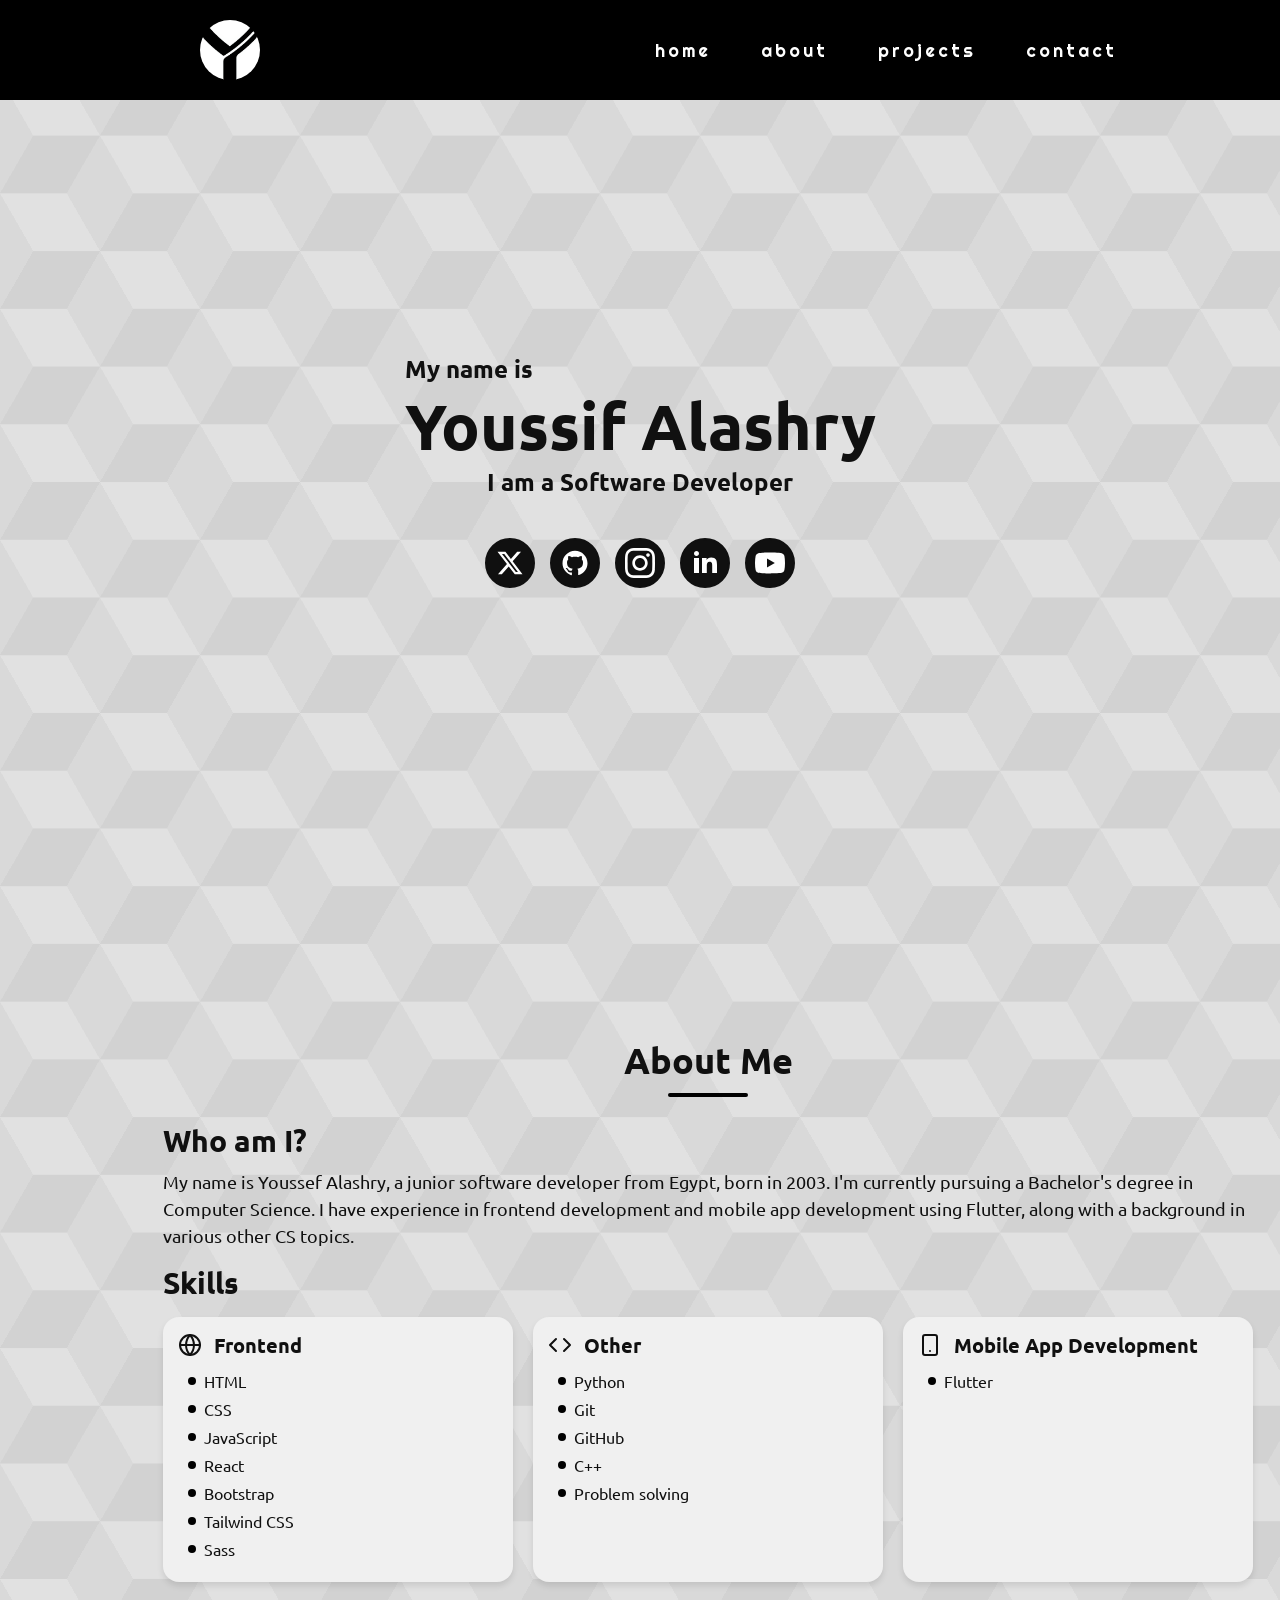
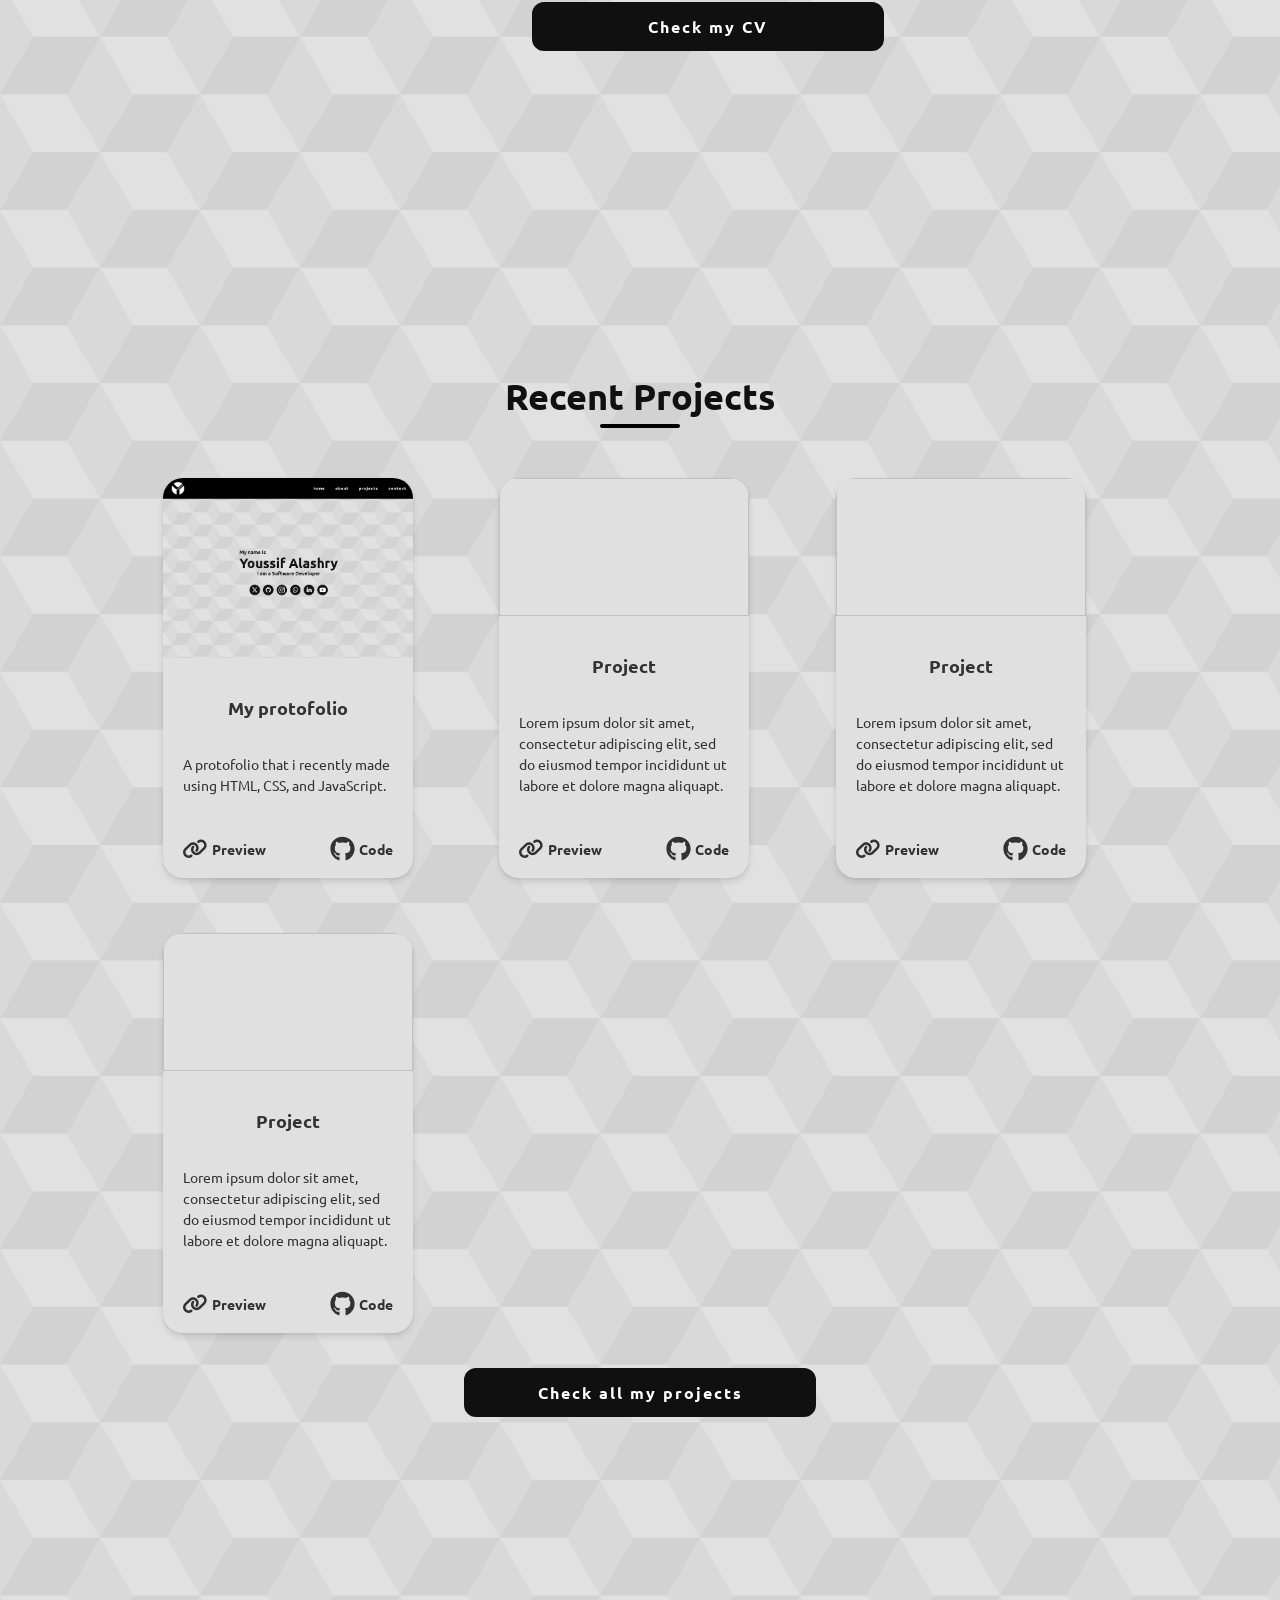
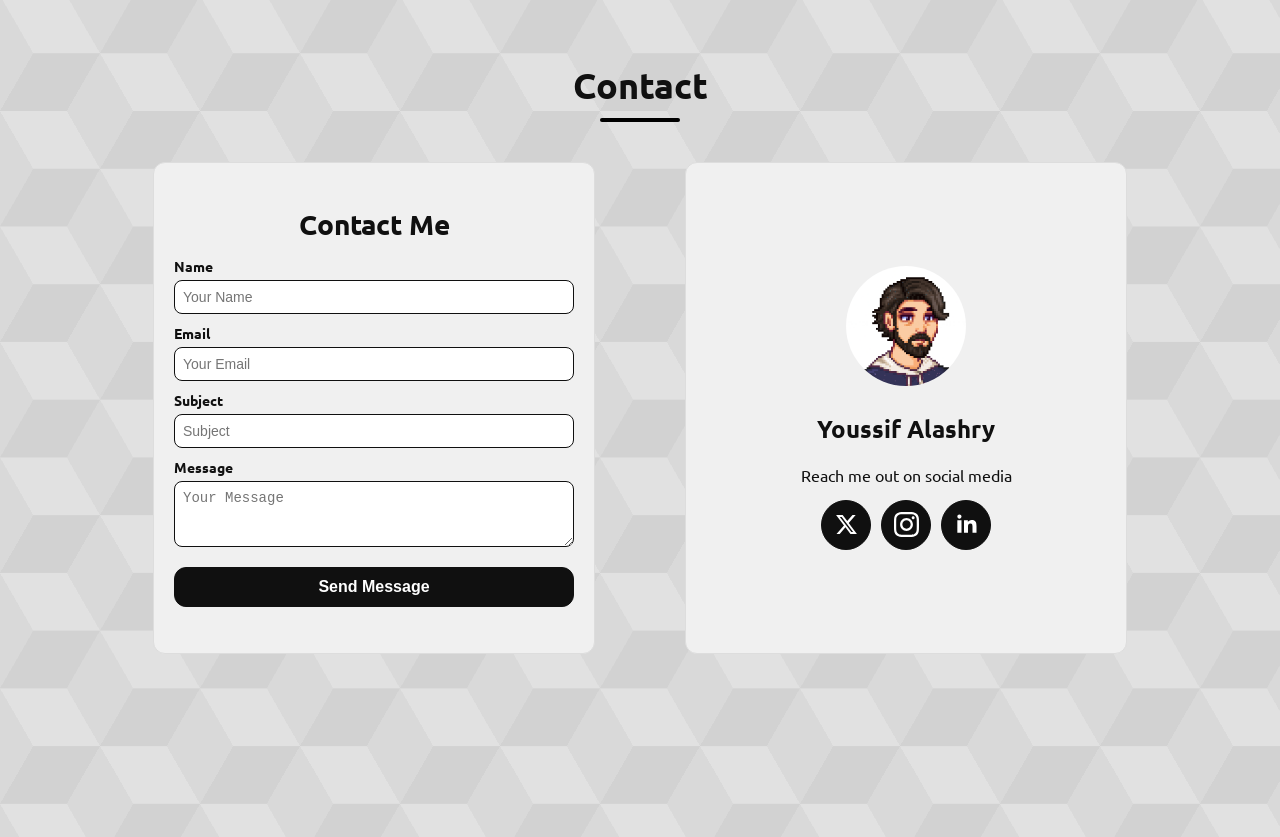
==== index.html @ c042414f "first test" ====
<!DOCTYPE html>
<html lang="en">
<head>

    <meta charset="UTF-8">
    <meta name="viewport" content="width=device-width, initial-scale=1.0">
    <link rel="stylesheet" href="styles.css">
    <link href="https://fonts.googleapis.com/css2?family=Righteous&display=swap" rel="stylesheet">
    <link href="https://fonts.googleapis.com/css2?family=Ubuntu:wght@300;400;500;700&display=swap" rel="stylesheet">
    <title>Youssef Alashry's Portfolio</title>
    <link rel="icon" href="images\myLogoCircle.png" type="image/x-icon" style="border-radius: 50%;">


    <script src="script.js"></script>
    
</head>

<body >
  <nav id="navbar">
    <div id="logo-container" onclick="toggleColorScheme()">
      <img src="images\myLogo.png" alt="logo">
    </div>

    <button id="mobile-menu-button">
      <div class="hamburger">
        <span></span>
        <span></span>
        <span></span>
      </div>
    </button>
      

    <ul id="nav-list">
        <li class="nav-button"><a href="#home">Home</a></li>
        <li class="nav-button"><a href="#about">About</a></li>
        <li class="nav-button"><a href="#projects">Projects</a></li>
        <li class="nav-button"><a href="#contact">Contact</a></li>
    </ul>
</nav>

  <section id="home">

  <div id="intro-box">
    <div id="self-intro">

      <p>My name is</p>

      <h1>Youssif Alashry</h1>

      <h2>I am a Software Developer</h2>

    </div>
      
    <div class="button-container">
      <!-- Social Buttons with provided URLs -->
      <button class="socialButton" id="twitter" onclick="window.open('https://x.com/Youssif_Alashry', '_blank')">
        <svg xmlns="http://www.w3.org/2000/svg" fill="currentColor" viewBox="0 0 24 24">
          <path d="M17.7512 2.96094H20.818L14.1179 10.6187L22 21.0391H15.8284L10.9946 14.7191L5.4636 21.0391H2.39492L9.56132 12.8483L2 2.96094H8.32824L12.6976 8.73762L17.7512 2.96094ZM16.6748 19.2035H18.3742L7.40492 4.70014H5.58132L16.6748 19.2035Z" />
        </svg>
      </button>

      <button class="socialButton" id="github" onclick="window.open('https://github.com/Youssif-Alashry', '_blank')">
        <svg xmlns="http://www.w3.org/2000/svg" fill="currentColor" viewBox="0 0 24 24">
          <path d="M12 2.24902C6.51613 2.24902 2 6.70064 2 12.249C2 16.6361 4.87097 20.3781 8.87097 21.7329C9.3871 21.8297 9.54839 21.5071 9.54839 21.2813C9.54839 21.0555 9.54839 20.4103 9.51613 19.5393C6.74194 20.1845 6.16129 18.1845 6.16129 18.1845C5.70968 17.0555 5.03226 16.7329 5.03226 16.7329C4.12903 16.0877 5.06452 16.0877 5.06452 16.0877C6.06452 16.12 6.6129 17.12 6.6129 17.12C7.48387 18.6684 8.96774 18.2168 9.51613 17.9264C9.6129 17.2813 9.87097 16.8297 10.1613 16.5716C7.96774 16.3458 5.6129 15.4748 5.6129 11.6684C5.6129 10.5716 6.03226 9.70064 6.64516 9.02322C6.54839 8.79741 6.19355 7.76515 6.74194 6.37806C6.74194 6.37806 7.6129 6.11999 9.51613 7.41031C10.3226 7.18451 11.1613 7.05548 12.0323 7.05548C12.9032 7.05548 13.7742 7.15225 14.5484 7.41031C16.4516 6.15225 17.2903 6.37806 17.2903 6.37806C17.8387 7.73289 17.5161 8.79741 17.3871 9.02322C18.0323 9.70064 18.4194 10.6039 18.4194 11.6684C18.4194 15.4748 16.0645 16.3458 13.871 16.5716C14.2258 16.8942 14.5484 17.5393 14.5484 18.4426C14.5484 19.7974 14.5161 20.8619 14.5161 21.1845C14.5161 21.4426 14.7097 21.7329 15.1935 21.6361C19.129 20.3135 22 16.6039 22 12.1845C21.9677 6.70064 17.4839 2.24902 12 2.24902Z"/>
        </svg>
      </button>

      <button class="socialButton" id="instagram" onclick="window.open('https://www.instagram.com/youssif.alashry/', '_blank')">
        <svg xmlns="http://www.w3.org/2000/svg" fill="currentColor" viewBox="0 0 24 24">
          <path d="M12 0C8.74 0 8.333.015 7.053.072 5.775.132 4.905.333 4.14.63c-.789.306-1.459.717-2.126 1.384S.935 3.35.63 4.14C.333 4.905.131 5.775.072 7.053.012 8.333 0 8.74 0 12s.015 3.667.072 4.947c.06 1.277.261 2.148.558 2.913.306.788.717 1.459 1.384 2.126.667.666 1.336 1.079 2.126 1.384.766.296 1.636.499 2.913.558C8.333 23.988 8.74 24 12 24s3.667-.015 4.947-.072c1.277-.06 2.148-.262 2.913-.558.788-.306 1.459-.718 2.126-1.384.666-.667 1.079-1.335 1.384-2.126.296-.765.499-1.636.558-2.913.06-1.28.072-1.687.072-4.947s-.015-3.667-.072-4.947c-.06-1.277-.262-2.149-.558-2.913-.306-.789-.718-1.459-1.384-2.126C21.319 1.347 20.651.935 19.86.63c-.765-.297-1.636-.499-2.913-.558C15.667.012 15.26 0 12 0zm0 2.16c3.203 0 3.585.016 4.85.071 1.17.055 1.805.249 2.227.415.562.217.96.477 1.382.896.419.42.679.819.896 1.381.164.422.36 1.057.413 2.227.057 1.266.07 1.646.07 4.85s-.015 3.585-.074 4.85c-.061 1.17-.256 1.805-.421 2.227-.224.562-.479.96-.899 1.382-.419.419-.824.679-1.38.896-.42.164-1.065.36-2.235.413-1.274.057-1.649.07-4.859.07-3.211 0-3.586-.015-4.859-.074-1.171-.061-1.816-.256-2.236-.421-.569-.224-.96-.479-1.379-.899-.421-.419-.69-.824-.9-1.38-.165-.42-.359-1.065-.42-2.235-.045-1.26-.061-1.649-.061-4.844 0-3.196.016-3.586.061-4.861.061-1.17.255-1.814.42-2.234.21-.57.479-.96.9-1.381.419-.419.81-.689 1.379-.898.42-.166 1.051-.361 2.221-.421 1.275-.045 1.65-.06 4.859-.06l.045.03zm0 3.678c-3.405 0-6.162 2.76-6.162 6.162 0 3.405 2.76 6.162 6.162 6.162 3.405 0 6.162-2.76 6.162-6.162 0-3.405-2.76-6.162-6.162-6.162zM12 16c-2.21 0-4-1.79-4-4s1.79-4 4-4 4 1.79 4 4-1.79 4-4 4zm7.846-10.405c0 .795-.646 1.44-1.44 1.44-.795 0-1.44-.646-1.44-1.44 0-.794.646-1.439 1.44-1.439.793-.001 1.44.645 1.44 1.439z"/>
        </svg>
      </button>

      <button class="socialButton" id="linkedin" onclick="window.open('https://www.linkedin.com/in/youssif-alashry/', '_blank')">
        <svg xmlns="http://www.w3.org/2000/svg" fill="currentColor" viewBox="0 0 30 30">
          <path d="M9,25H4V10h5V25z M6.501,8C5.118,8,4,6.879,4,5.499S5.12,3,6.501,3C7.879,3,9,4.121,9,5.499C9,6.879,7.879,8,6.501,8z M27,25h-4.807v-7.3c0-1.741-0.033-3.98-2.499-3.98c-2.503,0-2.888,1.896-2.888,3.854V25H12V9.989h4.614v2.051h0.065 c0.642-1.18,2.211-2.424,4.551-2.424c4.87,0,5.77,3.109,5.77,7.151C27,16.767,27,25,27,25z"/>
        </svg>
      </button>

      <button class="socialButton" id="youtube">
        <svg xmlns="http://www.w3.org/2000/svg" fill="currentColor" viewBox="0 0 24 24">
          <path d="M23.495 6.205a3.007 3.007 0 0 0-2.088-2.088c-1.87-.501-9.396-.501-9.396-.501s-7.507-.01-9.396.501A3.007 3.007 0 0 0 .527 6.205a31.247 31.247 0 0 0-.522 5.805 31.247 31.247 0 0 0 .522 5.783 3.007 3.007 0 0 0 2.088 2.088c1.868.502 9.396.502 9.396.502s7.506 0 9.396-.502a3.007 3.007 0 0 0 2.088-2.088 31.247 31.247 0 0 0 .5-5.783 31.247 31.247 0 0 0-.5-5.805zM9.609 15.601V8.408l6.264 3.602z"/>
        </svg>
      </button>
    </div>

  </div>
    <button class="scroll-down" address="true"></button>

  </section>

  
  
  <section id="about">
    <div class="container">
        <div class="title-section">
            <h1 class="main-title">About Me</h1>
            <div class="title-underline"></div>
        </div>

        <div class="about-content">
            <h2 class="title">Who am I?</h2>
            <p>
                My name is Youssef Alashry, a junior software developer from Egypt, born in 2003.
                I'm currently pursuing a Bachelor's degree in Computer Science.
                I have experience in frontend development and mobile app development using Flutter,
                along with a background in various other CS topics.
            </p>
        </div>

        <div class="skills-section">
            <h2 class="title">Skills</h2>
            <div class="skills-grid">
                <!-- Frontend Skills -->
                <div class="skill-card">
                    <div class="skill-header">
                        <svg class="icon" viewBox="0 0 24 24" fill="none" stroke="currentColor" stroke-width="2" stroke-linecap="round" stroke-linejoin="round">
                            <circle cx="12" cy="12" r="10"/>
                            <line x1="2" y1="12" x2="22" y2="12"/>
                            <path d="M12 2a15.3 15.3 0 0 1 4 10 15.3 15.3 0 0 1-4 10 15.3 15.3 0 0 1-4-10 15.3 15.3 0 0 1 4-10z"/>
                        </svg>
                        <h3>Frontend</h3>
                    </div>
                    <ul class="skill-list">
                        <li>HTML</li>
                        <li>CSS</li>
                        <li>JavaScript</li>
                        <li>React</li>
                        <li>Bootstrap</li>
                        <li>Tailwind CSS</li>
                        <li>Sass</li>
                    </ul>
                </div>

                <!-- Other Skills -->
                <div class="skill-card">
                    <div class="skill-header">
                        <svg class="icon" viewBox="0 0 24 24" fill="none" stroke="currentColor" stroke-width="2" stroke-linecap="round" stroke-linejoin="round">
                            <polyline points="16 18 22 12 16 6"/>
                            <polyline points="8 6 2 12 8 18"/>
                        </svg>
                        <h3>Other</h3>
                    </div>
                    <ul class="skill-list">
                        <li>Python</li>
                        <li>Git</li>
                        <li>GitHub</li>
                        <li>C++</li>
                        <li>Problem solving</li>
                    </ul>
                </div>

                <!-- Mobile Development Skills -->
                <div class="skill-card">
                    <div class="skill-header">
                        <svg class="icon" viewBox="0 0 24 24" fill="none" stroke="currentColor" stroke-width="2" stroke-linecap="round" stroke-linejoin="round">
                            <rect x="5" y="2" width="14" height="20" rx="2" ry="2"/>
                            <line x1="12" y1="18" x2="12" y2="18"/>
                        </svg>
                        <h3>Mobile App Development</h3>
                    </div>
                    <ul class="skill-list">
                        <li>Flutter</li>
                    </ul>
                </div>
            </div>
            <a href="cv.pdf" class="cv-button">Check my CV</a>
        </div>
    </div>
</section>



  <section id="projects">

    <div class="title-section">
      <h1 class="main-title">Recent Projects</h1>
      <div class="title-underline"></div>
  </div>

  <div class="projects-container">
    <div class="card">
      <div class="card__img"> <img src="images\project1.png" alt=""></div>
      <div class="card__descr-wrapper">
        <p class="card__title">
        My protofolio
      </p>
      <p class="card__descr">
        A protofolio that i recently made using HTML, CSS, and JavaScript.
      </p>
      <div class="card__links">
        <div>
          <svg xmlns="http://www.w3.org/2000/svg" viewBox="0 0 640 512" class="svg">&lt;<path d="M562.8 267.7c56.5-56.5 56.5-148 0-204.5c-50-50-128.8-56.5-186.3-15.4l-1.6 1.1c-14.4 10.3-17.7 30.3-7.4 44.6s30.3 17.7 44.6 7.4l1.6-1.1c32.1-22.9 76-19.3 103.8 8.6c31.5 31.5 31.5 82.5 0 114L405.3 334.8c-31.5 31.5-82.5 31.5-114 0c-27.9-27.9-31.5-71.8-8.6-103.8l1.1-1.6c10.3-14.4 6.9-34.4-7.4-44.6s-34.4-6.9-44.6 7.4l-1.1 1.6C189.5 251.2 196 330 246 380c56.5 56.5 148 56.5 204.5 0L562.8 267.7zM43.2 244.3c-56.5 56.5-56.5 148 0 204.5c50 50 128.8 56.5 186.3 15.4l1.6-1.1c14.4-10.3 17.7-30.3 7.4-44.6s-30.3-17.7-44.6-7.4l-1.6 1.1c-32.1 22.9-76 19.3-103.8-8.6C57 372 57 321 88.5 289.5L200.7 177.2c31.5-31.5 82.5-31.5 114 0c27.9 27.9 31.5 71.8 8.6 103.9l-1.1 1.6c-10.3 14.4-6.9 34.4 7.4 44.6s34.4 6.9 44.6-7.4l1.1-1.6C416.5 260.8 410 182 360 132c-56.5-56.5-148-56.5-204.5 0L43.2 244.3z"></path></svg>
          <a class="link" href="#home">Preview</a>
        </div>
        <div>
          <svg xmlns="http://www.w3.org/2000/svg" viewBox="0 0 496 512" class="svg"><path d="M165.9 397.4c0 2-2.3 3.6-5.2 3.6-3.3.3-5.6-1.3-5.6-3.6 0-2 2.3-3.6 5.2-3.6 3-.3 5.6 1.3 5.6 3.6zm-31.1-4.5c-.7 2 1.3 4.3 4.3 4.9 2.6 1 5.6 0 6.2-2s-1.3-4.3-4.3-5.2c-2.6-.7-5.5.3-6.2 2.3zm44.2-1.7c-2.9.7-4.9 2.6-4.6 4.9.3 2 2.9 3.3 5.9 2.6 2.9-.7 4.9-2.6 4.6-4.6-.3-1.9-3-3.2-5.9-2.9zM244.8 8C106.1 8 0 113.3 0 252c0 110.9 69.8 205.8 169.5 239.2 12.8 2.3 17.3-5.6 17.3-12.1 0-6.2-.3-40.4-.3-61.4 0 0-70 15-84.7-29.8 0 0-11.4-29.1-27.8-36.6 0 0-22.9-15.7 1.6-15.4 0 0 24.9 2 38.6 25.8 21.9 38.6 58.6 27.5 72.9 20.9 2.3-16 8.8-27.1 16-33.7-55.9-6.2-112.3-14.3-112.3-110.5 0-27.5 7.6-41.3 23.6-58.9-2.6-6.5-11.1-33.3 2.6-67.9 20.9-6.5 69 27 69 27 20-5.6 41.5-8.5 62.8-8.5s42.8 2.9 62.8 8.5c0 0 48.1-33.6 69-27 13.7 34.7 5.2 61.4 2.6 67.9 16 17.7 25.8 31.5 25.8 58.9 0 96.5-58.9 104.2-114.8 110.5 9.2 7.9 17 22.9 17 46.4 0 33.7-.3 75.4-.3 83.6 0 6.5 4.6 14.4 17.3 12.1C428.2 457.8 496 362.9 496 252 496 113.3 383.5 8 244.8 8zM97.2 352.9c-1.3 1-1 3.3.7 5.2 1.6 1.6 3.9 2.3 5.2 1 1.3-1 1-3.3-.7-5.2-1.6-1.6-3.9-2.3-5.2-1zm-10.8-8.1c-.7 1.3.3 2.9 2.3 3.9 1.6 1 3.6.7 4.3-.7.7-1.3-.3-2.9-2.3-3.9-2-.6-3.6-.3-4.3.7zm32.4 35.6c-1.6 1.3-1 4.3 1.3 6.2 2.3 2.3 5.2 2.6 6.5 1 1.3-1.3.7-4.3-1.3-6.2-2.2-2.3-5.2-2.6-6.5-1zm-11.4-14.7c-1.6 1-1.6 3.6 0 5.9 1.6 2.3 4.3 3.3 5.6 2.3 1.6-1.3 1.6-3.9 0-6.2-1.4-2.3-4-3.3-5.6-2z"></path></svg>
          <a class="link" href="https://github.com/Youssif-Alashry">Code</a>
        </div>
      </div>
      </div>
    </div>

    <div class="card">
      <div class="card__img"><img></div>
      <div class="card__descr-wrapper">
        <p class="card__title">
        Project
      </p>
      <p class="card__descr">
        Lorem ipsum dolor sit amet, consectetur adipiscing elit, sed do eiusmod tempor incididunt ut labore et dolore magna aliquapt.
      </p>
      <div class="card__links">
        <div>
          <svg xmlns="http://www.w3.org/2000/svg" viewBox="0 0 640 512" class="svg">&lt;<path d="M562.8 267.7c56.5-56.5 56.5-148 0-204.5c-50-50-128.8-56.5-186.3-15.4l-1.6 1.1c-14.4 10.3-17.7 30.3-7.4 44.6s30.3 17.7 44.6 7.4l1.6-1.1c32.1-22.9 76-19.3 103.8 8.6c31.5 31.5 31.5 82.5 0 114L405.3 334.8c-31.5 31.5-82.5 31.5-114 0c-27.9-27.9-31.5-71.8-8.6-103.8l1.1-1.6c10.3-14.4 6.9-34.4-7.4-44.6s-34.4-6.9-44.6 7.4l-1.1 1.6C189.5 251.2 196 330 246 380c56.5 56.5 148 56.5 204.5 0L562.8 267.7zM43.2 244.3c-56.5 56.5-56.5 148 0 204.5c50 50 128.8 56.5 186.3 15.4l1.6-1.1c14.4-10.3 17.7-30.3 7.4-44.6s-30.3-17.7-44.6-7.4l-1.6 1.1c-32.1 22.9-76 19.3-103.8-8.6C57 372 57 321 88.5 289.5L200.7 177.2c31.5-31.5 82.5-31.5 114 0c27.9 27.9 31.5 71.8 8.6 103.9l-1.1 1.6c-10.3 14.4-6.9 34.4 7.4 44.6s34.4 6.9 44.6-7.4l1.1-1.6C416.5 260.8 410 182 360 132c-56.5-56.5-148-56.5-204.5 0L43.2 244.3z"></path></svg>
          <a class="link" href="#">Preview</a>
        </div>
        <div>
          <svg xmlns="http://www.w3.org/2000/svg" viewBox="0 0 496 512" class="svg"><path d="M165.9 397.4c0 2-2.3 3.6-5.2 3.6-3.3.3-5.6-1.3-5.6-3.6 0-2 2.3-3.6 5.2-3.6 3-.3 5.6 1.3 5.6 3.6zm-31.1-4.5c-.7 2 1.3 4.3 4.3 4.9 2.6 1 5.6 0 6.2-2s-1.3-4.3-4.3-5.2c-2.6-.7-5.5.3-6.2 2.3zm44.2-1.7c-2.9.7-4.9 2.6-4.6 4.9.3 2 2.9 3.3 5.9 2.6 2.9-.7 4.9-2.6 4.6-4.6-.3-1.9-3-3.2-5.9-2.9zM244.8 8C106.1 8 0 113.3 0 252c0 110.9 69.8 205.8 169.5 239.2 12.8 2.3 17.3-5.6 17.3-12.1 0-6.2-.3-40.4-.3-61.4 0 0-70 15-84.7-29.8 0 0-11.4-29.1-27.8-36.6 0 0-22.9-15.7 1.6-15.4 0 0 24.9 2 38.6 25.8 21.9 38.6 58.6 27.5 72.9 20.9 2.3-16 8.8-27.1 16-33.7-55.9-6.2-112.3-14.3-112.3-110.5 0-27.5 7.6-41.3 23.6-58.9-2.6-6.5-11.1-33.3 2.6-67.9 20.9-6.5 69 27 69 27 20-5.6 41.5-8.5 62.8-8.5s42.8 2.9 62.8 8.5c0 0 48.1-33.6 69-27 13.7 34.7 5.2 61.4 2.6 67.9 16 17.7 25.8 31.5 25.8 58.9 0 96.5-58.9 104.2-114.8 110.5 9.2 7.9 17 22.9 17 46.4 0 33.7-.3 75.4-.3 83.6 0 6.5 4.6 14.4 17.3 12.1C428.2 457.8 496 362.9 496 252 496 113.3 383.5 8 244.8 8zM97.2 352.9c-1.3 1-1 3.3.7 5.2 1.6 1.6 3.9 2.3 5.2 1 1.3-1 1-3.3-.7-5.2-1.6-1.6-3.9-2.3-5.2-1zm-10.8-8.1c-.7 1.3.3 2.9 2.3 3.9 1.6 1 3.6.7 4.3-.7.7-1.3-.3-2.9-2.3-3.9-2-.6-3.6-.3-4.3.7zm32.4 35.6c-1.6 1.3-1 4.3 1.3 6.2 2.3 2.3 5.2 2.6 6.5 1 1.3-1.3.7-4.3-1.3-6.2-2.2-2.3-5.2-2.6-6.5-1zm-11.4-14.7c-1.6 1-1.6 3.6 0 5.9 1.6 2.3 4.3 3.3 5.6 2.3 1.6-1.3 1.6-3.9 0-6.2-1.4-2.3-4-3.3-5.6-2z"></path></svg>
          <a class="link" href="#">Code</a>
        </div>
      </div>
      </div>
    </div>

    <div class="card">
      <div class="card__img"><img></div>
      <div class="card__descr-wrapper">
        <p class="card__title">
        Project
      </p>
      <p class="card__descr">
        Lorem ipsum dolor sit amet, consectetur adipiscing elit, sed do eiusmod tempor incididunt ut labore et dolore magna aliquapt.
      </p>
      <div class="card__links">
        <div>
          <svg xmlns="http://www.w3.org/2000/svg" viewBox="0 0 640 512" class="svg">&lt;<path d="M562.8 267.7c56.5-56.5 56.5-148 0-204.5c-50-50-128.8-56.5-186.3-15.4l-1.6 1.1c-14.4 10.3-17.7 30.3-7.4 44.6s30.3 17.7 44.6 7.4l1.6-1.1c32.1-22.9 76-19.3 103.8 8.6c31.5 31.5 31.5 82.5 0 114L405.3 334.8c-31.5 31.5-82.5 31.5-114 0c-27.9-27.9-31.5-71.8-8.6-103.8l1.1-1.6c10.3-14.4 6.9-34.4-7.4-44.6s-34.4-6.9-44.6 7.4l-1.1 1.6C189.5 251.2 196 330 246 380c56.5 56.5 148 56.5 204.5 0L562.8 267.7zM43.2 244.3c-56.5 56.5-56.5 148 0 204.5c50 50 128.8 56.5 186.3 15.4l1.6-1.1c14.4-10.3 17.7-30.3 7.4-44.6s-30.3-17.7-44.6-7.4l-1.6 1.1c-32.1 22.9-76 19.3-103.8-8.6C57 372 57 321 88.5 289.5L200.7 177.2c31.5-31.5 82.5-31.5 114 0c27.9 27.9 31.5 71.8 8.6 103.9l-1.1 1.6c-10.3 14.4-6.9 34.4 7.4 44.6s34.4 6.9 44.6-7.4l1.1-1.6C416.5 260.8 410 182 360 132c-56.5-56.5-148-56.5-204.5 0L43.2 244.3z"></path></svg>
          <a class="link" href="#">Preview</a>
        </div>
        <div>
          <svg xmlns="http://www.w3.org/2000/svg" viewBox="0 0 496 512" class="svg"><path d="M165.9 397.4c0 2-2.3 3.6-5.2 3.6-3.3.3-5.6-1.3-5.6-3.6 0-2 2.3-3.6 5.2-3.6 3-.3 5.6 1.3 5.6 3.6zm-31.1-4.5c-.7 2 1.3 4.3 4.3 4.9 2.6 1 5.6 0 6.2-2s-1.3-4.3-4.3-5.2c-2.6-.7-5.5.3-6.2 2.3zm44.2-1.7c-2.9.7-4.9 2.6-4.6 4.9.3 2 2.9 3.3 5.9 2.6 2.9-.7 4.9-2.6 4.6-4.6-.3-1.9-3-3.2-5.9-2.9zM244.8 8C106.1 8 0 113.3 0 252c0 110.9 69.8 205.8 169.5 239.2 12.8 2.3 17.3-5.6 17.3-12.1 0-6.2-.3-40.4-.3-61.4 0 0-70 15-84.7-29.8 0 0-11.4-29.1-27.8-36.6 0 0-22.9-15.7 1.6-15.4 0 0 24.9 2 38.6 25.8 21.9 38.6 58.6 27.5 72.9 20.9 2.3-16 8.8-27.1 16-33.7-55.9-6.2-112.3-14.3-112.3-110.5 0-27.5 7.6-41.3 23.6-58.9-2.6-6.5-11.1-33.3 2.6-67.9 20.9-6.5 69 27 69 27 20-5.6 41.5-8.5 62.8-8.5s42.8 2.9 62.8 8.5c0 0 48.1-33.6 69-27 13.7 34.7 5.2 61.4 2.6 67.9 16 17.7 25.8 31.5 25.8 58.9 0 96.5-58.9 104.2-114.8 110.5 9.2 7.9 17 22.9 17 46.4 0 33.7-.3 75.4-.3 83.6 0 6.5 4.6 14.4 17.3 12.1C428.2 457.8 496 362.9 496 252 496 113.3 383.5 8 244.8 8zM97.2 352.9c-1.3 1-1 3.3.7 5.2 1.6 1.6 3.9 2.3 5.2 1 1.3-1 1-3.3-.7-5.2-1.6-1.6-3.9-2.3-5.2-1zm-10.8-8.1c-.7 1.3.3 2.9 2.3 3.9 1.6 1 3.6.7 4.3-.7.7-1.3-.3-2.9-2.3-3.9-2-.6-3.6-.3-4.3.7zm32.4 35.6c-1.6 1.3-1 4.3 1.3 6.2 2.3 2.3 5.2 2.6 6.5 1 1.3-1.3.7-4.3-1.3-6.2-2.2-2.3-5.2-2.6-6.5-1zm-11.4-14.7c-1.6 1-1.6 3.6 0 5.9 1.6 2.3 4.3 3.3 5.6 2.3 1.6-1.3 1.6-3.9 0-6.2-1.4-2.3-4-3.3-5.6-2z"></path></svg>
          <a class="link" href="#">Code</a>
        </div>
      </div>
      </div>
    </div>

    <div class="card">
      <div class="card__img"><img></div>
      <div class="card__descr-wrapper">
        <p class="card__title">
        Project
      </p>
      <p class="card__descr">
        Lorem ipsum dolor sit amet, consectetur adipiscing elit, sed do eiusmod tempor incididunt ut labore et dolore magna aliquapt.
      </p>
      <div class="card__links">
        <div>
          <svg xmlns="http://www.w3.org/2000/svg" viewBox="0 0 640 512" class="svg">&lt;<path d="M562.8 267.7c56.5-56.5 56.5-148 0-204.5c-50-50-128.8-56.5-186.3-15.4l-1.6 1.1c-14.4 10.3-17.7 30.3-7.4 44.6s30.3 17.7 44.6 7.4l1.6-1.1c32.1-22.9 76-19.3 103.8 8.6c31.5 31.5 31.5 82.5 0 114L405.3 334.8c-31.5 31.5-82.5 31.5-114 0c-27.9-27.9-31.5-71.8-8.6-103.8l1.1-1.6c10.3-14.4 6.9-34.4-7.4-44.6s-34.4-6.9-44.6 7.4l-1.1 1.6C189.5 251.2 196 330 246 380c56.5 56.5 148 56.5 204.5 0L562.8 267.7zM43.2 244.3c-56.5 56.5-56.5 148 0 204.5c50 50 128.8 56.5 186.3 15.4l1.6-1.1c14.4-10.3 17.7-30.3 7.4-44.6s-30.3-17.7-44.6-7.4l-1.6 1.1c-32.1 22.9-76 19.3-103.8-8.6C57 372 57 321 88.5 289.5L200.7 177.2c31.5-31.5 82.5-31.5 114 0c27.9 27.9 31.5 71.8 8.6 103.9l-1.1 1.6c-10.3 14.4-6.9 34.4 7.4 44.6s34.4 6.9 44.6-7.4l1.1-1.6C416.5 260.8 410 182 360 132c-56.5-56.5-148-56.5-204.5 0L43.2 244.3z"></path></svg>
          <a class="link" href="#">Preview</a>
        </div>
        <div>
          <svg xmlns="http://www.w3.org/2000/svg" viewBox="0 0 496 512" class="svg"><path d="M165.9 397.4c0 2-2.3 3.6-5.2 3.6-3.3.3-5.6-1.3-5.6-3.6 0-2 2.3-3.6 5.2-3.6 3-.3 5.6 1.3 5.6 3.6zm-31.1-4.5c-.7 2 1.3 4.3 4.3 4.9 2.6 1 5.6 0 6.2-2s-1.3-4.3-4.3-5.2c-2.6-.7-5.5.3-6.2 2.3zm44.2-1.7c-2.9.7-4.9 2.6-4.6 4.9.3 2 2.9 3.3 5.9 2.6 2.9-.7 4.9-2.6 4.6-4.6-.3-1.9-3-3.2-5.9-2.9zM244.8 8C106.1 8 0 113.3 0 252c0 110.9 69.8 205.8 169.5 239.2 12.8 2.3 17.3-5.6 17.3-12.1 0-6.2-.3-40.4-.3-61.4 0 0-70 15-84.7-29.8 0 0-11.4-29.1-27.8-36.6 0 0-22.9-15.7 1.6-15.4 0 0 24.9 2 38.6 25.8 21.9 38.6 58.6 27.5 72.9 20.9 2.3-16 8.8-27.1 16-33.7-55.9-6.2-112.3-14.3-112.3-110.5 0-27.5 7.6-41.3 23.6-58.9-2.6-6.5-11.1-33.3 2.6-67.9 20.9-6.5 69 27 69 27 20-5.6 41.5-8.5 62.8-8.5s42.8 2.9 62.8 8.5c0 0 48.1-33.6 69-27 13.7 34.7 5.2 61.4 2.6 67.9 16 17.7 25.8 31.5 25.8 58.9 0 96.5-58.9 104.2-114.8 110.5 9.2 7.9 17 22.9 17 46.4 0 33.7-.3 75.4-.3 83.6 0 6.5 4.6 14.4 17.3 12.1C428.2 457.8 496 362.9 496 252 496 113.3 383.5 8 244.8 8zM97.2 352.9c-1.3 1-1 3.3.7 5.2 1.6 1.6 3.9 2.3 5.2 1 1.3-1 1-3.3-.7-5.2-1.6-1.6-3.9-2.3-5.2-1zm-10.8-8.1c-.7 1.3.3 2.9 2.3 3.9 1.6 1 3.6.7 4.3-.7.7-1.3-.3-2.9-2.3-3.9-2-.6-3.6-.3-4.3.7zm32.4 35.6c-1.6 1.3-1 4.3 1.3 6.2 2.3 2.3 5.2 2.6 6.5 1 1.3-1.3.7-4.3-1.3-6.2-2.2-2.3-5.2-2.6-6.5-1zm-11.4-14.7c-1.6 1-1.6 3.6 0 5.9 1.6 2.3 4.3 3.3 5.6 2.3 1.6-1.3 1.6-3.9 0-6.2-1.4-2.3-4-3.3-5.6-2z"></path></svg>
          <a class="link" href="#">Code</a>
        </div>
      </div>
      </div>
    </div>



    

  </div>
  <a href="https://github.com/Youssif-Alashry" target="_blank" class="projects-button">Check all my projects</a>

  
  </section>
<!-- Contact Section -->
<section id="contact">
  <div class="title-section">
    <h2 class="main-title">Contact</h2>
    <div class="title-underline"></div>
  </div>
  <div class="contact-container">
    <!-- Contact Form (Left) -->
    <div class="contact-form-container">
      <h2>Contact Me</h2>
      <form action="https://formspree.io/f/mbldadgg" method="POST">
        <div class="form-group">
          <label for="contact-name">Name</label>
          <input type="text" id="contact-name" name="name" placeholder="Your Name" required>
        </div>
        <div class="form-group">
          <label for="contact-email">Email</label>
          <input type="email" id="contact-email" name="email" placeholder="Your Email" required>
        </div>
        <div class="form-group">
          <label for="contact-subject">Subject</label>
          <input type="text" id="contact-subject" name="subject" placeholder="Subject" required>
        </div>
        <div class="form-group">
          <label for="contact-message">Message</label>
          <textarea id="contact-message" name="message" rows="3" placeholder="Your Message" required></textarea>
        </div>
        <button type="submit" class="contact-submit">Send Message</button>
      </form>
    </div>
    

    <!-- Contact Card (Right) -->
    <div class="contact-card">
      <div class="contact-card-img">
        <img src="images\portrait.png" alt="Profile Image">
      </div>
      <div class="contact-card-info">
        <h3>Youssif Alashry</h3>
        <p>Reach me out on social media</p>
      </div>
      <div class="contact-card-social">
        <div class="contact-card-social">
          <!-- Social buttons in Contact Section -->
          <button class="socialButton" id="twitter" onclick="window.open('https://x.com/Youssif_Alashry', '_blank')">
            <svg xmlns="http://www.w3.org/2000/svg" fill="currentColor" viewBox="0 0 24 24">
              <path d="M17.7512 2.96094H20.818L14.1179 10.6187L22 21.0391H15.8284L10.9946 14.7191L5.4636 21.0391H2.39492L9.56132 12.8483L2 2.96094H8.32824L12.6976 8.73762L17.7512 2.96094ZM16.6748 19.2035H18.3742L7.40492 4.70014H5.58132L16.6748 19.2035Z" />
            </svg>
          </button>
          <button class="socialButton" id="instagram" onclick="window.open('https://www.instagram.com/youssif.alashry/', '_blank')">
            <svg xmlns="http://www.w3.org/2000/svg" fill="currentColor" viewBox="0 0 24 24">
              <path d="M12 0C8.74 0 8.333.015 7.053.072 5.775.132 4.905.333 4.14.63c-.789.306-1.459.717-2.126 1.384S.935 3.35.63 4.14C.333 4.905.131 5.775.072 7.053.012 8.333 0 8.74 0 12s.015 3.667.072 4.947c.06 1.277.261 2.148.558 2.913.306.788.717 1.459 1.384 2.126.667.666 1.336 1.079 2.126 1.384.766.296 1.636.499 2.913.558C8.333 23.988 8.74 24 12 24s3.667-.015 4.947-.072c1.277-.06 2.148-.262 2.913-.558.788-.306 1.459-.718 2.126-1.384.666-.667 1.079-1.335 1.384-2.126.296-.765.499-1.636.558-2.913.06-1.28.072-1.687.072-4.947s-.015-3.667-.072-4.947c-.06-1.277-.262-2.149-.558-2.913-.306-.789-.718-1.459-1.384-2.126C21.319 1.347 20.651.935 19.86.63c-.765-.297-1.636-.499-2.913-.558C15.667.012 15.26 0 12 0zm0 2.16c3.203 0 3.585.016 4.85.071 1.17.055 1.805.249 2.227.415.562.217.96.477 1.382.896.419.42.679.819.896 1.381.164.422.36 1.057.413 2.227.057 1.266.07 1.646.07 4.85s-.015 3.585-.074 4.85c-.061 1.17-.256 1.805-.421 2.227-.224.562-.479.96-.899 1.382-.419.419-.824.679-1.38.896-.42.164-1.065.36-2.235.413-1.274.057-1.649.07-4.859.07-3.211 0-3.586-.015-4.859-.074-1.171-.061-1.816-.256-2.236-.421-.569-.224-.96-.479-1.379-.899-.421-.419-.69-.824-.9-1.38-.165-.42-.359-1.065-.42-2.235-.045-1.26-.061-1.649-.061-4.844 0-3.196.016-3.586.061-4.861.061-1.17.255-1.814.42-2.234.21-.57.479-.96.9-1.381.419-.419.81-.689 1.379-.898.42-.166 1.051-.361 2.221-.421 1.275-.045 1.65-.06 4.859-.06l.045.03zm0 3.678c-3.405 0-6.162 2.76-6.162 6.162 0 3.405 2.76 6.162 6.162 6.162 3.405 0 6.162-2.76 6.162-6.162 0-3.405-2.76-6.162-6.162-6.162zM12 16c-2.21 0-4-1.79-4-4s1.79-4 4-4 4 1.79 4 4-1.79 4-4 4zm7.846-10.405c0 .795-.646 1.44-1.44 1.44-.795 0-1.44-.646-1.44-1.44 0-.794.646-1.439 1.44-1.439.793-.001 1.44.645 1.44 1.439z"/>
            </svg>
          </button>
          <button class="socialButton" id="linkedin" onclick="window.open('https://www.linkedin.com/in/youssif-alashry/', '_blank')">
            <svg xmlns="http://www.w3.org/2000/svg" fill="currentColor" viewBox="0 0 30 30">
              <path d="M9,25H4V10h5V25z M6.501,8C5.118,8,4,6.879,4,5.499S5.12,3,6.501,3C7.879,3,9,4.121,9,5.499C9,6.879,7.879,8,6.501,8z M27,25h-4.807v-7.3c0-1.741-0.033-3.98-2.499-3.98c-2.503,0-2.888,1.896-2.888,3.854V25H12V9.989h4.614v2.051h0.065 c0.642-1.18,2.211-2.424,4.551-2.424c4.87,0,5.77,3.109,5.77,7.151C27,16.767,27,25,27,25z"/>
            </svg>
          </button>
      </div>
    </div>
  </div>
</section>


  
</body>
</html>
---- styles.css ----
html {
  min-height: 100%;
  scroll-behavior: smooth;
  position: relative;
  display: flex;
  justify-content: center;
  align-items: center;
}
html::before {
  content: "";
  position: absolute;
  top: -10%;
  left: 0;
  width: 100%;
  height: 115%;
  opacity: 0.29;
  z-index: -1;
  --s: 200px;
  --c1: #666;
  --c2: #999;
  --c3: #808080;
  background: repeating-conic-gradient(
      from 30deg,
      transparent 0 120deg,
      var(--c3) 0 50%
    )
    calc(var(--s) / 2) calc(var(--s) * tan(30deg) / 2),
    repeating-conic-gradient(
      from 30deg,
      var(--c1) 0 60deg,
      var(--c2) 0 120deg,
      var(--c3) 0 50%
    );
  background-size: var(--s) calc(var(--s) * tan(30deg));
}
body {
  font-family: "Ubuntu", sans-serif;
  background-color: #ffffff;
  color: #101010;
  margin: 0;
  padding: 0;
  transition: background-color 1s ease, color 1s ease;
  align-items: center;
}
#navbar {
  display: flex;
  justify-content: space-between;
  align-items: center;
  background-color: #000;
  color: #fff;
  position: fixed;
  top: 0;
  left: 0;
  width: 100%;
  z-index: 1000;
  transition: background-color 1s ease, color 1s ease;
}
#logo-container {
  padding: 20px 200px;
  display: flex;
  align-items: center;
}
#logo-container img {
  border-radius: 50%;
  width: 60px;
  height: 60px;
  transition: filter 0.5s ease-in-out;
}
#logo-container img:hover {
  filter: invert(1);
}
#nav-list {
  padding: 20px 195px;
  display: flex;
  list-style-type: none;
  margin: 0;
  gap: 50px;
  font-family: "Righteous", sans-serif;
}
.nav-button a {
  text-decoration: none;
  color: #fff;
  text-transform: lowercase;
  letter-spacing: 3px;
  font-size: 1.1rem;
}
.nav-button a:hover {
  color: #7a7878;
}
.button-container {
  display: flex;
  justify-content: center;
  gap: 15px;
  transform: translateY(80%);
}
.socialButton {
  cursor: pointer;
  color: #fff;
  width: 50px;
  height: 50px;
  background-color: #101010;
  border: 2px solid #101010;
  border-radius: 50%;
  transition: all 0.6s ease;
  display: flex;
  align-items: center;
  justify-content: center;
}
.socialButton:hover {
  background-color: #fff;
  color: #101010;
}
.socialButton svg {
  width: 30px;
  height: 30px;
}
body.dark-mode {
  background-color: #101010;
  color: #fff;
}
body.dark-mode #navbar {
  background-color: #fff;
  color: #101010;
}
body.dark-mode #logo-container img {
  filter: invert(1);
}
body.dark-mode #logo-container img:hover {
  filter: invert(0);
}
body.dark-mode #nav-list .nav-button a {
  color: #101010;
}
body.dark-mode #nav-list .nav-button a:hover {
  color: #7a7878;
}
body.dark-mode .socialButton {
  background-color: #fff;
  color: #101010;
  border: 2px solid #fff;
}
body.dark-mode .socialButton:hover {
  background-color: #101010;
  color: #fff;
}
body.dark-mode #about .cv-button {
  background-color: #fff;
  color: #101010;
  border: 2px solid #fff;
}
body.dark-mode #about .cv-button:hover {
  background-color: #101010;
  color: #fff;
}
body.dark-mode #projects .projects-button {
  background-color: #fff;
  color: #101010;
  border: 2px solid #fff;
}
body.dark-mode #projects .projects-button:hover {
  background-color: #101010;
  color: #fff;
}
body.dark-mode #contact .title-section .main-title {
  color: #fff;
}
body.dark-mode #contact .title-section .title-underline {
  background-color: #fff;
}
.title-underline {
  width: 80px;
  height: 4px;
  background: #000;
  margin: 0 auto;
  border-radius: 2px;
  transition: background-color 0.6s ease;
}
body.dark-mode .title-underline {
  background-color: #fff;
}
body.dark-mode #projects .title-underline {
  background-color: #fff;
}
#home {
  height: 100vh;
  align-items: center;
  justify-content: center;
}
#intro-box {
  display: flex;
  flex-direction: column;
  justify-content: center;
  align-items: center;
  box-sizing: border-box;
  width: 100%;
  height: 100vh;
  position: absolute;
  top: 0;
  left: 0;
  z-index: 100;
}
#self-intro {
  box-sizing: border-box;
}
#self-intro h1 {
  display: flex;
  font-size: 4rem;
  margin: 0;
  justify-content: center;
}
#self-intro p {
  font-size: 1.5rem;
  font-weight: 600;
  margin: 0;
  padding: 0;
}
#self-intro h2 {
  display: flex;
  margin: 0;
  padding: 0;
  align-items: center;
  justify-content: center;
}
#about {
  padding: 12vh;
  width: 100%;
  max-width: 1200px;
  height: 80vh;
}
.container {
  padding: 0 55px;
  box-sizing: border-box;
  transition: transform 0.2s, box-shadow 0.2s;
}
.title-section {
  transition: transform 0.2s, box-shadow 0.2s;
}
.main-title {
  font-size: 36px;
  margin-bottom: 10px;
  text-align: center;
}
.about-content {
  margin-bottom: 0;
  transition: transform 0.2s, box-shadow 0.2s;
}
.about-content h2 {
  font-size: 30px;
  margin-bottom: -10px;
}
.about-content p {
  font-size: 18px;
  line-height: 1.5;
  margin-bottom: -10px;
}
#about .cv-button {
  cursor: pointer;
  width: 300px;
  display: block;
  margin: 20px auto 0;
  padding: 12px 24px;
  background-color: #101010;
  color: #fff;
  text-decoration: none;
  letter-spacing: 2px;
  font-weight: bold;
  border-radius: 12px;
  border: 2px solid #101010;
  transition: all 0.6s ease;
  text-align: center;
}
#about .cv-button:hover {
  background-color: #fff;
  color: #101010;
}
.skills-section {
  width: 100%;
}
.skills-section h2 {
  font-size: 30px;
  margin-bottom: 15px;
}
.skills-grid {
  display: grid;
  grid-template-columns: repeat(auto-fit, minmax(200px, 1fr));
  gap: 20px;
}
.skill-card {
  background: #f0f0f0;
  color: #101010;
  padding: 15px;
  border-radius: 16px;
  box-shadow: 0 4px 6px rgba(0, 0, 0, 0.1);
  transition: transform 0.2s, box-shadow 0.2s;
  flex-grow: 1;
}
.skill-card:hover {
  transform: translateY(-4px);
  box-shadow: 0 8px 12px rgba(0, 0, 0, 0.2);
}
.skill-card * {
  color: inherit;
}
.skill-header {
  display: flex;
  align-items: center;
  margin-bottom: 12px;
}
.icon {
  width: 24px;
  height: 24px;
  margin-right: 12px;
}
.skill-header h3 {
  font-size: 20px;
  margin: 0;
}
.skill-list {
  list-style: none;
  padding: 0;
  margin: 0;
}
.skill-list li {
  font-size: 16px;
  margin-bottom: 8px;
  display: flex;
  align-items: center;
  margin-left: 10px;
}
.skill-list li::before {
  content: "";
  width: 8px;
  height: 8px;
  background: #000;
  border-radius: 50%;
  margin-right: 8px;
}
#projects {
  min-height: 80vh;
  display: flex;
  flex-direction: column;
  align-items: center;
  padding: 12vh;
  box-sizing: border-box;
}
#projects .main-title {
  font-size: 36px;
  margin-bottom: 5px;
  text-align: center;
}
#projects .title-underline {
  width: 80px;
  height: 4px;
  background: #000;
  margin: 0 auto 10px auto;
  border-radius: 2px;
  margin-bottom: 50px;
  transition: background-color 0.6s ease;
}
#projects .projects-button {
  cursor: pointer;
  width: 300px;
  display: block;
  margin: 35px auto 0;
  padding: 12px 24px;
  background-color: #101010;
  color: #fff;
  text-decoration: none;
  letter-spacing: 2px;
  font-weight: bold;
  border-radius: 12px;
  border: 2px solid #101010;
  transition: all 0.6s ease;
  text-align: center;
}
#projects .projects-button:hover {
  background-color: #fff;
  color: #101010;
}
.projects-container {
  padding: 0 55px;
  display: grid;
  grid-template-columns: repeat(auto-fit, minmax(200px, 1fr));
  width: 100%;
  box-sizing: border-box;
  justify-items: start;
  gap: 55px;
}
.card {
  --font-color: #323232;
  --bg-color: #e0e0e0;
  width: 250px;
  height: 400px;
  border-radius: 20px;
  background: var(--bg-color);
  color: var(--font-color);
  box-shadow: 0 4px 6px rgba(0, 0, 0, 0.1), 0 1px 3px rgba(0, 0, 0, 0.06);
  display: flex;
  flex-direction: column;
  transition: transform 0.2s ease-in-out, box-shadow 0.2s ease-in-out;
  position: relative;
}
.card:hover {
  transform: translateY(-4px);
  box-shadow: 0 8px 16px rgba(0, 0, 0, 0.2), 0 2px 4px rgba(0, 0, 0, 0.1);
}
.card__img {
  width: 100%;
  height: 100%;
  object-fit: cover;
  border-radius: 20px 20px 0 0;
}
.card__descr-wrapper {
  padding: 20px;
  display: grid;
  gap: 10px;
}
.card__title {
  color: var(--font-color);
  text-align: center;
  margin-bottom: 10px;
  font-weight: 900;
  font-size: 18px;
}
.card__descr {
  color: var(--font-color);
  font-size: 14px;
  line-height: 1.5;
}
.svg {
  width: 25px;
  height: 25px;
  transform: translateY(25%);
  fill: var(--font-color);
}
.card__links {
  margin-top: 10px;
  display: flex;
  justify-content: space-between;
  align-self: flex-end;
}
.card__links .link {
  color: var(--font-color);
  font-weight: 600;
  font-size: 14px;
  text-decoration: none;
  transition: color 0.2s, text-decoration 0.2s;
}
.card__links .link:hover {
  color: #000;
  text-decoration: underline;
}
.card__img img {
  width: 100%;
  height: 100%;
  object-fit: cover;
  display: block;
  border-radius: 20px 20px 0 0;
}
#contact {
  height: 80vh;
  box-sizing: border-box;
  display: flex;
  flex-direction: column;
  align-items: center;
  padding: 12vh;
}
#contact .title-section {
  width: 100%;
  max-width: 800px;
  text-align: center;
  margin-bottom: 40px;
}
#contact .title-section .main-title {
  font-size: 36px;
  margin-bottom: 10px;
  color: #101010;
}
#contact .title-section .title-underline {
  width: 80px;
  height: 4px;
  background: #000;
  margin: 0 auto;
  border-radius: 2px;
  transition: background-color 0.6s ease;
}
#contact .contact-container {
  width: 100%;
  max-width: 1200px;
  display: flex;
  gap: 90px;
  justify-content: center;
  align-items: center;
}
#contact .contact-form-container,
#contact .contact-card {
  width: 400px;
  height: 450px;
}
#contact .contact-form-container {
  background: #f0f0f0;
  padding: 20px;
  border-radius: 12px;
  border: 1px solid #ddd;
  color: #101010;
  display: flex;
  flex-direction: column;
  justify-content: space-between;
}
#contact .contact-form-container h2 {
  text-align: center;
  font-size: 28px;
  margin-bottom: 15px;
}
#contact .contact-form-container form {
  display: flex;
  flex-direction: column;
  gap: 10px;
  flex-grow: 1;
}
#contact .contact-form-container .form-group {
  display: flex;
  flex-direction: column;
}
#contact .contact-form-container label {
  font-weight: bold;
  font-size: 14px;
  margin-bottom: 5px;
  color: #101010;
}
#contact .contact-form-container input,
#contact .contact-form-container textarea {
  padding: 8px;
  font-size: 14px;
  border: 1px solid #101010;
  border-radius: 8px;
  background: #fff;
  color: #101010;
}
#contact .contact-form-container input:focus,
#contact .contact-form-container textarea:focus {
  border-color: #7a7878;
  outline: none;
}
#contact .contact-submit {
  padding: 10px;
  background-color: #101010;
  color: #fff;
  border: 1px solid #101010;
  border-radius: 12px;
  font-size: 16px;
  font-weight: bold;
  cursor: pointer;
  transition: all 0.6s ease;
  text-align: center;
  margin-top: 10px;
}
#contact .contact-submit:hover {
  background-color: #fff;
  color: #101010;
}
#contact .contact-card {
  background: #f0f0f0;
  padding: 20px;
  border-radius: 12px;
  border: 1px solid #ddd;
  color: #101010;
  display: flex;
  flex-direction: column;
  align-items: center;
  text-align: center;
  justify-content: center;
  transition: transform 0.3s ease, box-shadow 0.3s ease;
}
#contact .contact-card:hover {
  transform: translateY(-3px);
  box-shadow: 0 6px 10px rgba(0, 0, 0, 0.15);
}
#contact .contact-card-img img {
  width: 120px;
  height: 120px;
  border-radius: 50%;
  object-fit: cover;
}
#contact .contact-card-info h3 {
  font-size: 24px;
  margin-bottom: 20px;
  color: #101010;
  text-align: center;
}
#contact .contact-card-info p {
  font-size: 16px;
  margin-bottom: 15px;
  color: #101010;
  text-align: center;
}
#contact .contact-card-social {
  display: flex;
  gap: 10px;
}
#contact .socialButton {
  cursor: pointer;
  color: #fff;
  width: 50px;
  height: 50px;
  background-color: #101010;
  border: 1px solid #101010;
  border-radius: 50%;
  transition: all 0.6s ease;
  display: flex;
  align-items: center;
  justify-content: center;
}
#contact .socialButton:hover {
  background-color: #fff;
  color: #101010;
}
#contact .socialButton svg {
  width: 25px;
  height: 25px;
}
#mobile-menu-button {
  display: none;
  background: none;
  border: none;
  cursor: pointer;
  padding: 1rem;
  margin-right: 1rem;
}
.hamburger {
  display: flex;
  flex-direction: column;
  justify-content: space-between;
  width: 25px;
  height: 20px;
}
.hamburger span {
  display: block;
  width: 100%;
  height: 3px;
  background: #fff;
}
body.dark-mode .hamburger span {
  background: #101010;
}
@media (max-width: 768px) {
  #navbar {
    left: 0;
    right: 0;
    width: 100%;
    box-sizing: border-box;
  }
  body {
    overflow-x: hidden;
  }
  #mobile-menu-button {
    display: block;
  }
  html::before {
    height: 120%;
  }
  #nav-list {
    position: absolute;
    top: 100%;
    left: 0;
    width: 100%;
    background: #000;
    display: flex;
    flex-direction: column;
    padding: 0;
    max-height: 0;
    overflow: hidden;
    transition: max-height 0.3s ease-out;
    gap: 10px;
  }
  #nav-list.active {
    max-height: 300px;
  }
  .nav-button {
    display: flex;
    align-items: center;
    justify-content: center;
    padding: 0.5em;
    text-align: center;
    width: 100%;
    background-color: #000;
  }
  .nav-button a {
    font-size: 0.8rem;
    display: block;
    text-align: center;
    padding: 0;
    margin: 0;
    color: #fff;
    text-decoration: none;
  }
  body.dark-mode #nav-list {
    background: #fff;
  }
  body.dark-mode .nav-button {
    background-color: #fff;
  }
  body.dark-mode .nav-button a {
    color: #101010;
  }
  body.dark-mode .nav-button a:hover {
    color: #7a7878;
  }
  #logo-container {
    padding: 10px 2rem;
  }
  #logo-container img {
    width: 40px;
    height: 40px;
  }
  #self-intro {
    display: flex;
    flex-direction: column;
    align-items: center;
  }
  #self-intro p {
    font-size: 1.3rem;
  }
  #self-intro h1 {
    font-size: 2.5rem;
  }
  #about {
    margin: 0 auto;
    padding: 6vh 1rem;
    height: auto;
    max-width: 60vh;
  }
  .skills-section {
    padding: 1vh;
    height: auto;
    max-width: 60vh;
  }
  .main-title {
    font-size: 1.8rem;
  }
  .skills-grid {
    grid-template-columns: 1fr;
    justify-items: center;
  }
  .skill-card {
    width: 90%;
    max-width: 250px;
    margin: 0 auto;
    transform: translateX(-19px);
  }
  .projects-container {
    grid-template-columns: 1fr;
    padding: 0 1rem;
    gap: 2rem;
    justify-items: center;
    max-width: 40vh;
  }
  .card {
    width: 100%;
    min-width: 200px;
    margin: 0 auto;
  }
  #about .cv-button {
    width: 200px;
    padding: 10px 20px;
    font-size: 0.9rem;
    transform: translateX(-22px);
  }
  #projects {
    margin: 0 auto;
    padding: 6vh 1rem;
    height: auto;
    max-width: 60vh;
    text-align: center;
  }
  .projects-container {
    margin: 0 auto;
  }
  #projects .projects-button {
    width: 200px;
    padding: 10px 20px;
    font-size: 0.9rem;
    transform: none;
  }
  #contact {
    padding: 6vh 1rem;
  }
  #contact .contact-container {
    flex-direction: column-reverse;
    gap: 1rem;
    align-items: center;
  }
  #contact .contact-form-container,
  #contact .contact-card {
    width: 90%;
    max-width: 280px;
    height: auto;
    margin: 0 auto;
  }
}
@media (max-width: 480px) {
  #self-intro h1 {
    font-size: 2.5rem;
  }
  .button-container {
    gap: 10px;
  }
  .socialButton {
    width: 40px;
    height: 40px;
  }
  .socialButton svg {
    width: 20px;
    height: 20px;
  }
}
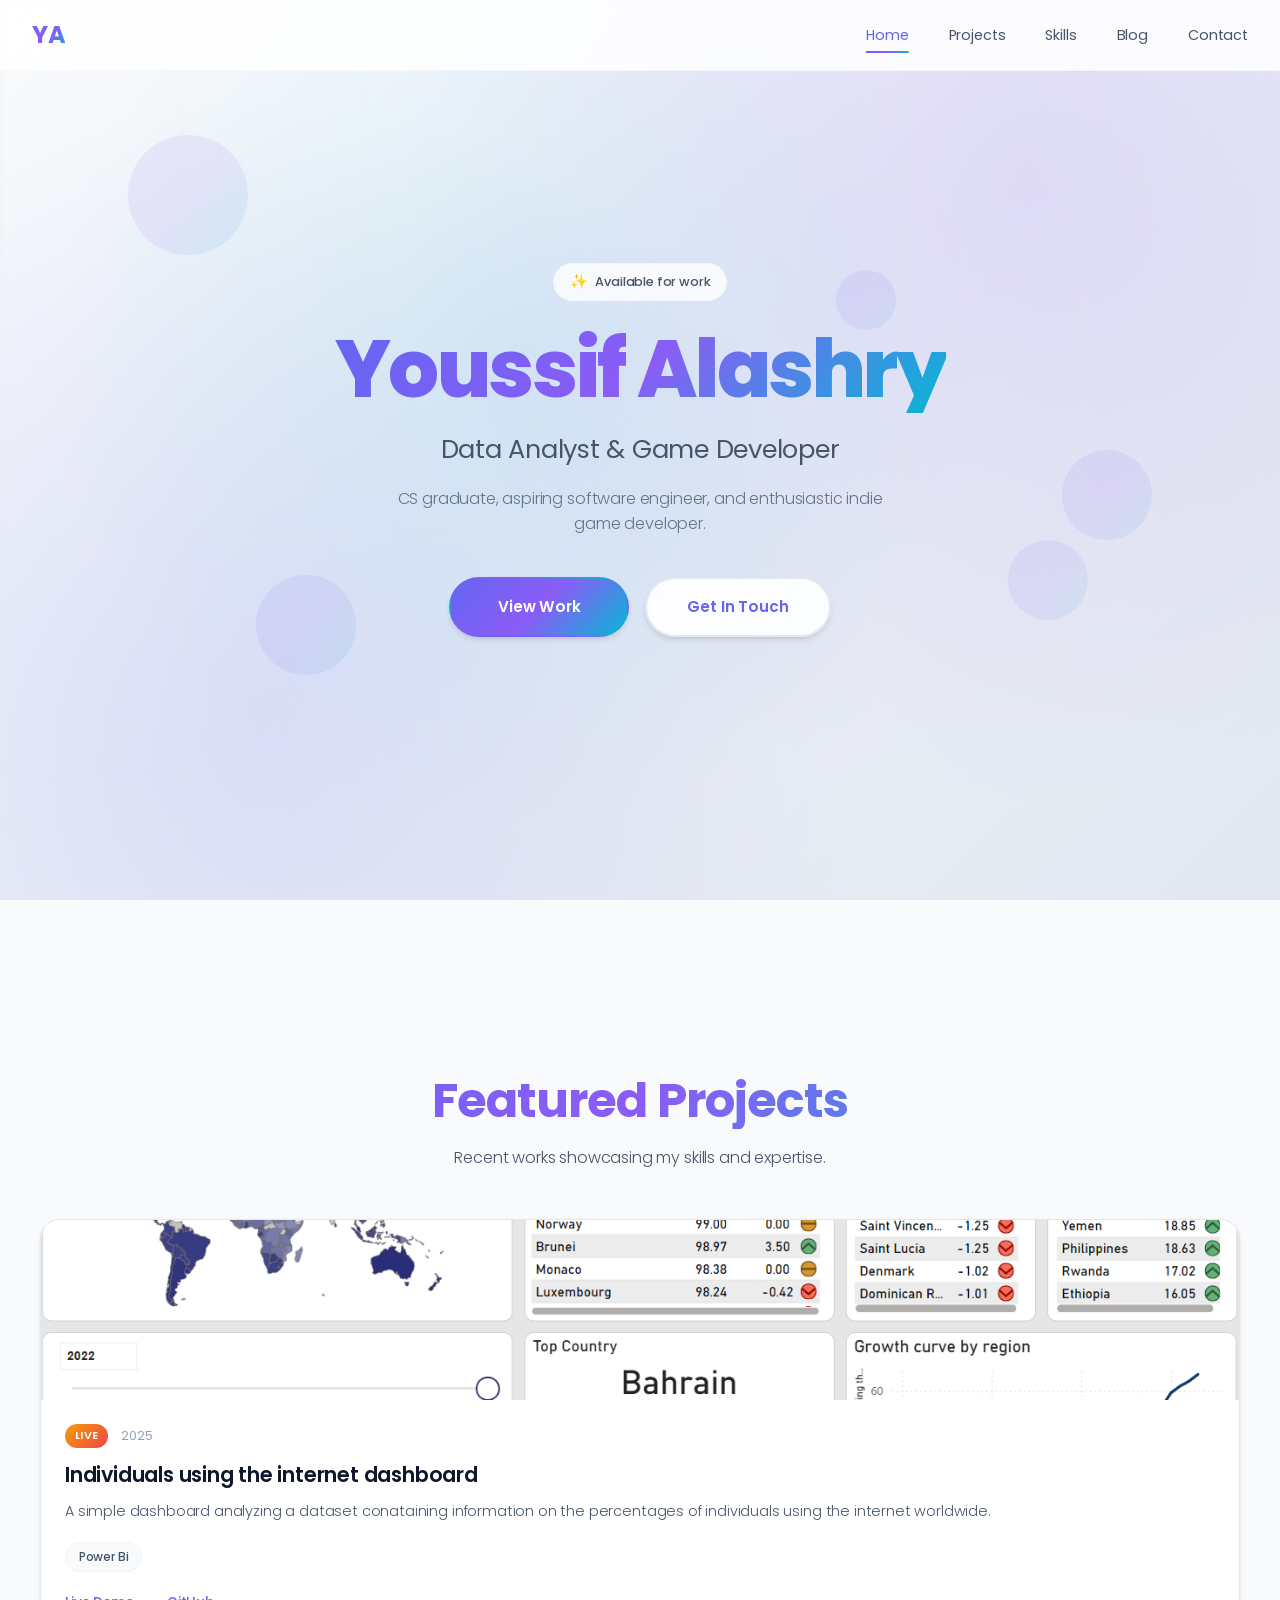
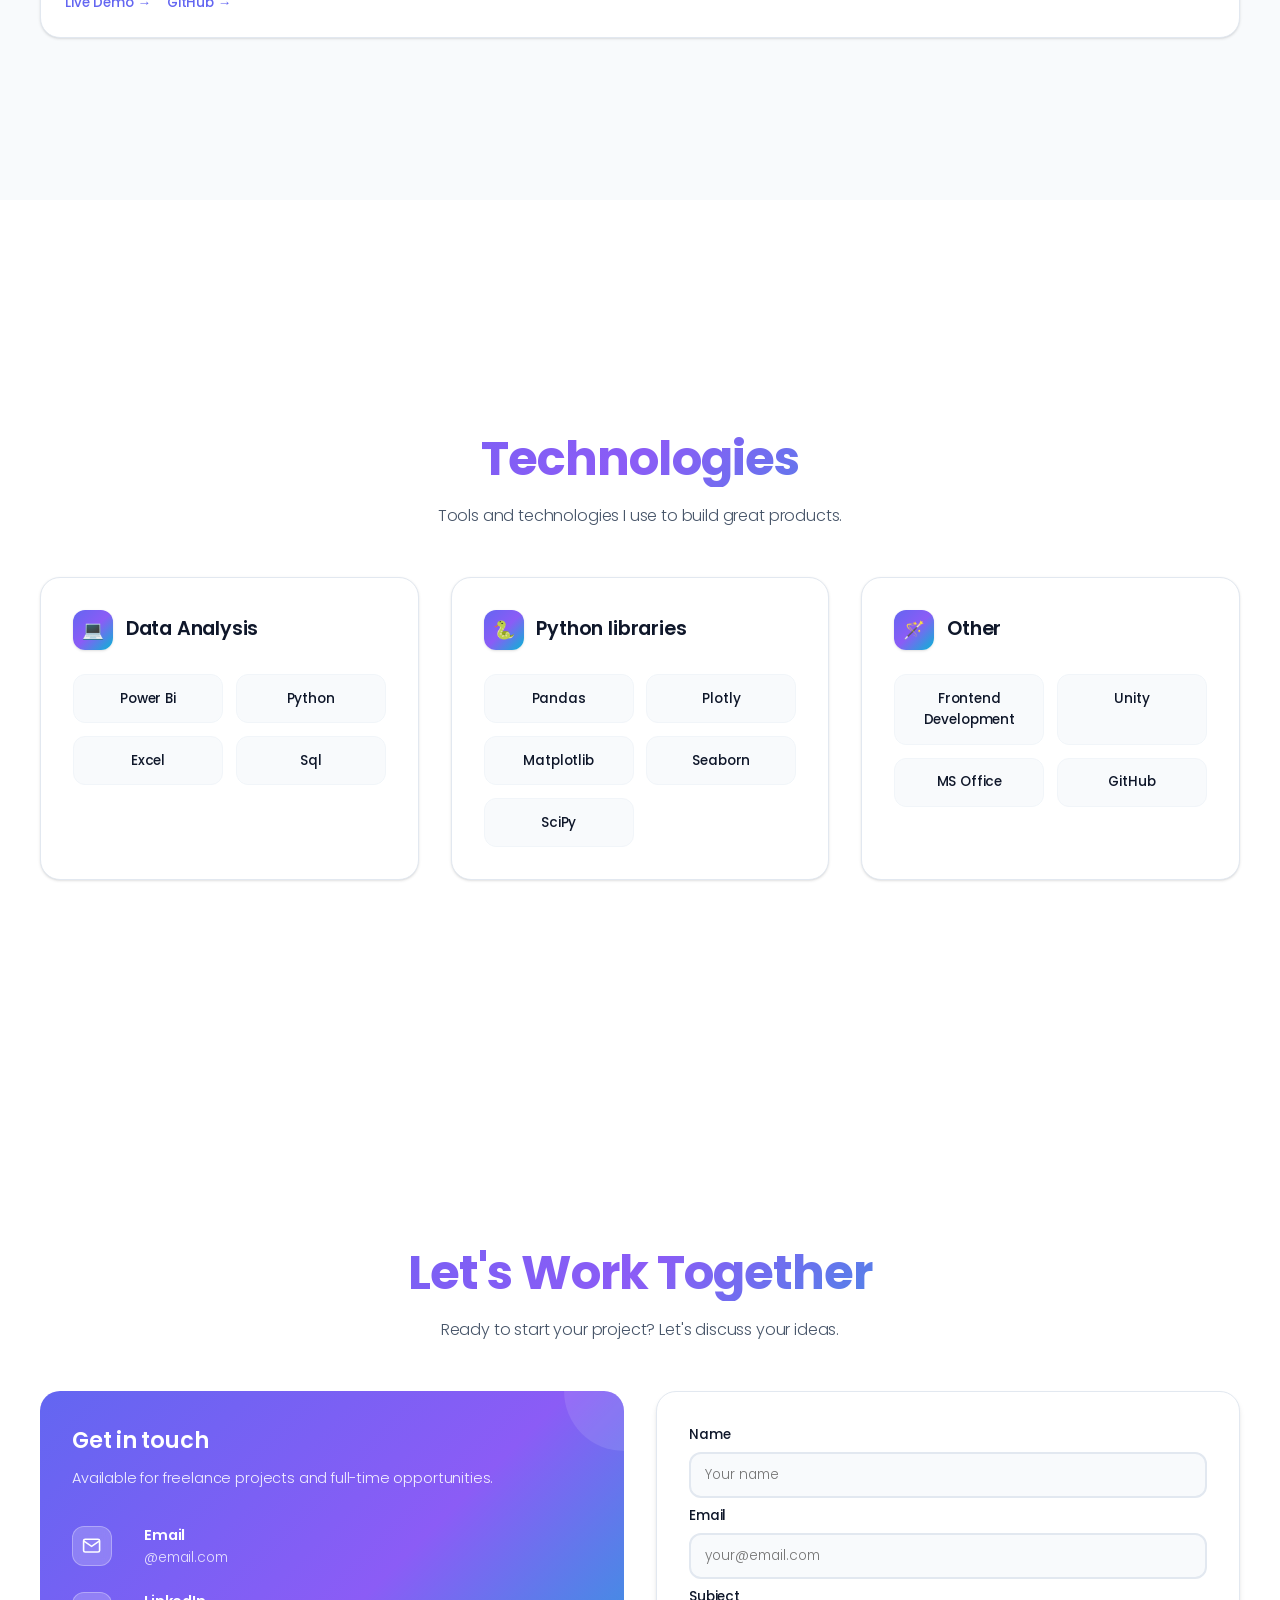
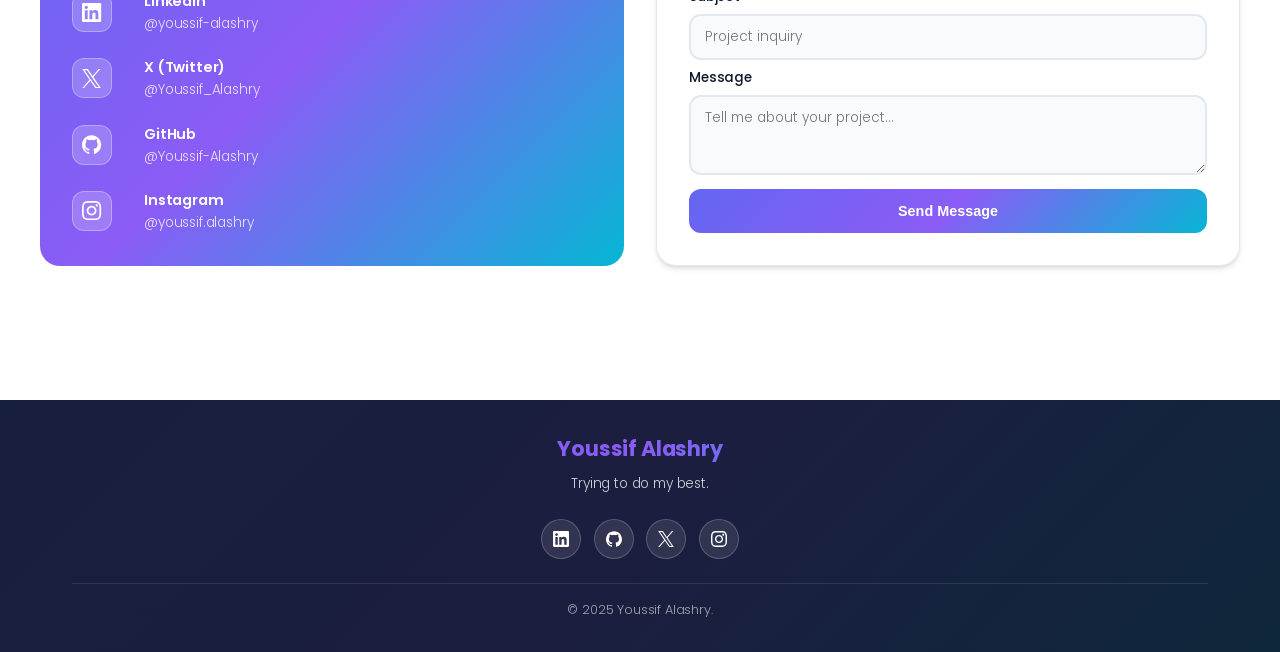
==== commit 4697dfcf: "Third upload" ====
--- a/index.html
+++ b/index.html
@@ -1,353 +1,1749 @@
 <!DOCTYPE html>
 <html lang="en">
 <head>
-
-    <meta charset="UTF-8">
-    <meta name="viewport" content="width=device-width, initial-scale=1.0">
-    <link rel="stylesheet" href="styles.css">
-    <link href="https://fonts.googleapis.com/css2?family=Righteous&display=swap" rel="stylesheet">
-    <link href="https://fonts.googleapis.com/css2?family=Ubuntu:wght@300;400;500;700&display=swap" rel="stylesheet">
-    <title>Youssef Alashry's Portfolio</title>
-    <link rel="icon" href="images\myLogoCircle.png" type="image/x-icon" style="border-radius: 50%;">
-
-
-    <script src="script.js"></script>
-    
+<meta charset="UTF-8">
+<meta name="viewport" content="width=device-width, initial-scale=1.0">
+<title>Alex Johnson - Portfolio</title>
+<link href="https://fonts.googleapis.com/css2?family=Poppins:wght@100;200;300;400;500;600;700;800;900&family=JetBrains+Mono:wght@100;200;300;400;500;600;700;800&display=swap" rel="stylesheet">
+<style>
+:root {
+    --primary-color: #6366f1;
+    --secondary-color: #8b5cf6;
+    --accent-color: #06b6d4;
+    --accent-secondary: #f59e0b;
+    --text-primary: #0f172a;
+    --text-secondary: #475569;
+    --text-light: #64748b;
+    --text-muted: #94a3b8;
+    --background: #ffffff;
+    --surface: #f8fafc;
+    --surface-hover: #f1f5f9;
+    --border: #e2e8f0;
+    --border-light: #f1f5f9;
+    --gradient-primary: linear-gradient(135deg, #6366f1 0%, #8b5cf6 50%, #06b6d4 100%);
+    --gradient-secondary: linear-gradient(135deg, #f59e0b 0%, #ef4444 100%);
+    --gradient-surface: linear-gradient(135deg, #f8fafc 0%, #e2e8f0 100%);
+    --shadow-xs: 0 1px 2px 0 rgb(0 0 0 / 0.05);
+    --shadow-sm: 0 1px 3px 0 rgb(0 0 0 / 0.1), 0 1px 2px -1px rgb(0 0 0 / 0.1);
+    --shadow-md: 0 4px 6px -1px rgb(0 0 0 / 0.1), 0 2px 4px -2px rgb(0 0 0 / 0.1);
+    --shadow-lg: 0 10px 15px -3px rgb(0 0 0 / 0.1), 0 4px 6px -4px rgb(0 0 0 / 0.1);
+    --shadow-xl: 0 20px 25px -5px rgb(0 0 0 / 0.1), 0 8px 10px -6px rgb(0 0 0 / 0.1);
+    --shadow-2xl: 0 25px 50px -12px rgb(0 0 0 / 0.25);
+    --blur-sm: blur(4px);
+    --blur-md: blur(8px);
+    --blur-lg: blur(16px);
+}
+
+* {
+    margin: 0;
+    padding: 0;
+    box-sizing: border-box;
+}
+
+html {
+  scroll-behavior: smooth;
+}
+body {
+    font-family: 'Poppins', -apple-system, BlinkMacSystemFont, 'Segoe UI', sans-serif;
+    line-height: 1.6;
+    color: var(--text-primary);
+    background-color: var(--background);
+    overflow-x: hidden;
+    font-weight: 300;
+    letter-spacing: -0.01em;
+}
+
+/* Custom Scrollbar */
+::-webkit-scrollbar {
+    width: 6px;
+}
+
+::-webkit-scrollbar-track {
+    background: var(--surface);
+}
+
+::-webkit-scrollbar-thumb {
+    background: var(--gradient-primary);
+    border-radius: 3px;
+}
+
+::-webkit-scrollbar-thumb:hover {
+    background: var(--primary-color);
+}
+
+/* Navigation */
+.navbar {
+    position: fixed;
+    top: 0;
+    width: 100%;
+    background: rgba(255, 255, 255, 0.85);
+    backdrop-filter: var(--blur-lg);
+    -webkit-backdrop-filter: var(--blur-lg);
+    border-bottom: 1px solid rgba(226, 232, 240, 0.3);
+    z-index: 1000;
+    transition: all 0.4s cubic-bezier(0.4, 0, 0.2, 1);
+    transform: translateY(0);
+}
+
+.navbar.scrolled {
+    background: rgba(255, 255, 255, 0.95);
+    box-shadow: var(--shadow-lg);
+    border-bottom: 1px solid var(--border);
+}
+
+.navbar.hidden {
+    transform: translateY(-100%);
+}
+
+.nav-container {
+    max-width: 1400px;
+    margin: 0 auto;
+    padding: 0 2rem;
+    display: flex;
+    justify-content: space-between;
+    align-items: center;
+    height: 70px;
+}
+
+.logo {
+    font-size: 1.5rem;
+    font-weight: 700;
+    background: var(--gradient-primary);
+    -webkit-background-clip: text;
+    -webkit-text-fill-color: transparent;
+    background-clip: text;
+    letter-spacing: -0.02em;
+    transition: all 0.3s ease;
+    cursor: pointer;
+}
+
+.logo:hover {
+    transform: scale(1.05);
+}
+
+.nav-links {
+    display: flex;
+    list-style: none;
+    gap: 2.5rem;
+}
+
+.nav-links a {
+    text-decoration: none;
+    color: var(--text-secondary);
+    font-weight: 400;
+    font-size: 0.9rem;
+    transition: all 0.3s cubic-bezier(0.4, 0, 0.2, 1);
+    position: relative;
+    letter-spacing: -0.01em;
+}
+
+.nav-links a:hover,
+.nav-links a.active {
+    color: var(--primary-color);
+    transform: translateY(-1px);
+}
+
+.nav-links a::after {
+    content: '';
+    position: absolute;
+    width: 0;
+    height: 2px;
+    bottom: -8px;
+    left: 50%;
+    background: var(--gradient-primary);
+    transition: all 0.4s cubic-bezier(0.4, 0, 0.2, 1);
+    transform: translateX(-50%);
+    border-radius: 1px;
+}
+
+.nav-links a:hover::after,
+.nav-links a.active::after {
+    width: 100%;
+}
+
+.mobile-menu-btn {
+    display: none;
+    background: none;
+    border: none;
+    font-size: 1.5rem;
+    cursor: pointer;
+    color: var(--text-primary);
+    transition: all 0.3s ease;
+}
+
+.mobile-menu-btn:hover {
+    transform: scale(1.1);
+}
+
+/* Hero Section */
+.hero {
+    height: 100vh;
+    display: flex;
+    align-items: center;
+    justify-content: center;
+    background: var(--gradient-surface);
+    position: relative;
+    overflow: hidden;
+}
+
+.hero::before {
+    content: '';
+    position: absolute;
+    top: 0;
+    left: 0;
+    right: 0;
+    bottom: 0;
+    background: 
+        radial-gradient(circle at 20% 80%, rgba(99, 102, 241, 0.15) 0%, transparent 50%),
+        radial-gradient(circle at 80% 20%, rgba(139, 92, 246, 0.15) 0%, transparent 50%),
+        radial-gradient(circle at 40% 40%, rgba(6, 182, 212, 0.1) 0%, transparent 50%);
+    animation: float 20s ease-in-out infinite;
+}
+
+.hero::after {
+    content: '';
+    position: absolute;
+    top: 0;
+    left: 0;
+    right: 0;
+    bottom: 0;
+    background: url('data:image/svg+xml,<svg xmlns="http://www.w3.org/2000/svg" viewBox="0 0 100 100"><defs><pattern id="grid" width="20" height="20" patternUnits="userSpaceOnUse"><path d="M 20 0 L 0 0 0 20" fill="none" stroke="%23e2e8f0" stroke-width="0.5" opacity="0.3"/></pattern></defs><rect width="100" height="100" fill="url(%23grid)"/></svg>');
+    opacity: 0.4;
+}
+
+/* Floating Elements */
+.floating-elements {
+    position: absolute;
+    top: 0;
+    left: 0;
+    width: 100%;
+    height: 100%;
+    pointer-events: none;
+    z-index: 0;
+}
+
+.floating-element {
+    position: absolute;
+    background: var(--gradient-primary);
+    border-radius: 50%;
+    opacity: 0.1;
+    animation: float 15s ease-in-out infinite;
+}
+
+.floating-element:nth-child(1) {
+    width: 120px;
+    height: 120px;
+    top: 15%;
+    left: 10%;
+    animation-delay: 0s;
+}
+
+.floating-element:nth-child(2) {
+    width: 80px;
+    height: 80px;
+    top: 60%;
+    right: 15%;
+    animation-delay: 5s;
+}
+
+.floating-element:nth-child(3) {
+    width: 100px;
+    height: 100px;
+    bottom: 25%;
+    left: 20%;
+    animation-delay: 10s;
+}
+
+.floating-element:nth-child(4) {
+    width: 60px;
+    height: 60px;
+    top: 30%;
+    right: 30%;
+    animation-delay: 3s;
+}
+
+.floating-element:nth-child(5) {
+    width: 90px;
+    height: 90px;
+    bottom: 40%;
+    right: 10%;
+    animation-delay: 8s;
+}
+
+.hero-content {
+    text-align: center;
+    max-width: 700px;
+    padding: 0 2rem;
+    position: relative;
+    z-index: 1;
+}
+
+.hero-badge {
+    display: inline-flex;
+    align-items: center;
+    gap: 0.5rem;
+    background: rgba(255, 255, 255, 0.8);
+    backdrop-filter: var(--blur-sm);
+    border: 1px solid var(--border-light);
+    border-radius: 50px;
+    padding: 0.4rem 1rem;
+    font-size: 0.8rem;
+    font-weight: 500;
+    color: var(--text-secondary);
+    margin-bottom: 1.5rem;
+    animation: fadeInUp 1s ease-out 0.2s both;
+}
+
+.hero-badge::before {
+    content: '✨';
+    font-size: 0.9rem;
+}
+
+.hero-title {
+    font-size: clamp(3rem, 8vw, 5rem);
+    font-weight: 800;
+    margin-bottom: 1rem;
+    background: var(--gradient-primary);
+    -webkit-background-clip: text;
+    -webkit-text-fill-color: transparent;
+    background-clip: text;
+    line-height: 1.1;
+    letter-spacing: -0.03em;
+    animation: fadeInUp 1s ease-out 0.4s both;
+}
+
+.hero-subtitle {
+    font-size: clamp(1.2rem, 3vw, 1.6rem);
+    color: var(--text-secondary);
+    margin-bottom: 1rem;
+    font-weight: 400;
+    letter-spacing: -0.01em;
+    animation: fadeInUp 1s ease-out 0.6s both;
+}
+
+.hero-description {
+    font-size: 1rem;
+    color: var(--text-light);
+    margin-bottom: 2.5rem;
+    max-width: 500px;
+    margin-left: auto;
+    margin-right: auto;
+    line-height: 1.6;
+    font-weight: 300;
+    animation: fadeInUp 1s ease-out 0.8s both;
+}
+
+.cta-buttons {
+    display: flex;
+    gap: 1rem;
+    justify-content: center;
+    flex-wrap: wrap;
+    animation: fadeInUp 1s ease-out 1s both;
+}
+
+.btn {
+    padding: 1rem 2.5rem;
+    border: none;
+    border-radius: 50px;
+    font-weight: 600;
+    text-decoration: none;
+    display: inline-flex;
+    align-items: center;
+    justify-content: center;
+    gap: 0.5rem;
+    transition: all 0.4s cubic-bezier(0.4, 0, 0.2, 1);
+    cursor: pointer;
+    font-size: 0.95rem;
+    font-family: inherit;
+    letter-spacing: -0.01em;
+    position: relative;
+    overflow: hidden;
+    min-width: 180px;
+    text-align: center;
+    box-shadow: var(--shadow-md);
+}
+
+.btn::before {
+    content: '';
+    position: absolute;
+    top: 0;
+    left: -100%;
+    width: 100%;
+    height: 100%;
+    background: linear-gradient(90deg, transparent, rgba(255, 255, 255, 0.3), transparent);
+    transition: left 0.6s;
+}
+
+.btn:hover::before {
+    left: 100%;
+}
+
+.btn::after {
+    content: '';
+    position: absolute;
+    top: 50%;
+    left: 50%;
+    width: 0;
+    height: 0;
+    background: rgba(255, 255, 255, 0.2);
+    border-radius: 50%;
+    transform: translate(-50%, -50%);
+    transition: all 0.6s ease;
+}
+
+.btn:hover::after {
+    width: 300px;
+    height: 300px;
+}
+
+.btn-primary {
+    background: var(--gradient-primary);
+    color: white;
+    border: 2px solid transparent;
+    position: relative;
+    z-index: 1;
+}
+
+.btn-primary:hover {
+    transform: translateY(-3px) scale(1.02);
+    box-shadow: 
+        var(--shadow-xl),
+        0 0 30px rgba(99, 102, 241, 0.4);
+}
+
+.btn-primary:active {
+    transform: translateY(-1px) scale(1.01);
+}
+
+.btn-secondary {
+    background: rgba(255, 255, 255, 0.9);
+    color: var(--primary-color);
+    border: 2px solid var(--border);
+    backdrop-filter: var(--blur-sm);
+    position: relative;
+    z-index: 1;
+}
+
+.btn-secondary:hover {
+    background: var(--primary-color);
+    color: white;
+    border-color: var(--primary-color);
+    transform: translateY(-3px) scale(1.02);
+    box-shadow: 
+        var(--shadow-xl),
+        0 0 25px rgba(99, 102, 241, 0.5),
+        0 0 50px rgba(139, 92, 246, 0.3),
+        0 0 75px rgba(6, 182, 212, 0.2);
+    animation: glow 2s ease-in-out infinite alternate;
+}
+
+.btn-secondary:active {
+    transform: translateY(-1px) scale(1.01);
+}
+
+@keyframes glow {
+    from {
+        box-shadow: 
+            var(--shadow-xl),
+            0 0 25px rgba(99, 102, 241, 0.5),
+            0 0 50px rgba(139, 92, 246, 0.3),
+            0 0 75px rgba(6, 182, 212, 0.2);
+    }
+    to {
+        box-shadow: 
+            var(--shadow-2xl),
+            0 0 35px rgba(99, 102, 241, 0.7),
+            0 0 70px rgba(139, 92, 246, 0.4),
+            0 0 105px rgba(6, 182, 212, 0.3);
+    }
+}
+
+/* Section Styles */
+.section {
+    min-height: 100vh;
+    display: flex;
+    align-items: center;
+    padding: 4rem 0;
+    position: relative;
+}
+
+.section.contact {
+    min-height: 100vh;
+    padding: 4rem 0;
+}
+
+.container {
+    max-width: 1200px;
+    margin: 0 auto;
+    width: 100%;
+    padding-top: 10px;
+}
+
+.section-title {
+    font-size: clamp(2rem, 4vw, 3rem);
+    font-weight: 700;
+    margin-bottom: 1rem;
+    background: var(--gradient-primary);
+    -webkit-background-clip: text;
+    -webkit-text-fill-color: transparent;
+    background-clip: text;
+    line-height: 1.2;
+    letter-spacing: -0.02em;
+    text-align: center;
+}
+
+.section-subtitle {
+    font-size: 1rem;
+    color: var(--text-secondary);
+    max-width: 500px;
+    margin: 0 auto 3rem auto;
+    line-height: 1.6;
+    font-weight: 300;
+    text-align: center;
+}
+
+/* Projects Section */
+.projects {
+    background: var(--surface);
+}
+
+.projects-grid {
+    display: grid;
+    grid-template-columns: repeat(auto-fit, minmax(320px, 1fr));
+    gap: 2rem;
+}
+
+.project-card {
+    background: var(--background);
+    border-radius: 20px;
+    overflow: hidden;
+    box-shadow: var(--shadow-sm);
+    transition: all 0.6s cubic-bezier(0.4, 0, 0.2, 1);
+    border: 1px solid var(--border);
+    position: relative;
+}
+
+.project-card:hover {
+    transform: translateY(-8px);
+    box-shadow: var(--shadow-xl);
+}
+
+.project-image-container {
+    position: relative;
+    overflow: hidden;
+    height: 180px;
+    background: var(--gradient-surface);
+}
+
+.project-image {
+    width: 100%;
+    height: 100%;
+    object-fit: cover;
+    transition: transform 0.8s cubic-bezier(0.4, 0, 0.2, 1);
+}
+
+.project-card:hover .project-image {
+    transform: scale(1.05);
+}
+
+.project-overlay {
+    position: absolute;
+    top: 0;
+    left: 0;
+    right: 0;
+    bottom: 0;
+    background: linear-gradient(135deg, rgba(99, 102, 241, 0.8), rgba(139, 92, 246, 0.8));
+    opacity: 0;
+    display: flex;
+    align-items: center;
+    justify-content: center;
+    gap: 0.8rem;
+    transition: opacity 0.4s ease;
+}
+
+.project-card:hover .project-overlay {
+    opacity: 1;
+}
+
+.overlay-btn {
+    background: rgba(255, 255, 255, 0.2);
+    backdrop-filter: var(--blur-sm);
+    border: 1px solid rgba(255, 255, 255, 0.3);
+    color: white;
+    padding: 0.6rem 1.2rem;
+    border-radius: 50px;
+    text-decoration: none;
+    font-weight: 500;
+    transition: all 0.3s ease;
+    font-size: 0.8rem;
+}
+
+.overlay-btn:hover {
+    background: rgba(255, 255, 255, 0.3);
+    transform: translateY(-2px);
+}
+
+.project-content {
+    padding: 1.5rem;
+}
+
+.project-meta {
+    display: flex;
+    align-items: center;
+    gap: 0.8rem;
+    margin-bottom: 0.8rem;
+}
+
+.project-status {
+    background: var(--gradient-secondary);
+    color: white;
+    padding: 0.2rem 0.6rem;
+    border-radius: 15px;
+    font-size: 0.7rem;
+    font-weight: 600;
+    text-transform: uppercase;
+    letter-spacing: 0.05em;
+}
+
+.project-date {
+    color: var(--text-muted);
+    font-size: 0.8rem;
+    font-weight: 400;
+}
+
+.project-title {
+    font-size: 1.3rem;
+    font-weight: 600;
+    margin-bottom: 0.8rem;
+    color: var(--text-primary);
+    line-height: 1.3;
+    letter-spacing: -0.01em;
+}
+
+.project-description {
+    color: var(--text-secondary);
+    margin-bottom: 1.2rem;
+    line-height: 1.5;
+    font-weight: 300;
+    font-size: 0.9rem;
+}
+
+.project-tags {
+    display: flex;
+    flex-wrap: wrap;
+    gap: 0.5rem;
+    margin-bottom: 1.2rem;
+}
+
+.tag {
+    background: var(--surface);
+    color: var(--text-secondary);
+    padding: 0.3rem 0.8rem;
+    border-radius: 20px;
+    font-size: 0.75rem;
+    font-weight: 500;
+    border: 1px solid var(--border-light);
+    transition: all 0.3s ease;
+}
+
+.tag:hover {
+    background: var(--primary-color);
+    color: white;
+    transform: translateY(-1px);
+}
+
+.project-links {
+    display: flex;
+    gap: 1rem;
+}
+
+.project-link {
+    color: var(--primary-color);
+    text-decoration: none;
+    font-weight: 500;
+    display: flex;
+    align-items: center;
+    gap: 0.3rem;
+    transition: all 0.3s ease;
+    font-size: 0.85rem;
+}
+
+.project-link:hover {
+    color: var(--secondary-color);
+    transform: translateX(3px);
+}
+
+/* Skills Section */
+.skills-grid {
+    display: grid;
+    grid-template-columns: repeat(auto-fit, minmax(280px, 1fr));
+    gap: 2rem;
+}
+
+.skill-category {
+    background: var(--background);
+    padding: 2rem;
+    border-radius: 20px;
+    box-shadow: var(--shadow-sm);
+    border: 1px solid var(--border);
+    transition: all 0.4s cubic-bezier(0.4, 0, 0.2, 1);
+    position: relative;
+    overflow: hidden;
+}
+
+.skill-category::before {
+    content: '';
+    position: absolute;
+    top: 0;
+    left: 0;
+    right: 0;
+    height: 3px;
+    background: var(--gradient-primary);
+    transform: scaleX(0);
+    transition: transform 0.6s ease;
+}
+
+.skill-category:hover::before {
+    transform: scaleX(1);
+}
+
+.skill-category:hover {
+    transform: translateY(-6px);
+    box-shadow: var(--shadow-lg);
+}
+
+.skill-category-header {
+    display: flex;
+    align-items: center;
+    gap: 0.8rem;
+    margin-bottom: 1.5rem;
+}
+
+.skill-category-icon {
+    width: 2.5rem;
+    height: 2.5rem;
+    background: var(--gradient-primary);
+    border-radius: 12px;
+    display: flex;
+    align-items: center;
+    justify-content: center;
+    color: white;
+    font-size: 1.1rem;
+    box-shadow: var(--shadow-sm);
+}
+
+.skill-category-title {
+    font-size: 1.2rem;
+    font-weight: 600;
+    color: var(--text-primary);
+    letter-spacing: -0.01em;
+}
+
+.skills-list {
+    display: grid;
+    grid-template-columns: repeat(auto-fit, minmax(100px, 1fr));
+    gap: 0.8rem;
+}
+
+.skill-item {
+    background: var(--surface);
+    color: var(--text-primary);
+    padding: 0.8rem;
+    border-radius: 12px;
+    font-weight: 500;
+    transition: all 0.4s cubic-bezier(0.4, 0, 0.2, 1);
+    border: 1px solid var(--border-light);
+    text-align: center;
+    position: relative;
+    overflow: hidden;
+    font-size: 0.85rem;
+}
+
+.skill-item::before {
+    content: '';
+    position: absolute;
+    top: 0;
+    left: -100%;
+    width: 100%;
+    height: 100%;
+    background: var(--gradient-primary);
+    transition: left 0.6s ease;
+    z-index: -1;
+}
+
+.skill-item:hover::before {
+    left: 0;
+}
+
+.skill-item:hover {
+    color: white;
+    transform: translateY(-3px);
+    box-shadow: var(--shadow-md);
+}
+
+/* Contact Section */
+.contact-content {
+    display: grid;
+    grid-template-columns: 1fr 1fr;
+    gap: 2rem;
+    align-items: stretch;
+}
+
+.contact-info {
+    padding: 2rem;
+    background: var(--gradient-primary);
+    border-radius: 20px;
+    color: white;
+    position: relative;
+    overflow: hidden;
+    display: flex;
+    flex-direction: column;
+    justify-content: space-between;
+}
+
+.contact-info::before {
+    content: '';
+    position: absolute;
+    top: 0;
+    right: 0;
+    width: 120px;
+    height: 120px;
+    background: rgba(255, 255, 255, 0.1);
+    border-radius: 50%;
+    transform: translate(50%, -50%);
+}
+
+.contact-info-content {
+    position: relative;
+    z-index: 1;
+}
+
+.contact-info h3 {
+    font-size: 1.4rem;
+    font-weight: 600;
+    margin-bottom: 0.5rem;
+    letter-spacing: -0.01em;
+}
+
+.contact-info p {
+    color: rgba(255, 255, 255, 0.9);
+    margin-bottom: 1.5rem;
+    line-height: 1.6;
+    font-weight: 300;
+    font-size: 0.9rem;
+}
+
+.contact-items {
+    display: flex;
+    flex-direction: column;
+    gap: 1.2rem;
+}
+
+.contact-item {
+    display: flex;
+    align-items: center;
+    gap: 2rem;
+    position: relative;
+    z-index: 1;
+    transition: all 0.3s ease;
+    padding: 0.3 rem;
+    border-radius: 12px;
+    text-decoration: none;
+    color: inherit;
+}
+
+.contact-item:hover {
+    background: rgba(255, 255, 255, 0.1);
+    transform: translateX(5px);
+}
+
+.contact-icon {
+    width: 2.5rem;
+    height: 2.5rem;
+    background: rgba(255, 255, 255, 0.2);
+    backdrop-filter: var(--blur-sm);
+    border-radius: 12px;
+    display: flex;
+    align-items: center;
+    justify-content: center;
+    border: 1px solid rgba(255, 255, 255, 0.3);
+    flex-shrink: 0;
+    transition: all 0.4s cubic-bezier(0.4, 0, 0.2, 1);
+}
+
+.contact-item:hover .contact-icon {
+    background: rgba(255, 255, 255, 0.3);
+    transform: scale(1.1) rotate(5deg);
+    box-shadow: 0 8px 25px rgba(0, 0, 0, 0.15);
+}
+
+.contact-icon svg {
+    width: 1.2rem;
+    height: 1.2rem;
+    fill: currentColor;
+}
+
+.contact-details {
+    flex: 1;
+}
+
+.contact-details strong {
+    display: block;
+    font-weight: 600;
+    padding-top: 0.1rem;
+    margin-bottom: -0.2rem;
+    font-size: 0.9rem;
+}
+
+.contact-details span {
+    color: rgba(255, 255, 255, 0.8);
+    font-weight: 300;
+    font-size: 0.85rem;
+    transition: color 0.3s ease;
+}
+
+.contact-item:hover .contact-details span {
+    color: white;
+}
+
+.contact-form {
+    background: var(--background);
+    padding: 2rem;
+    border-radius: 20px;
+    box-shadow: var(--shadow-md);
+    border: 1px solid var(--border);
+    display: flex;
+    flex-direction: column;
+}
+
+.form-group {
+    margin-bottom: 0.4rem;
+}
+
+.form-label {
+    display: block;
+    margin-bottom: 0.4rem;
+    font-weight: 500;
+    color: var(--text-primary);
+    font-size: 0.85rem;
+}
+
+.form-input,
+.form-textarea {
+    width: 100%;
+    padding: 0.7rem 0.9rem;
+    border: 2px solid var(--border);
+    border-radius: 12px;
+    font-size: 0.85rem;
+    transition: all 0.3s cubic-bezier(0.4, 0, 0.2, 1);
+    background: var(--surface);
+    font-family: inherit;
+    font-weight: 300;
+}
+
+.form-input:focus,
+.form-textarea:focus {
+    outline: none;
+    border-color: var(--primary-color);
+    background: var(--background);
+    box-shadow: 0 0 0 3px rgba(99, 102, 241, 0.1);
+    transform: translateY(-1px);
+}
+
+.form-textarea {
+    resize: vertical;
+    min-height: 80px;
+    line-height: 1.5;
+    flex: 1;
+}
+
+.form-submit {
+    width: 100%;
+    background: var(--gradient-primary);
+    color: white;
+    border: none;
+    padding: 0.9rem 2rem;
+    border-radius: 12px;
+    font-size: 0.9rem;
+    font-weight: 600;
+    cursor: pointer;
+    transition: all 0.4s cubic-bezier(0.4, 0, 0.2, 1);
+    position: relative;
+    overflow: hidden;
+    margin-top: auto;
+}
+
+.form-submit::before {
+    content: '';
+    position: absolute;
+    top: 0;
+    left: -100%;
+    width: 100%;
+    height: 100%;
+    background: linear-gradient(90deg, transparent, rgba(255, 255, 255, 0.2), transparent);
+    transition: left 0.6s;
+}
+
+.form-submit:hover::before {
+    left: 100%;
+}
+
+.form-submit:hover {
+    transform: translateY(-2px);
+    box-shadow: var(--shadow-lg);
+}
+
+.form-submit:disabled {
+    opacity: 0.7;
+    cursor: not-allowed;
+    transform: none;
+}
+
+/* Footer */
+.footer {
+    background: var(--text-primary);
+    color: white;
+    text-align: center;
+    padding: 2rem 0;
+    position: relative;
+    overflow: hidden;
+}
+
+.footer::before {
+    content: '';
+    position: absolute;
+    top: 0;
+    left: 0;
+    right: 0;
+    bottom: 0;
+    background: var(--gradient-primary);
+    opacity: 0.1;
+}
+
+.footer-content {
+    max-width: 1200px;
+    margin: 0 auto;
+    padding: 0 2rem;
+    position: relative;
+    z-index: 1;
+}
+
+.footer-logo {
+    font-size: 1.3rem;
+    font-weight: 700;
+    margin-bottom: 0.5rem;
+    background: var(--gradient-primary);
+    -webkit-background-clip: text;
+    -webkit-text-fill-color: transparent;
+    background-clip: text;
+}
+
+.footer-description {
+    color: rgba(255, 255, 255, 0.8);
+    margin-bottom: 1.5rem;
+    max-width: 350px;
+    margin-left: auto;
+    margin-right: auto;
+    font-weight: 300;
+    line-height: 1.6;
+    font-size: 0.85rem;
+}
+
+.social-links {
+    display: flex;
+    justify-content: center;
+    gap: 0.8rem;
+    margin-bottom: 1.5rem;
+}
+
+.social-link {
+    width: 2.5rem;
+    height: 2.5rem;
+    background: rgba(255, 255, 255, 0.1);
+    backdrop-filter: var(--blur-sm);
+    border: 1px solid rgba(255, 255, 255, 0.2);
+    border-radius: 50%;
+    display: flex;
+    align-items: center;
+    justify-content: center;
+    color: white;
+    text-decoration: none;
+    transition: all 0.4s cubic-bezier(0.4, 0, 0.2, 1);
+    font-size: 1rem;
+}
+
+.social-link:hover {
+    background: var(--primary-color);
+    transform: translateY(-2px) scale(1.05);
+    box-shadow: var(--shadow-md);
+}
+
+.social-link svg {
+    width: 16px;
+    height: 16px;
+    fill: currentColor;
+}
+
+.footer-bottom {
+    border-top: 1px solid rgba(255, 255, 255, 0.1);
+    padding-top: 1rem;
+    color: rgba(255, 255, 255, 0.6);
+    font-weight: 300;
+    font-size: 0.8rem;
+}
+
+/* Animations */
+@keyframes fadeInUp {
+    from {
+        opacity: 0;
+        transform: translateY(30px);
+    }
+    to {
+        opacity: 1;
+        transform: translateY(0);
+    }
+}
+
+@keyframes float {
+    0%, 100% {
+        transform: translateY(0px) rotate(0deg);
+    }
+    33% {
+        transform: translateY(-20px) rotate(120deg);
+    }
+    66% {
+        transform: translateY(10px) rotate(240deg);
+    }
+}
+
+.fade-in-up {
+    animation: fadeInUp 0.6s ease-out;
+}
+
+.stagger-1 { animation-delay: 0.1s; }
+.stagger-2 { animation-delay: 0.2s; }
+.stagger-3 { animation-delay: 0.3s; }
+
+/* Responsive Design */
+@media (max-width: 1200px) {
+    .nav-container,
+    .container {
+        max-width: 1000px;
+    }
+}
+
+@media (max-width: 968px) {
+    .nav-links {
+        display: none;
+    }
+
+    .mobile-menu-btn {
+        display: block;
+    }
+
+    .hero-content {
+        padding: 0 1.5rem;
+    }
+
+    .cta-buttons {
+        flex-direction: column;
+        align-items: center;
+        gap: 0.8rem;
+    }
+
+    .projects-grid {
+        grid-template-columns: 1fr;
+        gap: 1.5rem;
+    }
+
+    .skills-grid {
+        grid-template-columns: 1fr;
+        gap: 1.5rem;
+    }
+
+    .contact-content {
+        grid-template-columns: 1fr;
+        gap: 1.5rem;
+    }
+
+    .section {
+        min-height: auto;
+        padding: 3rem 0;
+    }
+
+    .section.contact {
+        min-height: auto;
+        padding: 3rem 0;
+    }
+}
+
+@media (max-width: 640px) {
+    .nav-container {
+        padding: 0 1rem;
+        height: 60px;
+    }
+
+    .container {
+        padding: 0 1rem;
+    }
+
+    .hero-title {
+        font-size: clamp(2.5rem, 8vw, 4rem);
+    }
+
+    .project-card,
+    .skill-category,
+    .contact-form,
+    .contact-info {
+        padding: 1.5rem;
+    }
+
+    .skills-list {
+        grid-template-columns: repeat(auto-fit, minmax(80px, 1fr));
+    }
+
+    .social-links {
+        gap: 0.6rem;
+    }
+
+    .social-link {
+        width: 2.2rem;
+        height: 2.2rem;
+        font-size: 0.9rem;
+    }
+}
+
+@media (max-width: 480px) {
+    .projects-grid {
+        grid-template-columns: 1fr;
+        gap: 1rem;
+    }
+
+    .project-card {
+        margin: 0;
+        border-radius: 16px;
+    }
+
+    .btn {
+        padding: 0.8rem 2rem;
+        font-size: 0.9rem;
+        min-width: 160px;
+    }
+
+    .section {
+        padding: 2.5rem 0;
+    }
+
+    .section.contact {
+        padding: 2.5rem 0;
+    }
+}
+
+/* Reduced motion */
+@media (prefers-reduced-motion: reduce) {
+    *,
+    *::before,
+    *::after {
+        animation-duration: 0.01ms !important;
+        animation-iteration-count: 1 !important;
+        transition-duration: 0.01ms !important;
+    }
+}
+</style>
 </head>
-
-<body >
-  <nav id="navbar">
-    <div id="logo-container" onclick="toggleColorScheme()">
-      <img src="images\myLogo.png" alt="logo">
+<body>
+<!-- Navigation -->
+<nav class="navbar" id="navbar">
+<div class="nav-container">
+    <div class="logo">YA</div>
+    <ul class="nav-links">
+        <li><a href="#home" class="nav-link active">Home</a></li>
+        <li><a href="#projects" class="nav-link">Projects</a></li>
+        <li><a href="#skills" class="nav-link">Skills</a></li>
+        <li><a href="#blog" class="nav-link">Blog</a></li>
+        <li><a href="#contact" class="nav-link">Contact</a></li>
+    </ul>
+    <button class="mobile-menu-btn" id="mobileMenuBtn">☰</button>
+</div>
+</nav>
+
+<!-- Hero Section -->
+<section class="hero" id="home">
+<div class="floating-elements">
+    <div class="floating-element"></div>
+    <div class="floating-element"></div>
+    <div class="floating-element"></div>
+    <div class="floating-element"></div>
+    <div class="floating-element"></div>
+</div>
+<div class="hero-content">
+    <div class="hero-badge">Available for work</div>
+    <h1 class="hero-title">Youssif Alashry</h1>
+    <h2 class="hero-subtitle">Data Analyst & Game Developer</h2>
+    <p class="hero-description">
+        CS graduate, aspiring software engineer, and enthusiastic indie game developer.
+    </p>
+    <div class="cta-buttons">
+        <a href="#projects" class="btn btn-primary">View Work</a>
+        <a href="#contact" class="btn btn-secondary">Get In Touch</a>
     </div>
-
-    <button id="mobile-menu-button">
-      <div class="hamburger">
-        <span></span>
-        <span></span>
-        <span></span>
-      </div>
-    </button>
-      
-
-    <ul id="nav-list">
-        <li class="nav-button"><a href="#home">Home</a></li>
-        <li class="nav-button"><a href="#about">About</a></li>
-        <li class="nav-button"><a href="#projects">Projects</a></li>
-        <li class="nav-button"><a href="#contact">Contact</a></li>
-    </ul>
-</nav>
-
-  <section id="home">
-
-  <div id="intro-box">
-    <div id="self-intro">
-
-      <p>My name is</p>
-
-      <h1>Youssif Alashry</h1>
-
-      <h2>I am a Software Developer</h2>
-
-    </div>
-      
-    <div class="button-container">
-      <!-- Social Buttons with provided URLs -->
-      <button class="socialButton" id="twitter" onclick="window.open('https://x.com/Youssif_Alashry', '_blank')">
-        <svg xmlns="http://www.w3.org/2000/svg" fill="currentColor" viewBox="0 0 24 24">
-          <path d="M17.7512 2.96094H20.818L14.1179 10.6187L22 21.0391H15.8284L10.9946 14.7191L5.4636 21.0391H2.39492L9.56132 12.8483L2 2.96094H8.32824L12.6976 8.73762L17.7512 2.96094ZM16.6748 19.2035H18.3742L7.40492 4.70014H5.58132L16.6748 19.2035Z" />
-        </svg>
-      </button>
-
-      <button class="socialButton" id="github" onclick="window.open('https://github.com/Youssif-Alashry', '_blank')">
-        <svg xmlns="http://www.w3.org/2000/svg" fill="currentColor" viewBox="0 0 24 24">
-          <path d="M12 2.24902C6.51613 2.24902 2 6.70064 2 12.249C2 16.6361 4.87097 20.3781 8.87097 21.7329C9.3871 21.8297 9.54839 21.5071 9.54839 21.2813C9.54839 21.0555 9.54839 20.4103 9.51613 19.5393C6.74194 20.1845 6.16129 18.1845 6.16129 18.1845C5.70968 17.0555 5.03226 16.7329 5.03226 16.7329C4.12903 16.0877 5.06452 16.0877 5.06452 16.0877C6.06452 16.12 6.6129 17.12 6.6129 17.12C7.48387 18.6684 8.96774 18.2168 9.51613 17.9264C9.6129 17.2813 9.87097 16.8297 10.1613 16.5716C7.96774 16.3458 5.6129 15.4748 5.6129 11.6684C5.6129 10.5716 6.03226 9.70064 6.64516 9.02322C6.54839 8.79741 6.19355 7.76515 6.74194 6.37806C6.74194 6.37806 7.6129 6.11999 9.51613 7.41031C10.3226 7.18451 11.1613 7.05548 12.0323 7.05548C12.9032 7.05548 13.7742 7.15225 14.5484 7.41031C16.4516 6.15225 17.2903 6.37806 17.2903 6.37806C17.8387 7.73289 17.5161 8.79741 17.3871 9.02322C18.0323 9.70064 18.4194 10.6039 18.4194 11.6684C18.4194 15.4748 16.0645 16.3458 13.871 16.5716C14.2258 16.8942 14.5484 17.5393 14.5484 18.4426C14.5484 19.7974 14.5161 20.8619 14.5161 21.1845C14.5161 21.4426 14.7097 21.7329 15.1935 21.6361C19.129 20.3135 22 16.6039 22 12.1845C21.9677 6.70064 17.4839 2.24902 12 2.24902Z"/>
-        </svg>
-      </button>
-
-      <button class="socialButton" id="instagram" onclick="window.open('https://www.instagram.com/youssif.alashry/', '_blank')">
-        <svg xmlns="http://www.w3.org/2000/svg" fill="currentColor" viewBox="0 0 24 24">
-          <path d="M12 0C8.74 0 8.333.015 7.053.072 5.775.132 4.905.333 4.14.63c-.789.306-1.459.717-2.126 1.384S.935 3.35.63 4.14C.333 4.905.131 5.775.072 7.053.012 8.333 0 8.74 0 12s.015 3.667.072 4.947c.06 1.277.261 2.148.558 2.913.306.788.717 1.459 1.384 2.126.667.666 1.336 1.079 2.126 1.384.766.296 1.636.499 2.913.558C8.333 23.988 8.74 24 12 24s3.667-.015 4.947-.072c1.277-.06 2.148-.262 2.913-.558.788-.306 1.459-.718 2.126-1.384.666-.667 1.079-1.335 1.384-2.126.296-.765.499-1.636.558-2.913.06-1.28.072-1.687.072-4.947s-.015-3.667-.072-4.947c-.06-1.277-.262-2.149-.558-2.913-.306-.789-.718-1.459-1.384-2.126C21.319 1.347 20.651.935 19.86.63c-.765-.297-1.636-.499-2.913-.558C15.667.012 15.26 0 12 0zm0 2.16c3.203 0 3.585.016 4.85.071 1.17.055 1.805.249 2.227.415.562.217.96.477 1.382.896.419.42.679.819.896 1.381.164.422.36 1.057.413 2.227.057 1.266.07 1.646.07 4.85s-.015 3.585-.074 4.85c-.061 1.17-.256 1.805-.421 2.227-.224.562-.479.96-.899 1.382-.419.419-.824.679-1.38.896-.42.164-1.065.36-2.235.413-1.274.057-1.649.07-4.859.07-3.211 0-3.586-.015-4.859-.074-1.171-.061-1.816-.256-2.236-.421-.569-.224-.96-.479-1.379-.899-.421-.419-.69-.824-.9-1.38-.165-.42-.359-1.065-.42-2.235-.045-1.26-.061-1.649-.061-4.844 0-3.196.016-3.586.061-4.861.061-1.17.255-1.814.42-2.234.21-.57.479-.96.9-1.381.419-.419.81-.689 1.379-.898.42-.166 1.051-.361 2.221-.421 1.275-.045 1.65-.06 4.859-.06l.045.03zm0 3.678c-3.405 0-6.162 2.76-6.162 6.162 0 3.405 2.76 6.162 6.162 6.162 3.405 0 6.162-2.76 6.162-6.162 0-3.405-2.76-6.162-6.162-6.162zM12 16c-2.21 0-4-1.79-4-4s1.79-4 4-4 4 1.79 4 4-1.79 4-4 4zm7.846-10.405c0 .795-.646 1.44-1.44 1.44-.795 0-1.44-.646-1.44-1.44 0-.794.646-1.439 1.44-1.439.793-.001 1.44.645 1.44 1.439z"/>
-        </svg>
-      </button>
-
-      <button class="socialButton" id="linkedin" onclick="window.open('https://www.linkedin.com/in/youssif-alashry/', '_blank')">
-        <svg xmlns="http://www.w3.org/2000/svg" fill="currentColor" viewBox="0 0 30 30">
-          <path d="M9,25H4V10h5V25z M6.501,8C5.118,8,4,6.879,4,5.499S5.12,3,6.501,3C7.879,3,9,4.121,9,5.499C9,6.879,7.879,8,6.501,8z M27,25h-4.807v-7.3c0-1.741-0.033-3.98-2.499-3.98c-2.503,0-2.888,1.896-2.888,3.854V25H12V9.989h4.614v2.051h0.065 c0.642-1.18,2.211-2.424,4.551-2.424c4.87,0,5.77,3.109,5.77,7.151C27,16.767,27,25,27,25z"/>
-        </svg>
-      </button>
-
-      <button class="socialButton" id="youtube">
-        <svg xmlns="http://www.w3.org/2000/svg" fill="currentColor" viewBox="0 0 24 24">
-          <path d="M23.495 6.205a3.007 3.007 0 0 0-2.088-2.088c-1.87-.501-9.396-.501-9.396-.501s-7.507-.01-9.396.501A3.007 3.007 0 0 0 .527 6.205a31.247 31.247 0 0 0-.522 5.805 31.247 31.247 0 0 0 .522 5.783 3.007 3.007 0 0 0 2.088 2.088c1.868.502 9.396.502 9.396.502s7.506 0 9.396-.502a3.007 3.007 0 0 0 2.088-2.088 31.247 31.247 0 0 0 .5-5.783 31.247 31.247 0 0 0-.5-5.805zM9.609 15.601V8.408l6.264 3.602z"/>
-        </svg>
-      </button>
-    </div>
-
-  </div>
-    <button class="scroll-down" address="true"></button>
-
-  </section>
-
-  
-  
-  <section id="about">
-    <div class="container">
-        <div class="title-section">
-            <h1 class="main-title">About Me</h1>
-            <div class="title-underline"></div>
-        </div>
-
-        <div class="about-content">
-            <h2 class="title">Who am I?</h2>
-            <p>
-                My name is Youssef Alashry, a junior software developer from Egypt, born in 2003.
-                I'm currently pursuing a Bachelor's degree in Computer Science.
-                I have experience in frontend development and mobile app development using Flutter,
-                along with a background in various other CS topics.
-            </p>
-        </div>
-
-        <div class="skills-section">
-            <h2 class="title">Skills</h2>
-            <div class="skills-grid">
-                <!-- Frontend Skills -->
-                <div class="skill-card">
-                    <div class="skill-header">
-                        <svg class="icon" viewBox="0 0 24 24" fill="none" stroke="currentColor" stroke-width="2" stroke-linecap="round" stroke-linejoin="round">
-                            <circle cx="12" cy="12" r="10"/>
-                            <line x1="2" y1="12" x2="22" y2="12"/>
-                            <path d="M12 2a15.3 15.3 0 0 1 4 10 15.3 15.3 0 0 1-4 10 15.3 15.3 0 0 1-4-10 15.3 15.3 0 0 1 4-10z"/>
-                        </svg>
-                        <h3>Frontend</h3>
-                    </div>
-                    <ul class="skill-list">
-                        <li>HTML</li>
-                        <li>CSS</li>
-                        <li>JavaScript</li>
-                        <li>React</li>
-                        <li>Bootstrap</li>
-                        <li>Tailwind CSS</li>
-                        <li>Sass</li>
-                    </ul>
-                </div>
-
-                <!-- Other Skills -->
-                <div class="skill-card">
-                    <div class="skill-header">
-                        <svg class="icon" viewBox="0 0 24 24" fill="none" stroke="currentColor" stroke-width="2" stroke-linecap="round" stroke-linejoin="round">
-                            <polyline points="16 18 22 12 16 6"/>
-                            <polyline points="8 6 2 12 8 18"/>
-                        </svg>
-                        <h3>Other</h3>
-                    </div>
-                    <ul class="skill-list">
-                        <li>Python</li>
-                        <li>Git</li>
-                        <li>GitHub</li>
-                        <li>C++</li>
-                        <li>Problem solving</li>
-                    </ul>
-                </div>
-
-                <!-- Mobile Development Skills -->
-                <div class="skill-card">
-                    <div class="skill-header">
-                        <svg class="icon" viewBox="0 0 24 24" fill="none" stroke="currentColor" stroke-width="2" stroke-linecap="round" stroke-linejoin="round">
-                            <rect x="5" y="2" width="14" height="20" rx="2" ry="2"/>
-                            <line x1="12" y1="18" x2="12" y2="18"/>
-                        </svg>
-                        <h3>Mobile App Development</h3>
-                    </div>
-                    <ul class="skill-list">
-                        <li>Flutter</li>
-                    </ul>
+</div>
+</section>
+
+<!-- Projects Section -->
+<section class="section projects" id="projects">
+<div class="container">
+    <h2 class="section-title">Featured Projects</h2>
+    <p class="section-subtitle">
+        Recent works showcasing my skills and expertise.
+    </p>
+    <div class="projects-grid">
+        <div class="project-card">
+            <div class="project-image-container">
+                <img src="Images\Dashboard1.png?height=180&width=400" alt="individuals using the internet" class="project-image">
+                <div class="project-overlay">
+                    <a href="https://app.powerbi.com/view?r=eyJrIjoiZDY5MzFhNmEtNDgyZC00MGRiLTg4OTgtOGE3OTQ2OWUxMDUwIiwidCI6ImIwZmViNWNiLWNhM2ItNGMxZC1hOWYzLTBmOWZjOTkxZTY4YiJ9&pageName=0b70bd0183d571d85ed9" target="_blank" class="overlay-btn">Demo</a>
+                    <a href="#" class="overlay-btn">Report</a>
                 </div>
             </div>
-            <a href="cv.pdf" class="cv-button">Check my CV</a>
+            <div class="project-content">
+                <div class="project-meta">
+                    <span class="project-status">Live</span>
+                    <span class="project-date">2025</span>
+                </div>
+                <h3 class="project-title">Individuals using the internet dashboard</h3>
+                <p class="project-description">
+                    A simple dashboard analyzing a dataset conataining information on the percentages of individuals using the internet worldwide.
+                </p>
+                <div class="project-tags">
+                    <span class="tag">Power Bi</span>
+                </div>
+                <div class="project-links">
+                    <a href="https://app.powerbi.com/view?r=eyJrIjoiZDY5MzFhNmEtNDgyZC00MGRiLTg4OTgtOGE3OTQ2OWUxMDUwIiwidCI6ImIwZmViNWNiLWNhM2ItNGMxZC1hOWYzLTBmOWZjOTkxZTY4YiJ9&pageName=0b70bd0183d571d85ed9" target="_blank" class="project-link">Live Demo →</a>
+                    <a href="#" class="project-link">GitHub →</a>
+                </div>
+            </div>
         </div>
+<!-- 
+        <div class="project-card">
+            <div class="project-image-container">
+                <img src="/placeholder.svg?height=180&width=400" alt="Task Management App" class="project-image">
+                <div class="project-overlay">
+                    <a href="#" class="overlay-btn">Demo</a>
+                    <a href="#" class="overlay-btn">Code</a>
+                </div>
+            </div>
+            <div class="project-content">
+                <div class="project-meta">
+                    <span class="project-status">Beta</span>
+                    <span class="project-date">2024</span>
+                </div>
+                <h3 class="project-title">Task Manager</h3>
+                <p class="project-description">
+                    Collaborative workspace with real-time updates and team features.
+                </p>
+                <div class="project-tags">
+                    <span class="tag">Vue.js</span>
+                    <span class="tag">Firebase</span>
+                    <span class="tag">PWA</span>
+                    <span class="tag">WebSocket</span>
+                </div>
+                <div class="project-links">
+                    <a href="#" class="project-link">Live Demo →</a>
+                    <a href="#" class="project-link">GitHub →</a>
+                </div>
+            </div>
+        </div>
+
+        <div class="project-card">
+            <div class="project-image-container">
+                <img src="/placeholder.svg?height=180&width=400" alt="Analytics Dashboard" class="project-image">
+                <div class="project-overlay">
+                    <a href="#" class="overlay-btn">Demo</a>
+                    <a href="#" class="overlay-btn">Code</a>
+                </div>
+            </div>
+            <div class="project-content">
+                <div class="project-meta">
+                    <span class="project-status">New</span>
+                    <span class="project-date">2023</span>
+                </div>
+                <h3 class="project-title">Analytics Suite</h3>
+                <p class="project-description">
+                    Data visualization platform with interactive charts and insights.
+                </p>
+                <div class="project-tags">
+                    <span class="tag">D3.js</span>
+                    <span class="tag">Python</span>
+                    <span class="tag">FastAPI</span>
+                    <span class="tag">PostgreSQL</span>
+                </div>
+                <div class="project-links">
+                    <a href="#" class="project-link">Live Demo →</a>
+                    <a href="#" class="project-link">GitHub →</a>
+                </div>
+            </div>
+        </div> -->
     </div>
+</div>
 </section>
 
-
-
-  <section id="projects">
-
-    <div class="title-section">
-      <h1 class="main-title">Recent Projects</h1>
-      <div class="title-underline"></div>
-  </div>
-
-  <div class="projects-container">
-    <div class="card">
-      <div class="card__img"> <img src="images\project1.png" alt=""></div>
-      <div class="card__descr-wrapper">
-        <p class="card__title">
-        My protofolio
-      </p>
-      <p class="card__descr">
-        A protofolio that i recently made using HTML, CSS, and JavaScript.
-      </p>
-      <div class="card__links">
-        <div>
-          <svg xmlns="http://www.w3.org/2000/svg" viewBox="0 0 640 512" class="svg">&lt;<path d="M562.8 267.7c56.5-56.5 56.5-148 0-204.5c-50-50-128.8-56.5-186.3-15.4l-1.6 1.1c-14.4 10.3-17.7 30.3-7.4 44.6s30.3 17.7 44.6 7.4l1.6-1.1c32.1-22.9 76-19.3 103.8 8.6c31.5 31.5 31.5 82.5 0 114L405.3 334.8c-31.5 31.5-82.5 31.5-114 0c-27.9-27.9-31.5-71.8-8.6-103.8l1.1-1.6c10.3-14.4 6.9-34.4-7.4-44.6s-34.4-6.9-44.6 7.4l-1.1 1.6C189.5 251.2 196 330 246 380c56.5 56.5 148 56.5 204.5 0L562.8 267.7zM43.2 244.3c-56.5 56.5-56.5 148 0 204.5c50 50 128.8 56.5 186.3 15.4l1.6-1.1c14.4-10.3 17.7-30.3 7.4-44.6s-30.3-17.7-44.6-7.4l-1.6 1.1c-32.1 22.9-76 19.3-103.8-8.6C57 372 57 321 88.5 289.5L200.7 177.2c31.5-31.5 82.5-31.5 114 0c27.9 27.9 31.5 71.8 8.6 103.9l-1.1 1.6c-10.3 14.4-6.9 34.4 7.4 44.6s34.4 6.9 44.6-7.4l1.1-1.6C416.5 260.8 410 182 360 132c-56.5-56.5-148-56.5-204.5 0L43.2 244.3z"></path></svg>
-          <a class="link" href="#home">Preview</a>
+<!-- Skills Section -->
+<section class="section" id="skills">
+<div class="container">
+    <h2 class="section-title">Technologies</h2>
+    <p class="section-subtitle">
+        Tools and technologies I use to build great products.
+    </p>
+    <div class="skills-grid">
+        <div class="skill-category">
+            <div class="skill-category-header">
+                <div class="skill-category-icon">💻</div>
+                <h3 class="skill-category-title">Data Analysis</h3>
+            </div>
+            <div class="skills-list">
+                <div class="skill-item">Power Bi</div>
+                <div class="skill-item">Python</div>
+                <div class="skill-item">Excel</div>
+                <div class="skill-item">Sql</div>
+
+            </div>
         </div>
-        <div>
-          <svg xmlns="http://www.w3.org/2000/svg" viewBox="0 0 496 512" class="svg"><path d="M165.9 397.4c0 2-2.3 3.6-5.2 3.6-3.3.3-5.6-1.3-5.6-3.6 0-2 2.3-3.6 5.2-3.6 3-.3 5.6 1.3 5.6 3.6zm-31.1-4.5c-.7 2 1.3 4.3 4.3 4.9 2.6 1 5.6 0 6.2-2s-1.3-4.3-4.3-5.2c-2.6-.7-5.5.3-6.2 2.3zm44.2-1.7c-2.9.7-4.9 2.6-4.6 4.9.3 2 2.9 3.3 5.9 2.6 2.9-.7 4.9-2.6 4.6-4.6-.3-1.9-3-3.2-5.9-2.9zM244.8 8C106.1 8 0 113.3 0 252c0 110.9 69.8 205.8 169.5 239.2 12.8 2.3 17.3-5.6 17.3-12.1 0-6.2-.3-40.4-.3-61.4 0 0-70 15-84.7-29.8 0 0-11.4-29.1-27.8-36.6 0 0-22.9-15.7 1.6-15.4 0 0 24.9 2 38.6 25.8 21.9 38.6 58.6 27.5 72.9 20.9 2.3-16 8.8-27.1 16-33.7-55.9-6.2-112.3-14.3-112.3-110.5 0-27.5 7.6-41.3 23.6-58.9-2.6-6.5-11.1-33.3 2.6-67.9 20.9-6.5 69 27 69 27 20-5.6 41.5-8.5 62.8-8.5s42.8 2.9 62.8 8.5c0 0 48.1-33.6 69-27 13.7 34.7 5.2 61.4 2.6 67.9 16 17.7 25.8 31.5 25.8 58.9 0 96.5-58.9 104.2-114.8 110.5 9.2 7.9 17 22.9 17 46.4 0 33.7-.3 75.4-.3 83.6 0 6.5 4.6 14.4 17.3 12.1C428.2 457.8 496 362.9 496 252 496 113.3 383.5 8 244.8 8zM97.2 352.9c-1.3 1-1 3.3.7 5.2 1.6 1.6 3.9 2.3 5.2 1 1.3-1 1-3.3-.7-5.2-1.6-1.6-3.9-2.3-5.2-1zm-10.8-8.1c-.7 1.3.3 2.9 2.3 3.9 1.6 1 3.6.7 4.3-.7.7-1.3-.3-2.9-2.3-3.9-2-.6-3.6-.3-4.3.7zm32.4 35.6c-1.6 1.3-1 4.3 1.3 6.2 2.3 2.3 5.2 2.6 6.5 1 1.3-1.3.7-4.3-1.3-6.2-2.2-2.3-5.2-2.6-6.5-1zm-11.4-14.7c-1.6 1-1.6 3.6 0 5.9 1.6 2.3 4.3 3.3 5.6 2.3 1.6-1.3 1.6-3.9 0-6.2-1.4-2.3-4-3.3-5.6-2z"></path></svg>
-          <a class="link" href="https://github.com/Youssif-Alashry">Code</a>
+
+        <div class="skill-category">
+            <div class="skill-category-header">
+                <div class="skill-category-icon">🐍</div>
+                <h3 class="skill-category-title">Python libraries</h3>
+            </div>
+            <div class="skills-list">
+                <div class="skill-item">Pandas</div>
+                <div class="skill-item">Plotly</div>
+                <div class="skill-item">Matplotlib</div>
+                <div class="skill-item">Seaborn</div>
+                <div class="skill-item">SciPy</div>
+            </div>
         </div>
-      </div>
-      </div>
+
+        <div class="skill-category">
+            <div class="skill-category-header">
+                <div class="skill-category-icon">🪄</div>
+                <h3 class="skill-category-title">Other</h3>
+            </div>
+            <div class="skills-list">
+                <div class="skill-item">Frontend Development</div>
+                <div class="skill-item">Unity</div>
+                <div class="skill-item">MS Office</div>
+                <div class="skill-item">GitHub</div>
+            </div>
+        </div>
+
     </div>
-
-    <div class="card">
-      <div class="card__img"><img></div>
-      <div class="card__descr-wrapper">
-        <p class="card__title">
-        Project
-      </p>
-      <p class="card__descr">
-        Lorem ipsum dolor sit amet, consectetur adipiscing elit, sed do eiusmod tempor incididunt ut labore et dolore magna aliquapt.
-      </p>
-      <div class="card__links">
-        <div>
-          <svg xmlns="http://www.w3.org/2000/svg" viewBox="0 0 640 512" class="svg">&lt;<path d="M562.8 267.7c56.5-56.5 56.5-148 0-204.5c-50-50-128.8-56.5-186.3-15.4l-1.6 1.1c-14.4 10.3-17.7 30.3-7.4 44.6s30.3 17.7 44.6 7.4l1.6-1.1c32.1-22.9 76-19.3 103.8 8.6c31.5 31.5 31.5 82.5 0 114L405.3 334.8c-31.5 31.5-82.5 31.5-114 0c-27.9-27.9-31.5-71.8-8.6-103.8l1.1-1.6c10.3-14.4 6.9-34.4-7.4-44.6s-34.4-6.9-44.6 7.4l-1.1 1.6C189.5 251.2 196 330 246 380c56.5 56.5 148 56.5 204.5 0L562.8 267.7zM43.2 244.3c-56.5 56.5-56.5 148 0 204.5c50 50 128.8 56.5 186.3 15.4l1.6-1.1c14.4-10.3 17.7-30.3 7.4-44.6s-30.3-17.7-44.6-7.4l-1.6 1.1c-32.1 22.9-76 19.3-103.8-8.6C57 372 57 321 88.5 289.5L200.7 177.2c31.5-31.5 82.5-31.5 114 0c27.9 27.9 31.5 71.8 8.6 103.9l-1.1 1.6c-10.3 14.4-6.9 34.4 7.4 44.6s34.4 6.9 44.6-7.4l1.1-1.6C416.5 260.8 410 182 360 132c-56.5-56.5-148-56.5-204.5 0L43.2 244.3z"></path></svg>
-          <a class="link" href="#">Preview</a>
+</div>
+</section>
+
+<!-- Contact Section -->
+<section class="section contact" id="contact">
+<div class="container">
+    <h2 class="section-title">Let's Work Together</h2>
+    <p class="section-subtitle">
+        Ready to start your project? Let's discuss your ideas.
+    </p> 
+    <div class="contact-content">
+        <div class="contact-info">
+            <div class="contact-info-content">
+                <h3>Get in touch</h3>
+                <p>
+                    Available for freelance projects and full-time opportunities.
+                </p>
+            </div>
+            <div class="contact-items">
+                <a href="mailto:alex.johnson@email.com" class="contact-item">
+                    <div class="contact-icon">
+                        <svg viewBox="0 0 24 24" fill="currentColor">
+                            <path d="M4 4H20C21.1 4 22 4.9 22 6V18C22 19.1 21.1 20 20 20H4C2.9 20 2 19.1 2 18V6C2 4.9 2.9 4 4 4Z" stroke="currentColor" stroke-width="2" fill="none"/>
+                            <polyline points="22,6 12,13 2,6" stroke="currentColor" stroke-width="2" fill="none"/>
+                        </svg>
+                    </div>
+                    <div class="contact-details">
+                        <strong>Email</strong>
+                        <span>@email.com</span>
+                    </div>
+                </a>
+
+                <a href="https://www.linkedin.com/in/youssif-alashry/" target="_blank" rel="noopener noreferrer" class="contact-item">
+                    <div class="contact-icon">
+                        <svg viewBox="0 0 24 24" fill="currentColor">
+                            <path d="M20.447 20.452H16.893V14.883C16.893 13.555 16.866 11.846 15.041 11.846C13.188 11.846 12.905 13.291 12.905 14.785V20.452H9.351V9H12.765V10.561H12.811C13.288 9.661 14.448 8.711 16.181 8.711C19.782 8.711 20.448 11.081 20.448 14.166V20.452H20.447ZM5.337 7.433C4.193 7.433 3.274 6.507 3.274 5.368C3.274 4.23 4.194 3.305 5.337 3.305C6.477 3.305 7.401 4.23 7.401 5.368C7.401 6.507 6.476 7.433 5.337 7.433ZM7.119 20.452H3.555V9H7.119V20.452ZM22.225 0H1.771C0.792 0 0 0.774 0 1.729V22.271C0 23.227 0.792 24 1.771 24H22.222C23.2 24 24 23.227 24 22.271V1.729C24 0.774 23.2 0 22.222 0H22.225Z"/>
+                        </svg>
+                    </div>
+                    <div class="contact-details">
+                        <strong>LinkedIn</strong>
+                        <span>@youssif-alashry</span>
+                    </div>
+                </a>
+
+                <a href="https://x.com/Youssif_Alashry" target="_blank" rel="noopener noreferrer" class="contact-item">
+                    <div class="contact-icon">
+                        <svg width="1200" height="1227" viewBox="0 0 1200 1227" fill="none" xmlns="http://www.w3.org/2000/svg">
+                            <path d="M714.163 519.284L1160.89 0H1055.03L667.137 450.887L357.328 0H0L468.492 681.821L0 1226.37H105.866L515.491 750.218L842.672 1226.37H1200L714.137 519.284H714.163ZM569.165 687.828L521.697 619.934L144.011 79.6944H306.615L611.412 515.685L658.88 583.579L1055.08 1150.3H892.476L569.165 687.854V687.828Z" fill="white"/>
+                        </svg>
+                    </div>
+                    <div class="contact-details">
+                        <strong>X (Twitter)</strong>
+                        <span>@Youssif_Alashry</span>
+                    </div>
+                </a>
+
+                <a href="https://github.com/Youssif-Alashry" target="_blank" rel="noopener noreferrer" class="contact-item">
+                    <div class="contact-icon">
+                        <svg viewBox="0 0 24 24" fill="currentColor">
+                            <path d="M12 0.297C5.37 0.297 0 5.67 0 12.297C0 17.6 3.438 22.097 8.205 23.682C8.805 23.795 9.025 23.424 9.025 23.105C9.025 22.82 9.015 22.065 9.01 21.065C5.672 21.789 4.968 19.455 4.968 19.455C4.422 18.07 3.633 17.7 3.633 17.7C2.546 16.956 3.717 16.971 3.717 16.971C4.922 17.055 5.555 18.207 5.555 18.207C6.625 20.042 8.364 19.512 9.05 19.205C9.158 18.429 9.467 17.9 9.81 17.6C7.145 17.3 4.344 16.268 4.344 11.67C4.344 10.36 4.809 9.29 5.579 8.45C5.444 8.147 5.039 6.927 5.684 5.274C5.684 5.274 6.689 4.952 8.984 6.504C9.944 6.237 10.964 6.105 11.984 6.099C13.004 6.105 14.024 6.237 14.984 6.504C17.264 4.952 18.269 5.274 18.269 5.274C18.914 6.927 18.509 8.147 18.389 8.45C19.154 9.29 19.619 10.36 19.619 11.67C19.619 16.28 16.814 17.295 14.144 17.59C14.564 17.950 14.954 18.686 14.954 19.81C14.954 21.416 14.939 22.706 14.939 23.096C14.939 23.411 15.149 23.786 15.764 23.666C20.565 22.092 24 17.592 24 12.297C24 5.67 18.627 0.297 12 0.297Z"/>
+                        </svg>
+                    </div>
+                    <div class="contact-details">
+                        <strong>GitHub</strong>
+                        <span>@Youssif-Alashry</span>
+                    </div>
+                </a>
+
+                <a href="https://www.instagram.com/youssif.alashry/" target="_blank" rel="noopener noreferrer" class="contact-item">
+                    <div class="contact-icon">
+                        <svg viewBox="0 0 24 24" fill="currentColor">
+                            <path d="M12 2.163C15.204 2.163 15.584 2.175 16.85 2.233C20.102 2.381 21.621 3.924 21.769 7.152C21.827 8.417 21.838 8.797 21.838 12.001C21.838 15.206 21.826 15.585 21.769 16.85C21.62 20.075 20.105 21.621 16.85 21.769C15.584 21.827 15.206 21.839 12 21.839C8.796 21.839 8.416 21.827 7.151 21.769C3.891 21.62 2.38 20.07 2.232 16.849C2.174 15.584 2.162 15.205 2.162 12C2.162 8.796 2.175 8.417 2.232 7.151C2.381 3.924 3.896 2.38 7.151 2.232C8.417 2.175 8.796 2.163 12 2.163ZM12 0C8.741 0 8.333 0.014 7.053 0.072C2.695 0.272 0.273 2.69 0.073 7.052C0.014 8.333 0 8.741 0 12C0 15.259 0.014 15.667 0.072 16.947C0.272 21.305 2.69 23.727 7.052 23.927C8.333 23.986 8.741 24 12 24C15.259 24 15.667 23.986 16.947 23.928C21.302 23.728 23.73 21.31 23.927 16.948C23.986 15.668 24 15.259 24 12.001C24 8.741 23.986 8.333 23.928 7.053C23.728 2.698 21.31 0.27 16.948 0.073C15.668 0.014 15.259 0 12.001 0H12ZM12 5.838C8.597 5.838 5.838 8.597 5.838 12S8.597 18.163 12 18.163S18.162 15.404 18.162 12S15.403 5.838 12 5.838ZM12 16C9.791 16 8 14.21 8 12C8 9.791 9.791 8 12 8C14.209 8 16 9.791 16 12C16 14.21 14.209 16 12 16ZM19.846 5.595C19.846 6.39 19.201 7.035 18.406 7.035C17.611 7.035 16.966 6.39 16.966 5.595C16.966 4.801 17.611 4.156 18.406 4.156C19.201 4.156 19.846 4.801 19.846 5.595Z"/>
+                        </svg>
+                    </div>
+                    <div class="contact-details">
+                        <strong>Instagram</strong>
+                        <span>@youssif.alashry</span>
+                    </div>
+                </a>
+            </div>
         </div>
-        <div>
-          <svg xmlns="http://www.w3.org/2000/svg" viewBox="0 0 496 512" class="svg"><path d="M165.9 397.4c0 2-2.3 3.6-5.2 3.6-3.3.3-5.6-1.3-5.6-3.6 0-2 2.3-3.6 5.2-3.6 3-.3 5.6 1.3 5.6 3.6zm-31.1-4.5c-.7 2 1.3 4.3 4.3 4.9 2.6 1 5.6 0 6.2-2s-1.3-4.3-4.3-5.2c-2.6-.7-5.5.3-6.2 2.3zm44.2-1.7c-2.9.7-4.9 2.6-4.6 4.9.3 2 2.9 3.3 5.9 2.6 2.9-.7 4.9-2.6 4.6-4.6-.3-1.9-3-3.2-5.9-2.9zM244.8 8C106.1 8 0 113.3 0 252c0 110.9 69.8 205.8 169.5 239.2 12.8 2.3 17.3-5.6 17.3-12.1 0-6.2-.3-40.4-.3-61.4 0 0-70 15-84.7-29.8 0 0-11.4-29.1-27.8-36.6 0 0-22.9-15.7 1.6-15.4 0 0 24.9 2 38.6 25.8 21.9 38.6 58.6 27.5 72.9 20.9 2.3-16 8.8-27.1 16-33.7-55.9-6.2-112.3-14.3-112.3-110.5 0-27.5 7.6-41.3 23.6-58.9-2.6-6.5-11.1-33.3 2.6-67.9 20.9-6.5 69 27 69 27 20-5.6 41.5-8.5 62.8-8.5s42.8 2.9 62.8 8.5c0 0 48.1-33.6 69-27 13.7 34.7 5.2 61.4 2.6 67.9 16 17.7 25.8 31.5 25.8 58.9 0 96.5-58.9 104.2-114.8 110.5 9.2 7.9 17 22.9 17 46.4 0 33.7-.3 75.4-.3 83.6 0 6.5 4.6 14.4 17.3 12.1C428.2 457.8 496 362.9 496 252 496 113.3 383.5 8 244.8 8zM97.2 352.9c-1.3 1-1 3.3.7 5.2 1.6 1.6 3.9 2.3 5.2 1 1.3-1 1-3.3-.7-5.2-1.6-1.6-3.9-2.3-5.2-1zm-10.8-8.1c-.7 1.3.3 2.9 2.3 3.9 1.6 1 3.6.7 4.3-.7.7-1.3-.3-2.9-2.3-3.9-2-.6-3.6-.3-4.3.7zm32.4 35.6c-1.6 1.3-1 4.3 1.3 6.2 2.3 2.3 5.2 2.6 6.5 1 1.3-1.3.7-4.3-1.3-6.2-2.2-2.3-5.2-2.6-6.5-1zm-11.4-14.7c-1.6 1-1.6 3.6 0 5.9 1.6 2.3 4.3 3.3 5.6 2.3 1.6-1.3 1.6-3.9 0-6.2-1.4-2.3-4-3.3-5.6-2z"></path></svg>
-          <a class="link" href="#">Code</a>
-        </div>
-      </div>
-      </div>
+        <form class="contact-form" id="contactForm">
+            <div class="form-group">
+                <label for="name" class="form-label">Name</label>
+                <input type="text" id="name" name="name" class="form-input" required placeholder="Your name">
+            </div>
+            <div class="form-group">
+                <label for="email" class="form-label">Email</label>
+                <input type="email" id="email" name="email" class="form-input" required placeholder="your@email.com">
+            </div>
+            <div class="form-group">
+                <label for="subject" class="form-label">Subject</label>
+                <input type="text" id="subject" name="subject" class="form-input" required placeholder="Project inquiry">
+            </div>
+            <div class="form-group">
+                <label for="message" class="form-label">Message</label>
+                <textarea id="message" name="message" class="form-textarea" required placeholder="Tell me about your project..."></textarea>
+            </div>
+            <button type="submit" class="form-submit">Send Message</button>
+        </form>
     </div>
-
-    <div class="card">
-      <div class="card__img"><img></div>
-      <div class="card__descr-wrapper">
-        <p class="card__title">
-        Project
-      </p>
-      <p class="card__descr">
-        Lorem ipsum dolor sit amet, consectetur adipiscing elit, sed do eiusmod tempor incididunt ut labore et dolore magna aliquapt.
-      </p>
-      <div class="card__links">
-        <div>
-          <svg xmlns="http://www.w3.org/2000/svg" viewBox="0 0 640 512" class="svg">&lt;<path d="M562.8 267.7c56.5-56.5 56.5-148 0-204.5c-50-50-128.8-56.5-186.3-15.4l-1.6 1.1c-14.4 10.3-17.7 30.3-7.4 44.6s30.3 17.7 44.6 7.4l1.6-1.1c32.1-22.9 76-19.3 103.8 8.6c31.5 31.5 31.5 82.5 0 114L405.3 334.8c-31.5 31.5-82.5 31.5-114 0c-27.9-27.9-31.5-71.8-8.6-103.8l1.1-1.6c10.3-14.4 6.9-34.4-7.4-44.6s-34.4-6.9-44.6 7.4l-1.1 1.6C189.5 251.2 196 330 246 380c56.5 56.5 148 56.5 204.5 0L562.8 267.7zM43.2 244.3c-56.5 56.5-56.5 148 0 204.5c50 50 128.8 56.5 186.3 15.4l1.6-1.1c14.4-10.3 17.7-30.3 7.4-44.6s-30.3-17.7-44.6-7.4l-1.6 1.1c-32.1 22.9-76 19.3-103.8-8.6C57 372 57 321 88.5 289.5L200.7 177.2c31.5-31.5 82.5-31.5 114 0c27.9 27.9 31.5 71.8 8.6 103.9l-1.1 1.6c-10.3 14.4-6.9 34.4 7.4 44.6s34.4 6.9 44.6-7.4l1.1-1.6C416.5 260.8 410 182 360 132c-56.5-56.5-148-56.5-204.5 0L43.2 244.3z"></path></svg>
-          <a class="link" href="#">Preview</a>
-        </div>
-        <div>
-          <svg xmlns="http://www.w3.org/2000/svg" viewBox="0 0 496 512" class="svg"><path d="M165.9 397.4c0 2-2.3 3.6-5.2 3.6-3.3.3-5.6-1.3-5.6-3.6 0-2 2.3-3.6 5.2-3.6 3-.3 5.6 1.3 5.6 3.6zm-31.1-4.5c-.7 2 1.3 4.3 4.3 4.9 2.6 1 5.6 0 6.2-2s-1.3-4.3-4.3-5.2c-2.6-.7-5.5.3-6.2 2.3zm44.2-1.7c-2.9.7-4.9 2.6-4.6 4.9.3 2 2.9 3.3 5.9 2.6 2.9-.7 4.9-2.6 4.6-4.6-.3-1.9-3-3.2-5.9-2.9zM244.8 8C106.1 8 0 113.3 0 252c0 110.9 69.8 205.8 169.5 239.2 12.8 2.3 17.3-5.6 17.3-12.1 0-6.2-.3-40.4-.3-61.4 0 0-70 15-84.7-29.8 0 0-11.4-29.1-27.8-36.6 0 0-22.9-15.7 1.6-15.4 0 0 24.9 2 38.6 25.8 21.9 38.6 58.6 27.5 72.9 20.9 2.3-16 8.8-27.1 16-33.7-55.9-6.2-112.3-14.3-112.3-110.5 0-27.5 7.6-41.3 23.6-58.9-2.6-6.5-11.1-33.3 2.6-67.9 20.9-6.5 69 27 69 27 20-5.6 41.5-8.5 62.8-8.5s42.8 2.9 62.8 8.5c0 0 48.1-33.6 69-27 13.7 34.7 5.2 61.4 2.6 67.9 16 17.7 25.8 31.5 25.8 58.9 0 96.5-58.9 104.2-114.8 110.5 9.2 7.9 17 22.9 17 46.4 0 33.7-.3 75.4-.3 83.6 0 6.5 4.6 14.4 17.3 12.1C428.2 457.8 496 362.9 496 252 496 113.3 383.5 8 244.8 8zM97.2 352.9c-1.3 1-1 3.3.7 5.2 1.6 1.6 3.9 2.3 5.2 1 1.3-1 1-3.3-.7-5.2-1.6-1.6-3.9-2.3-5.2-1zm-10.8-8.1c-.7 1.3.3 2.9 2.3 3.9 1.6 1 3.6.7 4.3-.7.7-1.3-.3-2.9-2.3-3.9-2-.6-3.6-.3-4.3.7zm32.4 35.6c-1.6 1.3-1 4.3 1.3 6.2 2.3 2.3 5.2 2.6 6.5 1 1.3-1.3.7-4.3-1.3-6.2-2.2-2.3-5.2-2.6-6.5-1zm-11.4-14.7c-1.6 1-1.6 3.6 0 5.9 1.6 2.3 4.3 3.3 5.6 2.3 1.6-1.3 1.6-3.9 0-6.2-1.4-2.3-4-3.3-5.6-2z"></path></svg>
-          <a class="link" href="#">Code</a>
-        </div>
-      </div>
-      </div>
+</div>
+</section>
+
+<!-- Footer -->
+<footer class="footer">
+<div class="footer-content">
+    <div class="footer-logo">Youssif Alashry</div>
+    <p class="footer-description">
+        Trying to do my best.
+    </p>
+    <div class="social-links">
+        <!-- <a href="mailto:alex.johnson@email.com" class="social-link" title="Email">
+            <svg viewBox="0 0 24 24" fill="currentColor">
+                <path d="M4 4H20C21.1 4 22 4.9 22 6V18C22 19.1 21.1 20 20 20H4C2.9 20 2 19.1 2 18V6C2 4.9 2.9 4 4 4Z" stroke="currentColor" stroke-width="2" fill="none"/>
+                <polyline points="22,6 12,13 2,6" stroke="currentColor" stroke-width="2" fill="none"/>
+            </svg>
+        </a> -->
+        <a href="https://www.linkedin.com/in/youssif-alashry/" class="social-link" title="LinkedIn">
+            <svg viewBox="0 0 24 24" fill="currentColor">
+                <path d="M20.447 20.452H16.893V14.883C16.893 13.555 16.866 11.846 15.041 11.846C13.188 11.846 12.905 13.291 12.905 14.785V20.452H9.351V9H12.765V10.561H12.811C13.288 9.661 14.448 8.711 16.181 8.711C19.782 8.711 20.448 11.081 20.448 14.166V20.452H20.447ZM5.337 7.433C4.193 7.433 3.274 6.507 3.274 5.368C3.274 4.23 4.194 3.305 5.337 3.305C6.477 3.305 7.401 4.23 7.401 5.368C7.401 6.507 6.476 7.433 5.337 7.433ZM7.119 20.452H3.555V9H7.119V20.452ZM22.225 0H1.771C0.792 0 0 0.774 0 1.729V22.271C0 23.227 0.792 24 1.771 24H22.222C23.2 24 24 23.227 24 22.271V1.729C24 0.774 23.2 0 22.222 0H22.225Z"/>
+            </svg>
+        </a>
+        <a href="https://github.com/Youssif-Alashry" class="social-link" title="GitHub">
+            <svg viewBox="0 0 24 24" fill="currentColor">
+                <path d="M12 0.297C5.37 0.297 0 5.67 0 12.297C0 17.6 3.438 22.097 8.205 23.682C8.805 23.795 9.025 23.424 9.025 23.105C9.025 22.82 9.015 22.065 9.01 21.065C5.672 21.789 4.968 19.455 4.968 19.455C4.422 18.07 3.633 17.7 3.633 17.7C2.546 16.956 3.717 16.971 3.717 16.971C4.922 17.055 5.555 18.207 5.555 18.207C6.625 20.042 8.364 19.512 9.05 19.205C9.158 18.429 9.467 17.9 9.81 17.6C7.145 17.3 4.344 16.268 4.344 11.67C4.344 10.36 4.809 9.29 5.579 8.45C5.444 8.147 5.039 6.927 5.684 5.274C5.684 5.274 6.689 4.952 8.984 6.504C9.944 6.237 10.964 6.105 11.984 6.099C13.004 6.105 14.024 6.237 14.984 6.504C17.264 4.952 18.269 5.274 18.269 5.274C18.914 6.927 18.509 8.147 18.389 8.45C19.154 9.29 19.619 10.36 19.619 11.67C19.619 16.28 16.814 17.295 14.144 17.59C14.564 17.950 14.954 18.686 14.954 19.81C14.954 21.416 14.939 22.706 14.939 23.096C14.939 23.411 15.149 23.786 15.764 23.666C20.565 22.092 24 17.592 24 12.297C24 5.67 18.627 0.297 12 0.297Z"/>
+            </svg>
+        </a>
+        <a href="https://x.com/Youssif_Alashry" class="social-link" title="Twitter">
+           <svg width="1200" height="1227" viewBox="0 0 1200 1227" fill="none" xmlns="http://www.w3.org/2000/svg">
+                            <path d="M714.163 519.284L1160.89 0H1055.03L667.137 450.887L357.328 0H0L468.492 681.821L0 1226.37H105.866L515.491 750.218L842.672 1226.37H1200L714.137 519.284H714.163ZM569.165 687.828L521.697 619.934L144.011 79.6944H306.615L611.412 515.685L658.88 583.579L1055.08 1150.3H892.476L569.165 687.854V687.828Z" fill="white"/>
+            </svg>
+        </a>
+        <a href="https://www.instagram.com/youssif.alashry/" class="social-link" title="Instagram">
+            <svg viewBox="0 0 24 24" fill="currentColor">
+                <path d="M12 2.163C15.204 2.163 15.584 2.175 16.85 2.233C20.102 2.381 21.621 3.924 21.769 7.152C21.827 8.417 21.838 8.797 21.838 12.001C21.838 15.206 21.826 15.585 21.769 16.85C21.62 20.075 20.105 21.621 16.85 21.769C15.584 21.827 15.206 21.839 12 21.839C8.796 21.839 8.416 21.827 7.151 21.769C3.891 21.62 2.38 20.07 2.232 16.849C2.174 15.584 2.162 15.205 2.162 12C2.162 8.796 2.175 8.417 2.232 7.151C2.381 3.924 3.896 2.38 7.151 2.232C8.417 2.175 8.796 2.163 12 2.163ZM12 0C8.741 0 8.333 0.014 7.053 0.072C2.695 0.272 0.273 2.69 0.073 7.052C0.014 8.333 0 8.741 0 12C0 15.259 0.014 15.667 0.072 16.947C0.272 21.305 2.69 23.727 7.052 23.927C8.333 23.986 8.741 24 12 24C15.259 24 15.667 23.986 16.947 23.928C21.302 23.728 23.73 21.31 23.927 16.948C23.986 15.668 24 15.259 24 12.001C24 8.741 23.986 8.333 23.928 7.053C23.728 2.698 21.31 0.27 16.948 0.073C15.668 0.014 15.259 0 12.001 0H12ZM12 5.838C8.597 5.838 5.838 8.597 5.838 12S8.597 18.163 12 18.163S18.162 15.404 18.162 12S15.403 5.838 12 5.838ZM12 16C9.791 16 8 14.21 8 12C8 9.791 9.791 8 12 8C14.209 8 16 9.791 16 12C16 14.21 14.209 16 12 16ZM19.846 5.595C19.846 6.39 19.201 7.035 18.406 7.035C17.611 7.035 16.966 6.39 16.966 5.595C16.966 4.801 17.611 4.156 18.406 4.156C19.201 4.156 19.846 4.801 19.846 5.595Z"/>
+            </svg>
+        </a>
     </div>
-
-    <div class="card">
-      <div class="card__img"><img></div>
-      <div class="card__descr-wrapper">
-        <p class="card__title">
-        Project
-      </p>
-      <p class="card__descr">
-        Lorem ipsum dolor sit amet, consectetur adipiscing elit, sed do eiusmod tempor incididunt ut labore et dolore magna aliquapt.
-      </p>
-      <div class="card__links">
-        <div>
-          <svg xmlns="http://www.w3.org/2000/svg" viewBox="0 0 640 512" class="svg">&lt;<path d="M562.8 267.7c56.5-56.5 56.5-148 0-204.5c-50-50-128.8-56.5-186.3-15.4l-1.6 1.1c-14.4 10.3-17.7 30.3-7.4 44.6s30.3 17.7 44.6 7.4l1.6-1.1c32.1-22.9 76-19.3 103.8 8.6c31.5 31.5 31.5 82.5 0 114L405.3 334.8c-31.5 31.5-82.5 31.5-114 0c-27.9-27.9-31.5-71.8-8.6-103.8l1.1-1.6c10.3-14.4 6.9-34.4-7.4-44.6s-34.4-6.9-44.6 7.4l-1.1 1.6C189.5 251.2 196 330 246 380c56.5 56.5 148 56.5 204.5 0L562.8 267.7zM43.2 244.3c-56.5 56.5-56.5 148 0 204.5c50 50 128.8 56.5 186.3 15.4l1.6-1.1c14.4-10.3 17.7-30.3 7.4-44.6s-30.3-17.7-44.6-7.4l-1.6 1.1c-32.1 22.9-76 19.3-103.8-8.6C57 372 57 321 88.5 289.5L200.7 177.2c31.5-31.5 82.5-31.5 114 0c27.9 27.9 31.5 71.8 8.6 103.9l-1.1 1.6c-10.3 14.4-6.9 34.4 7.4 44.6s34.4 6.9 44.6-7.4l1.1-1.6C416.5 260.8 410 182 360 132c-56.5-56.5-148-56.5-204.5 0L43.2 244.3z"></path></svg>
-          <a class="link" href="#">Preview</a>
-        </div>
-        <div>
-          <svg xmlns="http://www.w3.org/2000/svg" viewBox="0 0 496 512" class="svg"><path d="M165.9 397.4c0 2-2.3 3.6-5.2 3.6-3.3.3-5.6-1.3-5.6-3.6 0-2 2.3-3.6 5.2-3.6 3-.3 5.6 1.3 5.6 3.6zm-31.1-4.5c-.7 2 1.3 4.3 4.3 4.9 2.6 1 5.6 0 6.2-2s-1.3-4.3-4.3-5.2c-2.6-.7-5.5.3-6.2 2.3zm44.2-1.7c-2.9.7-4.9 2.6-4.6 4.9.3 2 2.9 3.3 5.9 2.6 2.9-.7 4.9-2.6 4.6-4.6-.3-1.9-3-3.2-5.9-2.9zM244.8 8C106.1 8 0 113.3 0 252c0 110.9 69.8 205.8 169.5 239.2 12.8 2.3 17.3-5.6 17.3-12.1 0-6.2-.3-40.4-.3-61.4 0 0-70 15-84.7-29.8 0 0-11.4-29.1-27.8-36.6 0 0-22.9-15.7 1.6-15.4 0 0 24.9 2 38.6 25.8 21.9 38.6 58.6 27.5 72.9 20.9 2.3-16 8.8-27.1 16-33.7-55.9-6.2-112.3-14.3-112.3-110.5 0-27.5 7.6-41.3 23.6-58.9-2.6-6.5-11.1-33.3 2.6-67.9 20.9-6.5 69 27 69 27 20-5.6 41.5-8.5 62.8-8.5s42.8 2.9 62.8 8.5c0 0 48.1-33.6 69-27 13.7 34.7 5.2 61.4 2.6 67.9 16 17.7 25.8 31.5 25.8 58.9 0 96.5-58.9 104.2-114.8 110.5 9.2 7.9 17 22.9 17 46.4 0 33.7-.3 75.4-.3 83.6 0 6.5 4.6 14.4 17.3 12.1C428.2 457.8 496 362.9 496 252 496 113.3 383.5 8 244.8 8zM97.2 352.9c-1.3 1-1 3.3.7 5.2 1.6 1.6 3.9 2.3 5.2 1 1.3-1 1-3.3-.7-5.2-1.6-1.6-3.9-2.3-5.2-1zm-10.8-8.1c-.7 1.3.3 2.9 2.3 3.9 1.6 1 3.6.7 4.3-.7.7-1.3-.3-2.9-2.3-3.9-2-.6-3.6-.3-4.3.7zm32.4 35.6c-1.6 1.3-1 4.3 1.3 6.2 2.3 2.3 5.2 2.6 6.5 1 1.3-1.3.7-4.3-1.3-6.2-2.2-2.3-5.2-2.6-6.5-1zm-11.4-14.7c-1.6 1-1.6 3.6 0 5.9 1.6 2.3 4.3 3.3 5.6 2.3 1.6-1.3 1.6-3.9 0-6.2-1.4-2.3-4-3.3-5.6-2z"></path></svg>
-          <a class="link" href="#">Code</a>
-        </div>
-      </div>
-      </div>
+    <div class="footer-bottom">
+        <p>&copy; 2025 Youssif Alashry.</p>
     </div>
-
-
-
+</div>
+</footer>
+
+<script>
+// Navigation smooth scrolling with proper offset calculation
+document.addEventListener('DOMContentLoaded', function() {
+    // Get all navigation links
+    const navLinks = document.querySelectorAll('.nav-link');
+    const navbar = document.getElementById('navbar');
     
-
-  </div>
-  <a href="https://github.com/Youssif-Alashry" target="_blank" class="projects-button">Check all my projects</a>
-
-  
-  </section>
-<!-- Contact Section -->
-<section id="contact">
-  <div class="title-section">
-    <h2 class="main-title">Contact</h2>
-    <div class="title-underline"></div>
-  </div>
-  <div class="contact-container">
-    <!-- Contact Form (Left) -->
-    <div class="contact-form-container">
-      <h2>Contact Me</h2>
-      <form action="https://formspree.io/f/mbldadgg" method="POST">
-        <div class="form-group">
-          <label for="contact-name">Name</label>
-          <input type="text" id="contact-name" name="name" placeholder="Your Name" required>
-        </div>
-        <div class="form-group">
-          <label for="contact-email">Email</label>
-          <input type="email" id="contact-email" name="email" placeholder="Your Email" required>
-        </div>
-        <div class="form-group">
-          <label for="contact-subject">Subject</label>
-          <input type="text" id="contact-subject" name="subject" placeholder="Subject" required>
-        </div>
-        <div class="form-group">
-          <label for="contact-message">Message</label>
-          <textarea id="contact-message" name="message" rows="3" placeholder="Your Message" required></textarea>
-        </div>
-        <button type="submit" class="contact-submit">Send Message</button>
-      </form>
-    </div>
+    // Add click event listeners to navigation links
+    navLinks.forEach(link => {
+        link.addEventListener('click', function(e) {
+            e.preventDefault();
+            
+            const targetId = this.getAttribute('href');
+            const targetSection = document.querySelector(targetId);
+        
+            if (targetSection) {
+                const navbarHeight = navbar.offsetHeight;
+                // Add extra padding to ensure perfect alignment
+                const targetPosition = targetSection.offsetTop - navbarHeight + 70;
+                
+                window.scrollTo({
+                    top: targetPosition,
+                    behavior: 'smooth'
+                });
+            }
+        });
+    });
     
-
-    <!-- Contact Card (Right) -->
-    <div class="contact-card">
-      <div class="contact-card-img">
-        <img src="images\portrait.png" alt="Profile Image">
-      </div>
-      <div class="contact-card-info">
-        <h3>Youssif Alashry</h3>
-        <p>Reach me out on social media</p>
-      </div>
-      <div class="contact-card-social">
-        <div class="contact-card-social">
-          <!-- Social buttons in Contact Section -->
-          <button class="socialButton" id="twitter" onclick="window.open('https://x.com/Youssif_Alashry', '_blank')">
-            <svg xmlns="http://www.w3.org/2000/svg" fill="currentColor" viewBox="0 0 24 24">
-              <path d="M17.7512 2.96094H20.818L14.1179 10.6187L22 21.0391H15.8284L10.9946 14.7191L5.4636 21.0391H2.39492L9.56132 12.8483L2 2.96094H8.32824L12.6976 8.73762L17.7512 2.96094ZM16.6748 19.2035H18.3742L7.40492 4.70014H5.58132L16.6748 19.2035Z" />
-            </svg>
-          </button>
-          <button class="socialButton" id="instagram" onclick="window.open('https://www.instagram.com/youssif.alashry/', '_blank')">
-            <svg xmlns="http://www.w3.org/2000/svg" fill="currentColor" viewBox="0 0 24 24">
-              <path d="M12 0C8.74 0 8.333.015 7.053.072 5.775.132 4.905.333 4.14.63c-.789.306-1.459.717-2.126 1.384S.935 3.35.63 4.14C.333 4.905.131 5.775.072 7.053.012 8.333 0 8.74 0 12s.015 3.667.072 4.947c.06 1.277.261 2.148.558 2.913.306.788.717 1.459 1.384 2.126.667.666 1.336 1.079 2.126 1.384.766.296 1.636.499 2.913.558C8.333 23.988 8.74 24 12 24s3.667-.015 4.947-.072c1.277-.06 2.148-.262 2.913-.558.788-.306 1.459-.718 2.126-1.384.666-.667 1.079-1.335 1.384-2.126.296-.765.499-1.636.558-2.913.06-1.28.072-1.687.072-4.947s-.015-3.667-.072-4.947c-.06-1.277-.262-2.149-.558-2.913-.306-.789-.718-1.459-1.384-2.126C21.319 1.347 20.651.935 19.86.63c-.765-.297-1.636-.499-2.913-.558C15.667.012 15.26 0 12 0zm0 2.16c3.203 0 3.585.016 4.85.071 1.17.055 1.805.249 2.227.415.562.217.96.477 1.382.896.419.42.679.819.896 1.381.164.422.36 1.057.413 2.227.057 1.266.07 1.646.07 4.85s-.015 3.585-.074 4.85c-.061 1.17-.256 1.805-.421 2.227-.224.562-.479.96-.899 1.382-.419.419-.824.679-1.38.896-.42.164-1.065.36-2.235.413-1.274.057-1.649.07-4.859.07-3.211 0-3.586-.015-4.859-.074-1.171-.061-1.816-.256-2.236-.421-.569-.224-.96-.479-1.379-.899-.421-.419-.69-.824-.9-1.38-.165-.42-.359-1.065-.42-2.235-.045-1.26-.061-1.649-.061-4.844 0-3.196.016-3.586.061-4.861.061-1.17.255-1.814.42-2.234.21-.57.479-.96.9-1.381.419-.419.81-.689 1.379-.898.42-.166 1.051-.361 2.221-.421 1.275-.045 1.65-.06 4.859-.06l.045.03zm0 3.678c-3.405 0-6.162 2.76-6.162 6.162 0 3.405 2.76 6.162 6.162 6.162 3.405 0 6.162-2.76 6.162-6.162 0-3.405-2.76-6.162-6.162-6.162zM12 16c-2.21 0-4-1.79-4-4s1.79-4 4-4 4 1.79 4 4-1.79 4-4 4zm7.846-10.405c0 .795-.646 1.44-1.44 1.44-.795 0-1.44-.646-1.44-1.44 0-.794.646-1.439 1.44-1.439.793-.001 1.44.645 1.44 1.439z"/>
-            </svg>
-          </button>
-          <button class="socialButton" id="linkedin" onclick="window.open('https://www.linkedin.com/in/youssif-alashry/', '_blank')">
-            <svg xmlns="http://www.w3.org/2000/svg" fill="currentColor" viewBox="0 0 30 30">
-              <path d="M9,25H4V10h5V25z M6.501,8C5.118,8,4,6.879,4,5.499S5.12,3,6.501,3C7.879,3,9,4.121,9,5.499C9,6.879,7.879,8,6.501,8z M27,25h-4.807v-7.3c0-1.741-0.033-3.98-2.499-3.98c-2.503,0-2.888,1.896-2.888,3.854V25H12V9.989h4.614v2.051h0.065 c0.642-1.18,2.211-2.424,4.551-2.424c4.87,0,5.77,3.109,5.77,7.151C27,16.767,27,25,27,25z"/>
-            </svg>
-          </button>
-      </div>
-    </div>
-  </div>
-</section>
-
-
-  
+    // Logo click to scroll to top
+    document.querySelector('.logo').addEventListener('click', function() {
+        window.scrollTo({
+            top: 0,
+            behavior: 'smooth'
+        });
+    });
+});
+
+// Navbar scroll effects
+let lastScrollTop = 0;
+const navbar = document.getElementById('navbar');
+
+window.addEventListener('scroll', () => {
+    const scrollTop = window.pageYOffset || document.documentElement.scrollTop;
+
+    if (scrollTop > 50) {
+        navbar.classList.add('scrolled');
+    } else {
+        navbar.classList.remove('scrolled');
+    }
+
+    if (scrollTop > lastScrollTop && scrollTop > 200) {
+        navbar.classList.add('hidden');
+    } else {
+        navbar.classList.remove('hidden');
+    }
+
+    lastScrollTop = scrollTop <= 0 ? 0 : scrollTop;
+});
+
+// Active navigation link detection
+function updateActiveNavLink() {
+    const sections = document.querySelectorAll('section[id]');
+    const navLinks = document.querySelectorAll('.nav-link');
+    const scrollPosition = window.scrollY + 100;
+
+    let currentSection = '';
+
+    sections.forEach(section => {
+        const sectionTop = section.offsetTop;
+        const sectionHeight = section.clientHeight;
+        const sectionId = section.getAttribute('id');
+        
+        if (scrollPosition >= sectionTop && scrollPosition < sectionTop + sectionHeight) {
+            currentSection = sectionId;
+        }
+    });
+
+    if (window.scrollY < 100) {
+        currentSection = 'home';
+    }
+
+    navLinks.forEach(link => {
+        link.classList.remove('active');
+        if (link.getAttribute('href') === `#${currentSection}`) {
+            link.classList.add('active');
+        }
+    });
+}
+
+// Throttled scroll event for active link detection
+let ticking = false;
+window.addEventListener('scroll', () => {
+    if (!ticking) {
+        requestAnimationFrame(() => {
+            updateActiveNavLink();
+            ticking = false;
+        });
+        ticking = true;
+    }
+});
+
+// Contact form handling
+document.getElementById('contactForm').addEventListener('submit', function(e) {
+    e.preventDefault();
+
+    const formData = new FormData(this);
+    const name = formData.get('name');
+    const email = formData.get('email');
+    const subject = formData.get('subject');
+    const message = formData.get('message');
+
+    if (!name || !email || !subject || !message) {
+        alert('Please fill in all fields.');
+        return;
+    }
+
+    const emailRegex = /^[^\s@]+@[^\s@]+\.[^\s@]+$/;
+    if (!emailRegex.test(email)) {
+        alert('Please enter a valid email.');
+        return;
+    }
+
+    const submitBtn = this.querySelector('.form-submit');
+    const originalText = submitBtn.textContent;
+    submitBtn.textContent = 'Sending...';
+    submitBtn.disabled = true;
+
+    setTimeout(() => {
+        alert('Message sent! I\'ll get back to you soon.');
+        this.reset();
+        submitBtn.textContent = originalText;
+        submitBtn.disabled = false;
+    }, 2000);
+});
+
+// Mobile menu functionality
+document.getElementById('mobileMenuBtn').addEventListener('click', function() {
+    const navLinks = document.querySelector('.nav-links');
+    const isVisible = navLinks.style.display === 'flex';
+
+    if (isVisible) {
+        navLinks.style.display = 'none';
+        this.textContent = '☰';
+    } else {
+        navLinks.style.display = 'flex';
+        navLinks.style.position = 'absolute';
+        navLinks.style.top = '100%';
+        navLinks.style.left = '0';
+        navLinks.style.right = '0';
+        navLinks.style.background = 'rgba(255, 255, 255, 0.98)';
+        navLinks.style.backdropFilter = 'var(--blur-lg)';
+        navLinks.style.flexDirection = 'column';
+        navLinks.style.padding = '1.5rem';
+        navLinks.style.boxShadow = 'var(--shadow-lg)';
+        navLinks.style.borderTop = '1px solid var(--border)';
+        this.textContent = '✕';
+    }
+});
+
+// Initialize on page load
+updateActiveNavLink();
+</script>
 </body>
 </html>
-
-
-
-
-
-
-
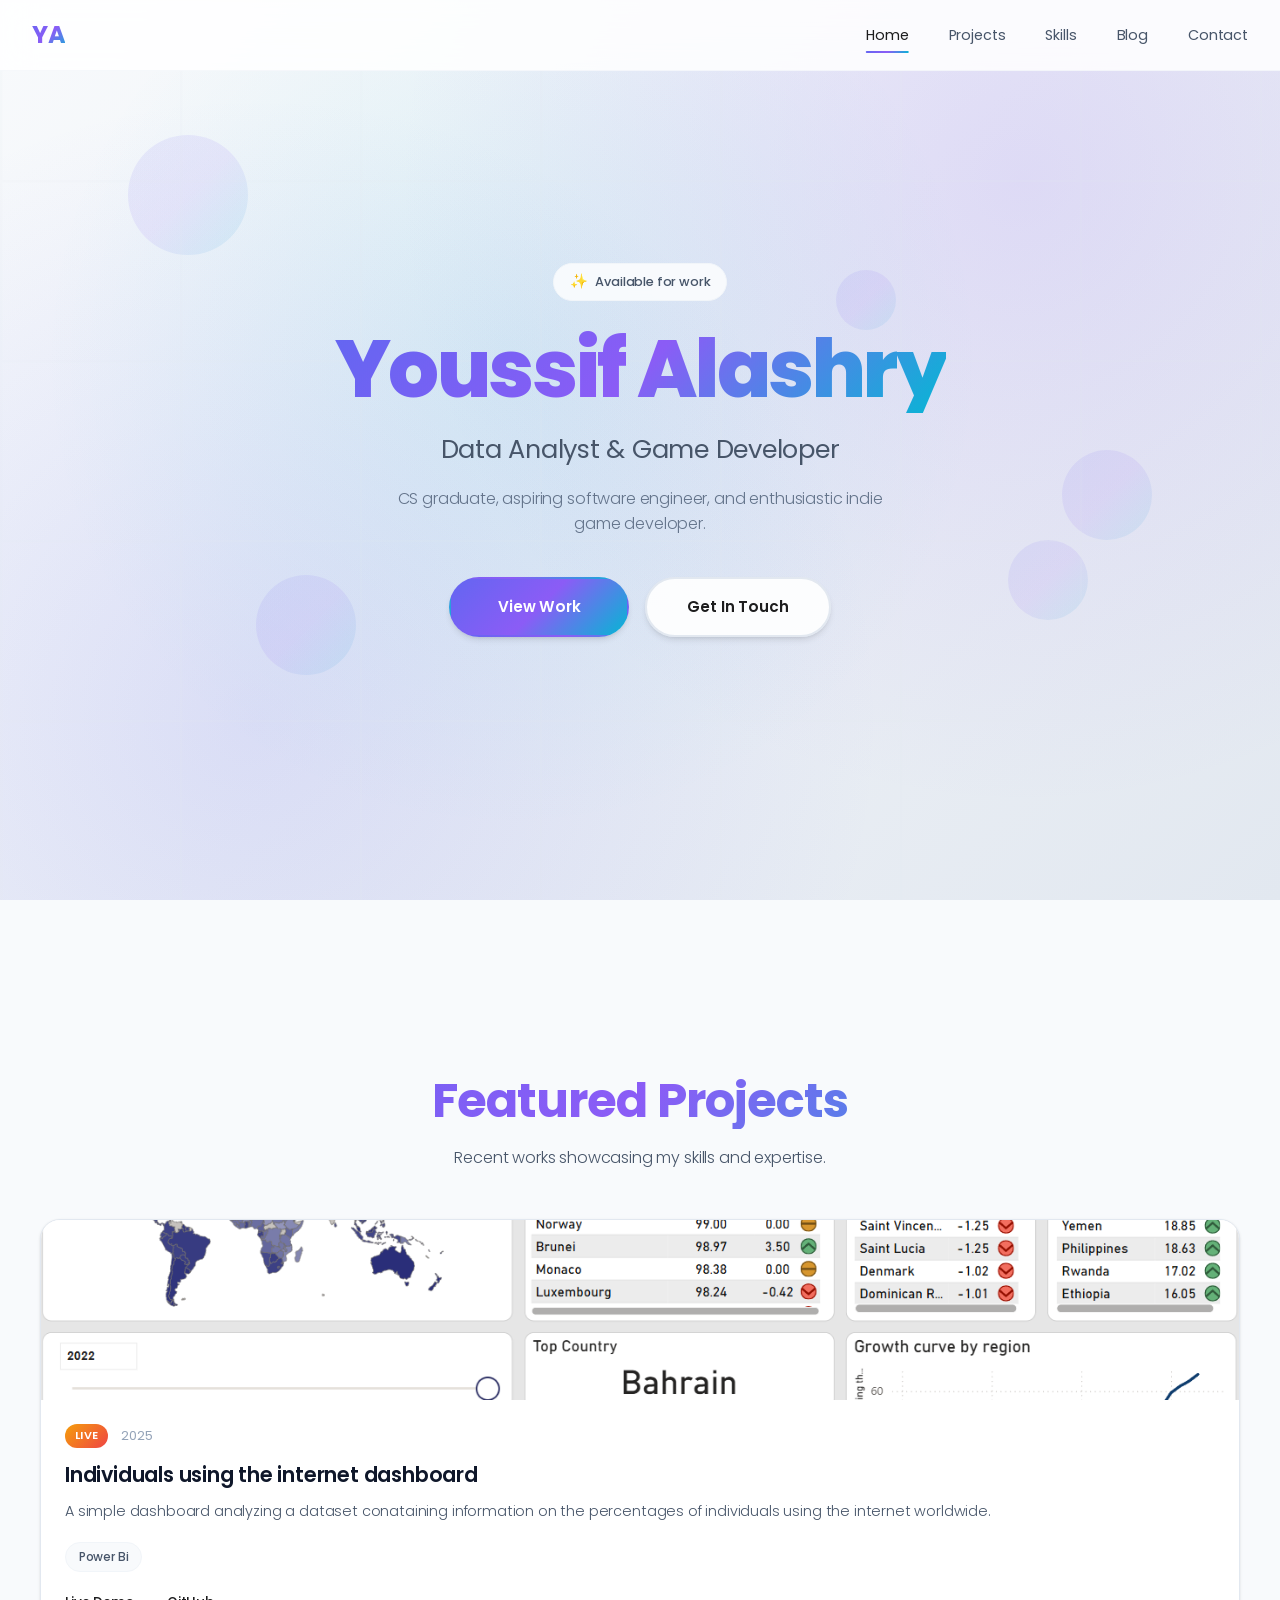
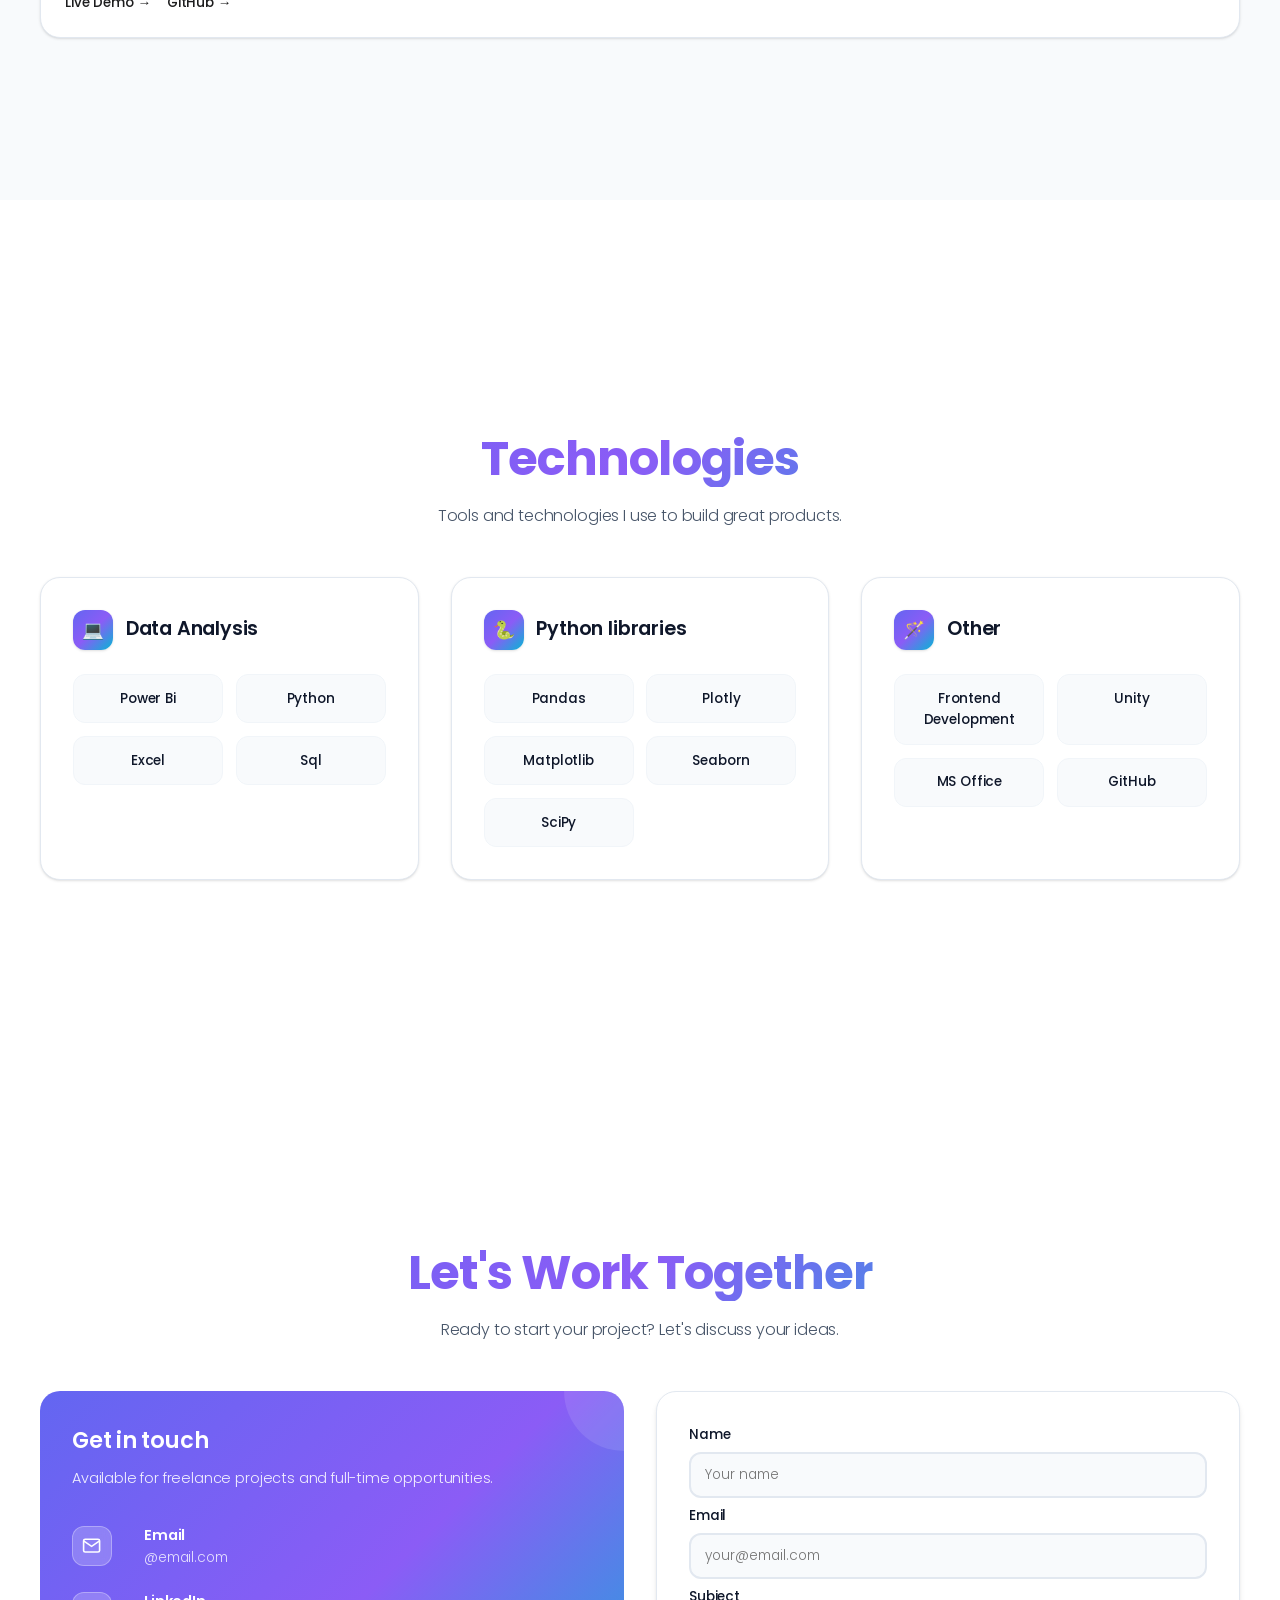
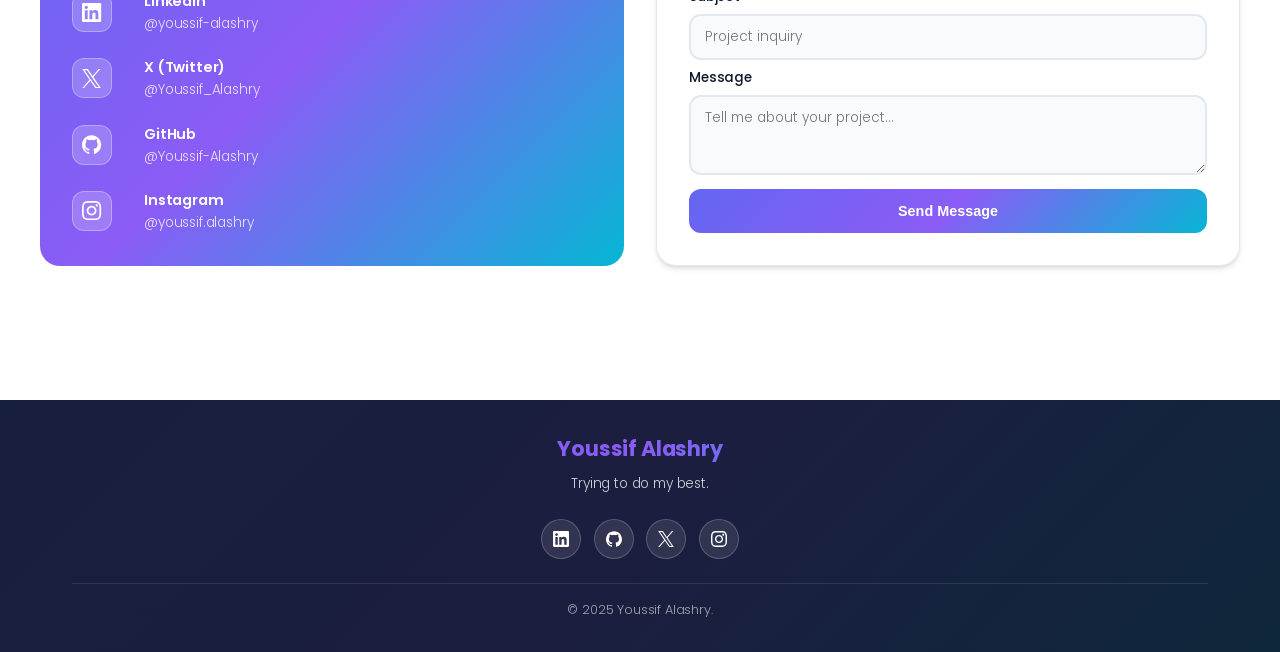
==== commit ac22a2c4: "Fourth upload" ====
--- a/index.html
+++ b/index.html
@@ -3,11 +3,11 @@
 <head>
 <meta charset="UTF-8">
 <meta name="viewport" content="width=device-width, initial-scale=1.0">
-<title>Alex Johnson - Portfolio</title>
+<title>Youssif Alashry - Portfolio</title>
 <link href="https://fonts.googleapis.com/css2?family=Poppins:wght@100;200;300;400;500;600;700;800;900&family=JetBrains+Mono:wght@100;200;300;400;500;600;700;800&display=swap" rel="stylesheet">
 <style>
 :root {
-    --primary-color: #6366f1;
+    --primary-color: #1d1d1e;
     --secondary-color: #8b5cf6;
     --accent-color: #06b6d4;
     --accent-secondary: #f59e0b;
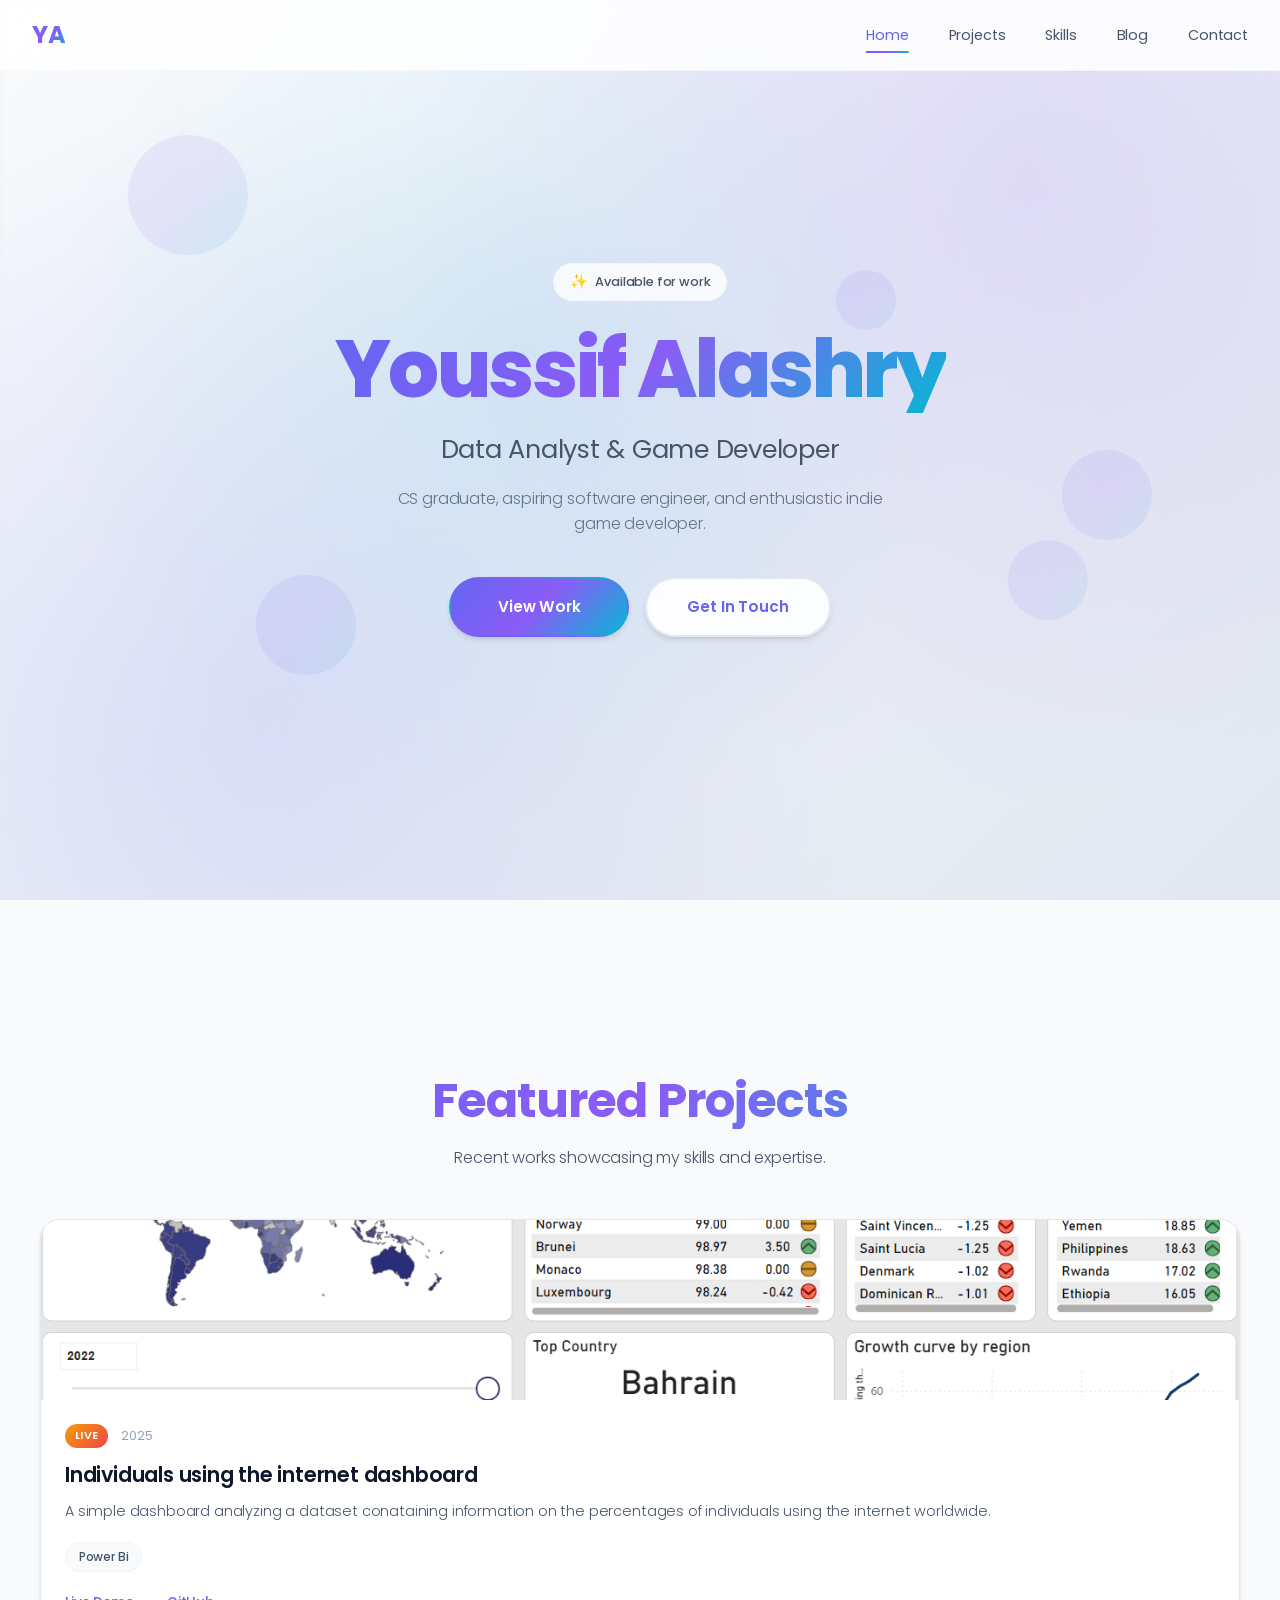
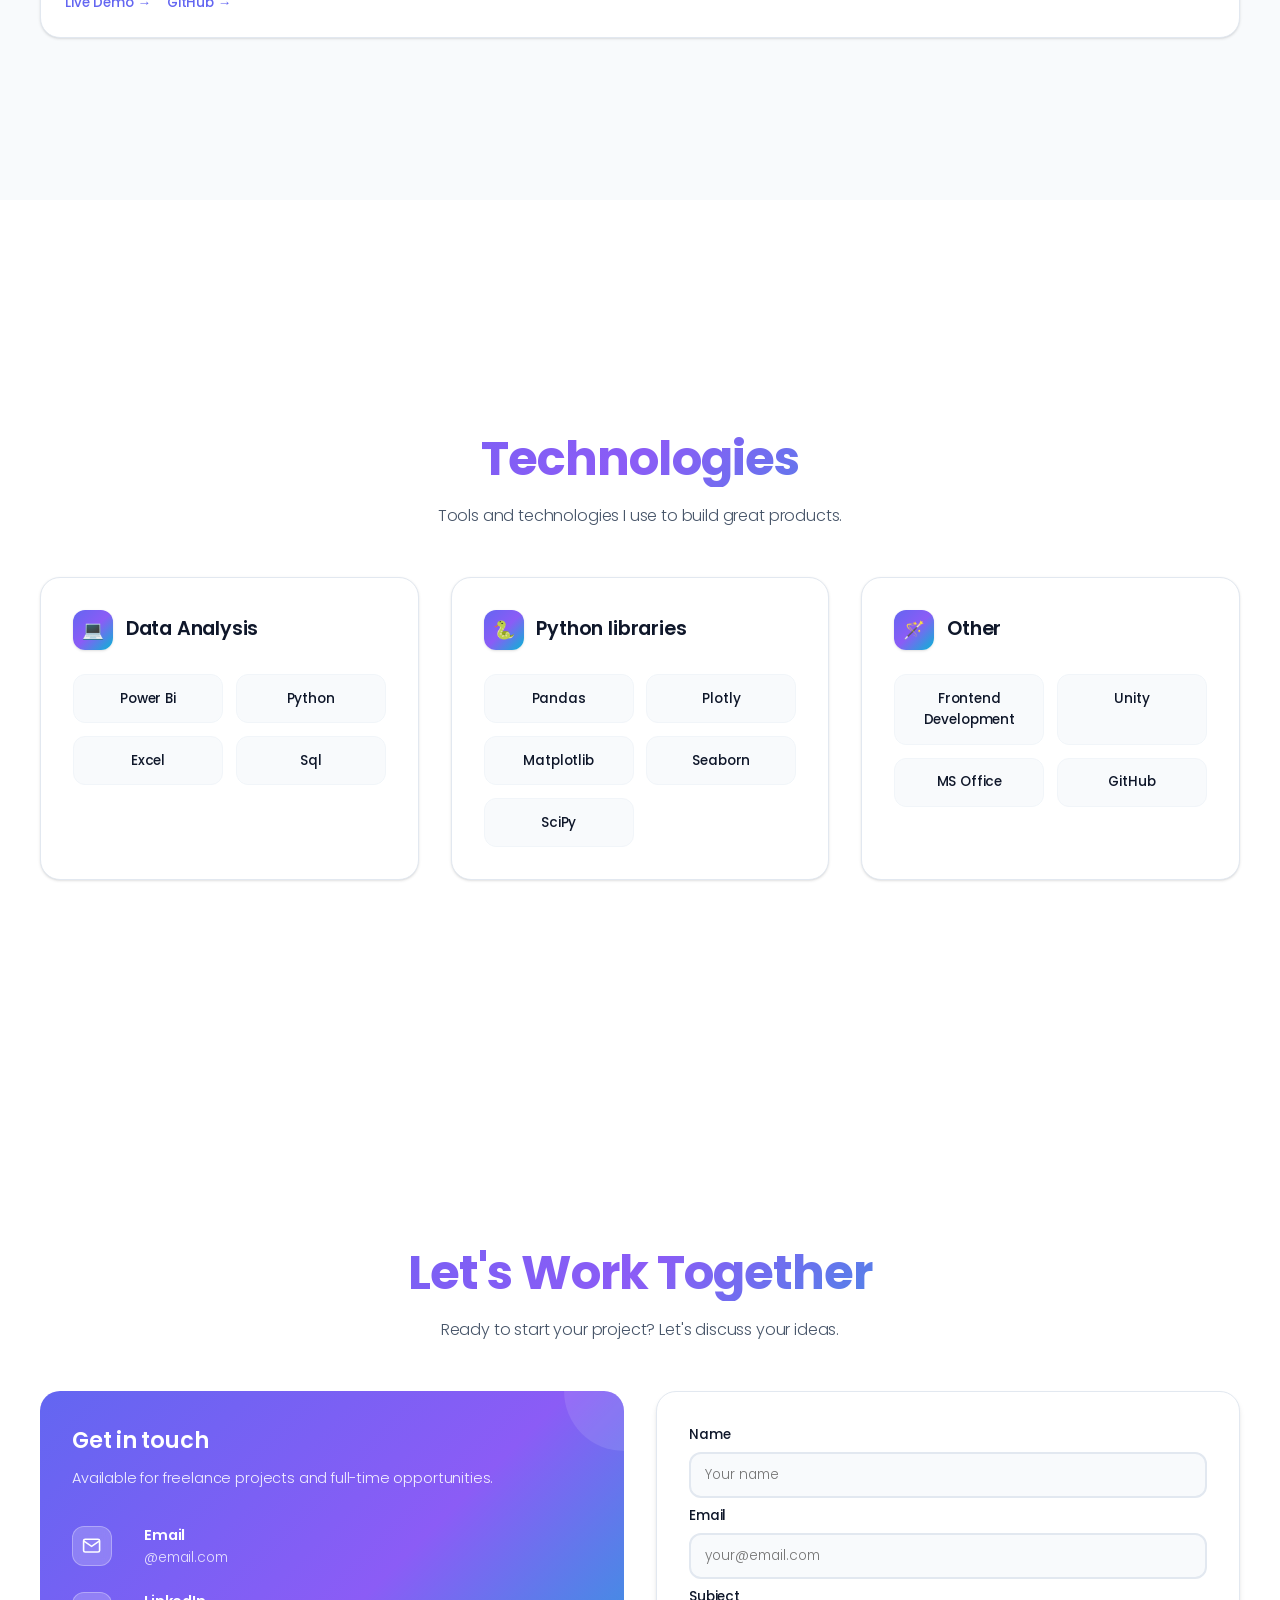
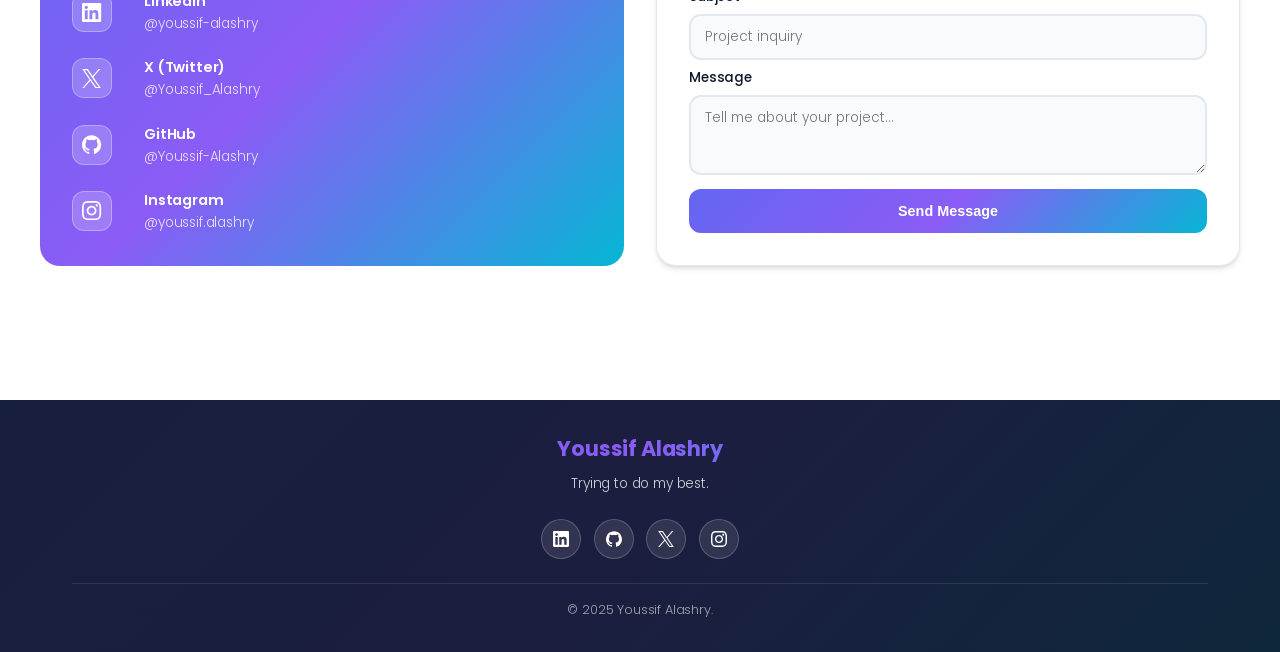
==== commit fb8ccf49: "Fourth upload" ====
--- a/index.html
+++ b/index.html
@@ -7,7 +7,7 @@
 <link href="https://fonts.googleapis.com/css2?family=Poppins:wght@100;200;300;400;500;600;700;800;900&family=JetBrains+Mono:wght@100;200;300;400;500;600;700;800&display=swap" rel="stylesheet">
 <style>
 :root {
-    --primary-color: #1d1d1e;
+    --primary-color: #6366f1;
     --secondary-color: #8b5cf6;
     --accent-color: #06b6d4;
     --accent-secondary: #f59e0b;
@@ -425,7 +425,7 @@
 }
 
 .btn-secondary:hover {
-    background: var(--primary-color);
+    background: var(--gradient-primary);
     color: white;
     border-color: var(--primary-color);
     transform: translateY(-3px) scale(1.02);
